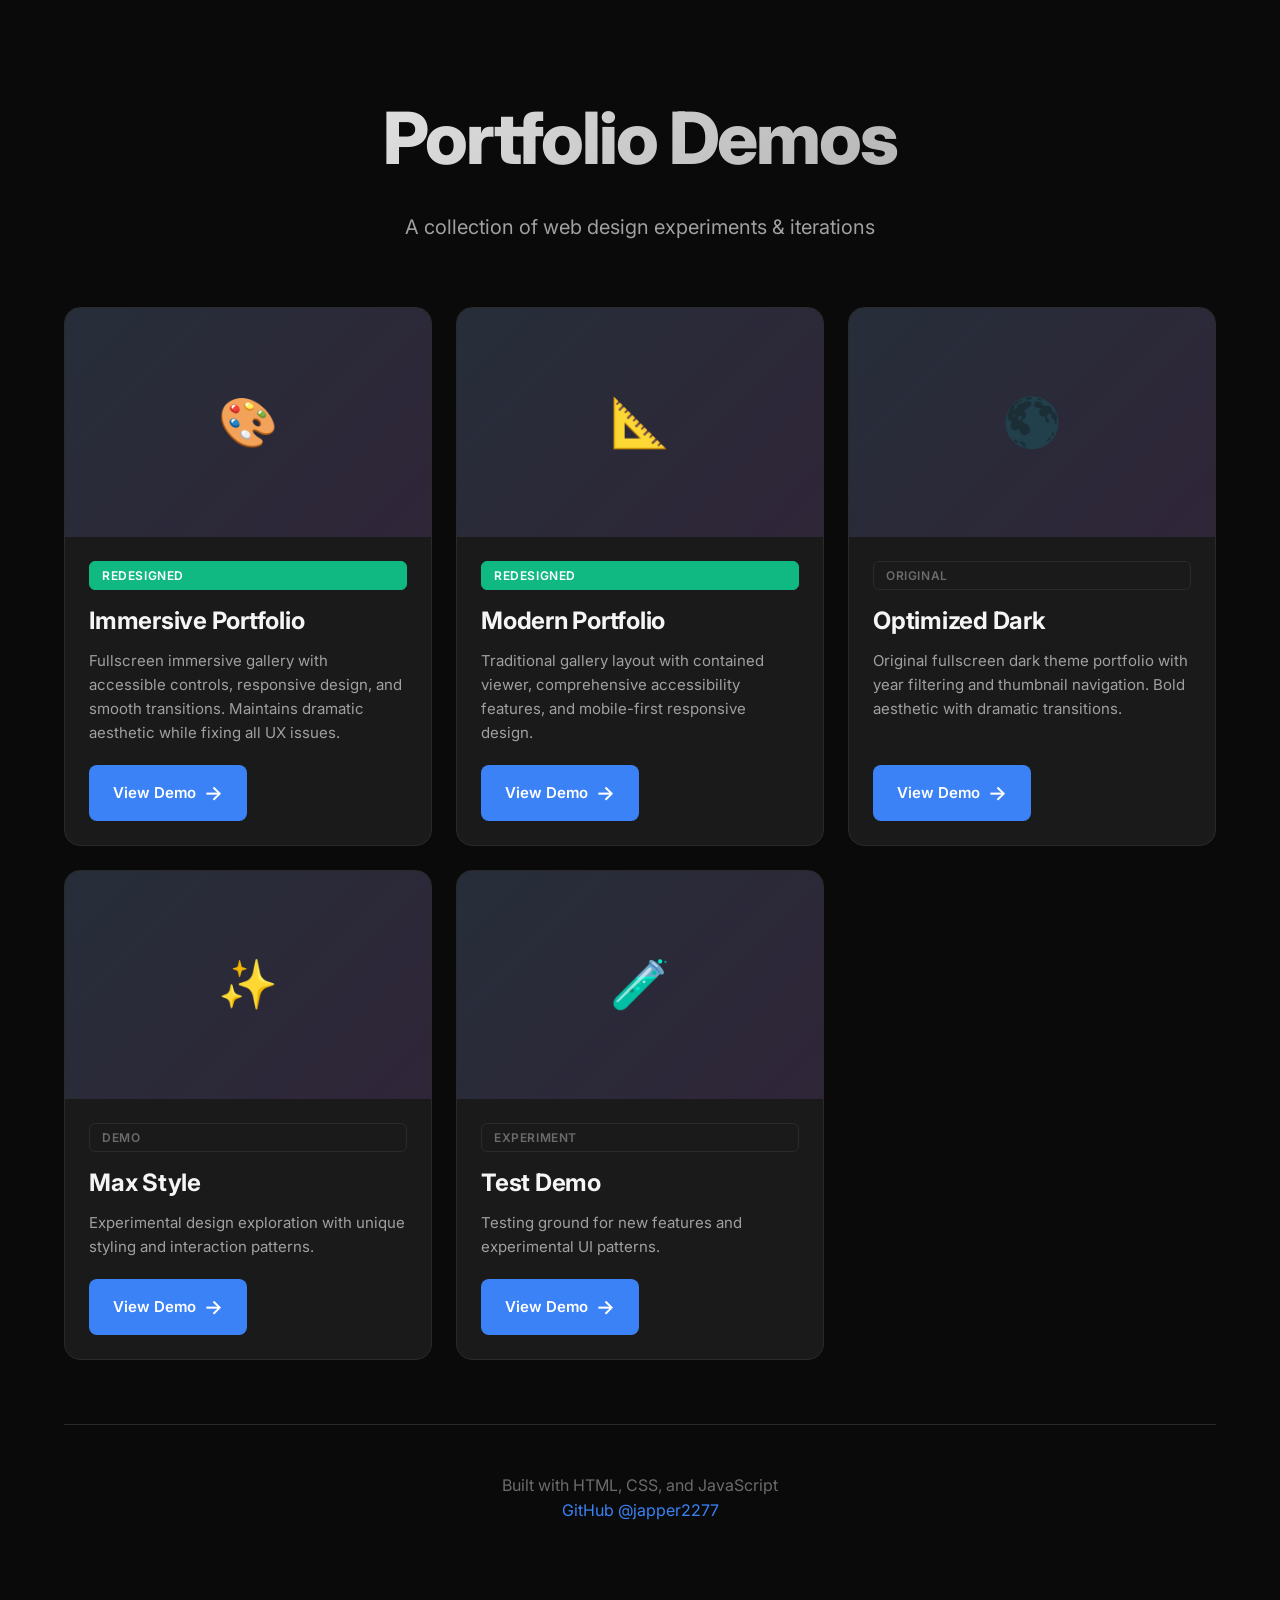
==== index.html @ 3476d3fa "Add portfolio demos Includes landing page and 5 HTML demos: - immersive-portfolio.html (redesigned f" ====
<!DOCTYPE html>
<html lang="en">
<head>
    <meta charset="UTF-8">
    <meta name="viewport" content="width=device-width, initial-scale=1.0">
    <meta name="description" content="Portfolio Demos - A collection of web design experiments">
    <title>Portfolio Demos</title>
    <link rel="icon" href="data:image/svg+xml,<svg xmlns='http://www.w3.org/2000/svg' viewBox='0 0 100 100'><text y='.9em' font-size='90'>🎨</text></svg>">

    <link rel="preconnect" href="https://fonts.googleapis.com">
    <link rel="preconnect" href="https://fonts.gstatic.com" crossorigin>
    <link href="https://fonts.googleapis.com/css2?family=Inter:wght@400;500;600;700;800&display=swap" rel="stylesheet">

    <style>
        :root {
            --bg-primary: #0a0a0a;
            --bg-secondary: #1a1a1a;
            --bg-elevated: #242424;
            --text-primary: #f5f5f5;
            --text-secondary: #a0a0a0;
            --text-tertiary: #6b6b6b;
            --accent: #3b82f6;
            --accent-hover: #2563eb;
            --border: #2a2a2a;
            --focus-ring: #60a5fa;
        }

        * {
            margin: 0;
            padding: 0;
            box-sizing: border-box;
        }

        body {
            background: var(--bg-primary);
            color: var(--text-primary);
            font-family: 'Inter', -apple-system, BlinkMacSystemFont, sans-serif;
            line-height: 1.6;
            -webkit-font-smoothing: antialiased;
            -moz-osx-font-smoothing: grayscale;
            min-height: 100vh;
        }

        .container {
            max-width: 1200px;
            margin: 0 auto;
            padding: 48px 24px;
        }

        header {
            text-align: center;
            margin-bottom: 64px;
            padding-top: 32px;
        }

        h1 {
            font-size: clamp(2.5rem, 8vw, 4.5rem);
            font-weight: 800;
            letter-spacing: -0.03em;
            margin-bottom: 16px;
            background: linear-gradient(135deg, var(--text-primary) 0%, var(--text-secondary) 100%);
            -webkit-background-clip: text;
            -webkit-text-fill-color: transparent;
            background-clip: text;
        }

        .subtitle {
            font-size: clamp(1rem, 3vw, 1.25rem);
            color: var(--text-secondary);
            font-weight: 400;
        }

        .demos-grid {
            display: grid;
            grid-template-columns: repeat(auto-fill, minmax(320px, 1fr));
            gap: 24px;
            margin-bottom: 64px;
        }

        .demo-card {
            background: var(--bg-secondary);
            border: 1px solid var(--border);
            border-radius: 16px;
            overflow: hidden;
            transition: all 0.3s cubic-bezier(0.4, 0, 0.2, 1);
            display: flex;
            flex-direction: column;
        }

        .demo-card:hover {
            transform: translateY(-4px);
            border-color: var(--accent);
            box-shadow: 0 12px 32px rgba(0, 0, 0, 0.4);
        }

        .demo-card:focus-within {
            outline: 2px solid var(--focus-ring);
            outline-offset: 2px;
        }

        .demo-preview {
            width: 100%;
            aspect-ratio: 16 / 10;
            background: var(--bg-elevated);
            position: relative;
            overflow: hidden;
        }

        .demo-preview::before {
            content: '';
            position: absolute;
            inset: 0;
            background: linear-gradient(135deg, rgba(59, 130, 246, 0.1) 0%, rgba(147, 51, 234, 0.1) 100%);
        }

        .demo-preview-text {
            position: absolute;
            inset: 0;
            display: flex;
            align-items: center;
            justify-content: center;
            font-size: 3rem;
        }

        .demo-content {
            padding: 24px;
            flex: 1;
            display: flex;
            flex-direction: column;
        }

        .demo-title {
            font-size: 1.5rem;
            font-weight: 700;
            margin-bottom: 8px;
            letter-spacing: -0.01em;
        }

        .demo-description {
            color: var(--text-secondary);
            font-size: 0.9375rem;
            margin-bottom: 20px;
            flex: 1;
        }

        .demo-link {
            display: inline-flex;
            align-items: center;
            gap: 8px;
            background: var(--accent);
            color: white;
            text-decoration: none;
            padding: 12px 24px;
            border-radius: 8px;
            font-weight: 600;
            font-size: 0.9375rem;
            transition: all 0.2s;
            align-self: flex-start;
        }

        .demo-link:hover {
            background: var(--accent-hover);
            transform: translateX(4px);
        }

        .demo-link:focus-visible {
            outline: 2px solid var(--focus-ring);
            outline-offset: 2px;
        }

        .demo-link::after {
            content: '→';
            font-size: 1.25rem;
            transition: transform 0.2s;
        }

        .demo-link:hover::after {
            transform: translateX(4px);
        }

        .badge {
            display: inline-block;
            padding: 4px 12px;
            background: var(--bg-elevated);
            border: 1px solid var(--border);
            border-radius: 6px;
            font-size: 0.75rem;
            font-weight: 600;
            text-transform: uppercase;
            letter-spacing: 0.05em;
            margin-bottom: 12px;
            color: var(--text-secondary);
        }

        .badge.new {
            background: var(--accent);
            border-color: var(--accent);
            color: white;
        }

        .badge.improved {
            background: #10b981;
            border-color: #10b981;
            color: white;
        }

        .badge.original {
            background: transparent;
            border-color: var(--border);
            color: var(--text-tertiary);
        }

        footer {
            text-align: center;
            padding: 48px 24px;
            color: var(--text-tertiary);
            border-top: 1px solid var(--border);
            margin-top: 64px;
        }

        footer a {
            color: var(--accent);
            text-decoration: none;
            transition: color 0.2s;
        }

        footer a:hover {
            color: var(--accent-hover);
        }

        footer a:focus-visible {
            outline: 2px solid var(--focus-ring);
            outline-offset: 2px;
            border-radius: 4px;
        }

        @media (max-width: 768px) {
            .demos-grid {
                grid-template-columns: 1fr;
            }

            header {
                margin-bottom: 48px;
            }
        }

        @media (prefers-reduced-motion: reduce) {
            * {
                animation-duration: 0.01ms !important;
                animation-iteration-count: 1 !important;
                transition-duration: 0.01ms !important;
            }
        }
    </style>
</head>
<body>
    <div class="container">
        <header>
            <h1>Portfolio Demos</h1>
            <p class="subtitle">A collection of web design experiments & iterations</p>
        </header>

        <div class="demos-grid">
            <article class="demo-card">
                <div class="demo-preview">
                    <div class="demo-preview-text">🎨</div>
                </div>
                <div class="demo-content">
                    <span class="badge improved">Redesigned</span>
                    <h2 class="demo-title">Immersive Portfolio</h2>
                    <p class="demo-description">
                        Fullscreen immersive gallery with accessible controls, responsive design, and smooth transitions. Maintains dramatic aesthetic while fixing all UX issues.
                    </p>
                    <a href="immersive-portfolio.html" class="demo-link">View Demo</a>
                </div>
            </article>

            <article class="demo-card">
                <div class="demo-preview">
                    <div class="demo-preview-text">📐</div>
                </div>
                <div class="demo-content">
                    <span class="badge improved">Redesigned</span>
                    <h2 class="demo-title">Modern Portfolio</h2>
                    <p class="demo-description">
                        Traditional gallery layout with contained viewer, comprehensive accessibility features, and mobile-first responsive design.
                    </p>
                    <a href="portfolio-redesign.html" class="demo-link">View Demo</a>
                </div>
            </article>

            <article class="demo-card">
                <div class="demo-preview">
                    <div class="demo-preview-text">🌑</div>
                </div>
                <div class="demo-content">
                    <span class="badge original">Original</span>
                    <h2 class="demo-title">Optimized Dark</h2>
                    <p class="demo-description">
                        Original fullscreen dark theme portfolio with year filtering and thumbnail navigation. Bold aesthetic with dramatic transitions.
                    </p>
                    <a href="optimized-dark.html" class="demo-link">View Demo</a>
                </div>
            </article>

            <article class="demo-card">
                <div class="demo-preview">
                    <div class="demo-preview-text">✨</div>
                </div>
                <div class="demo-content">
                    <span class="badge original">Demo</span>
                    <h2 class="demo-title">Max Style</h2>
                    <p class="demo-description">
                        Experimental design exploration with unique styling and interaction patterns.
                    </p>
                    <a href="max-style.html" class="demo-link">View Demo</a>
                </div>
            </article>

            <article class="demo-card">
                <div class="demo-preview">
                    <div class="demo-preview-text">🧪</div>
                </div>
                <div class="demo-content">
                    <span class="badge original">Experiment</span>
                    <h2 class="demo-title">Test Demo</h2>
                    <p class="demo-description">
                        Testing ground for new features and experimental UI patterns.
                    </p>
                    <a href="test.html" class="demo-link">View Demo</a>
                </div>
            </article>
        </div>

        <footer>
            <p>Built with HTML, CSS, and JavaScript</p>
            <p><a href="https://github.com/japper2277" target="_blank" rel="noopener noreferrer">GitHub @japper2277</a></p>
        </footer>
    </div>
</body>
</html>
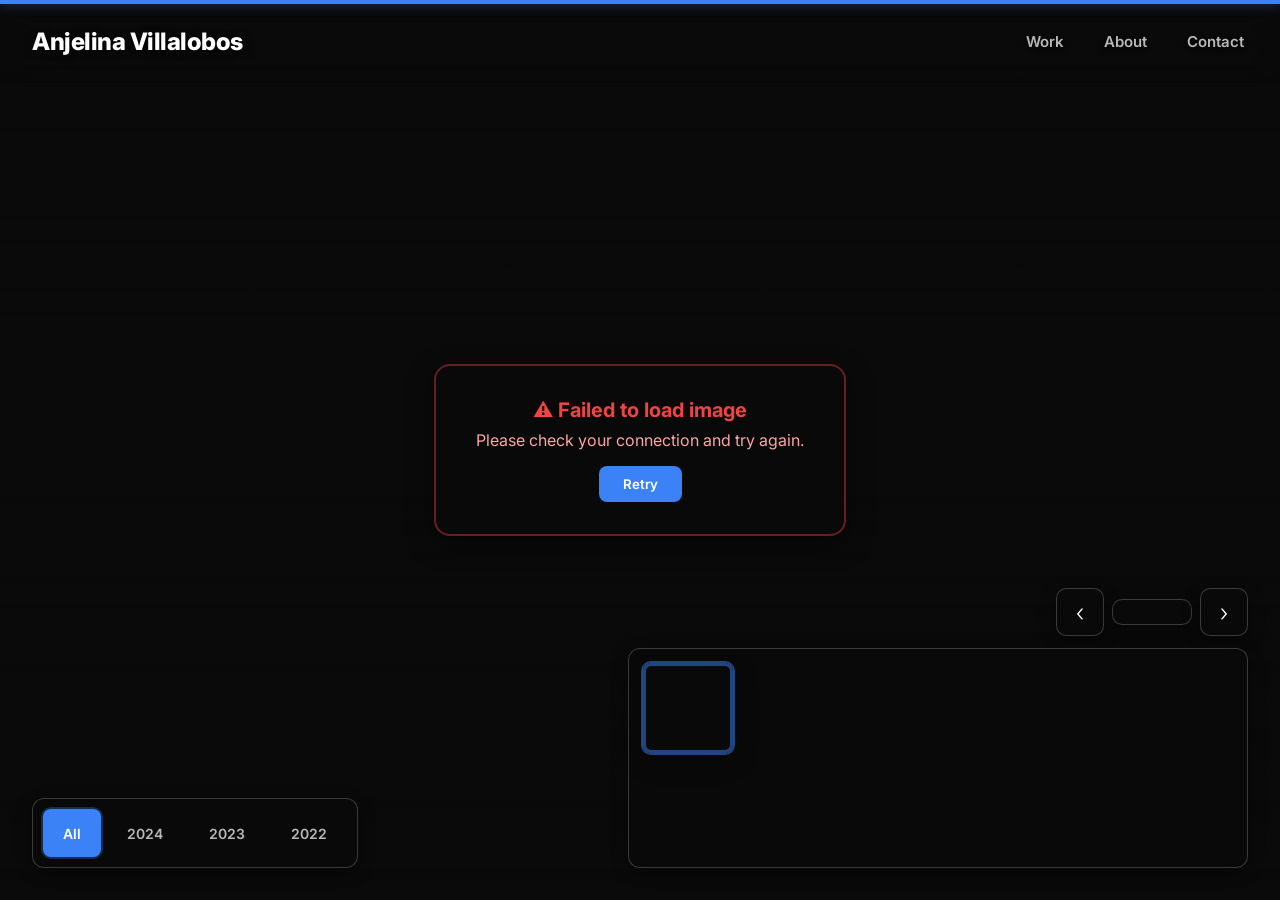
==== commit 6b44eed2: "Add comprehensive portfolio implementation guides (Phases 1-5) Created detailed step-by-step guides " ====
--- a/index.html
+++ b/index.html
@@ -2,9 +2,10 @@
 <html lang="en">
 <head>
     <meta charset="UTF-8">
-    <meta name="viewport" content="width=device-width, initial-scale=1.0">
-    <meta name="description" content="Portfolio Demos - A collection of web design experiments">
-    <title>Portfolio Demos</title>
+    <meta name="viewport" content="width=device-width, initial-scale=1.0, viewport-fit=cover">
+    <meta name="description" content="Anjelina Villalobos - Digital Artist Portfolio">
+    <meta name="theme-color" content="#0a0a0a">
+    <title>Anjelina Villalobos | Portfolio</title>
     <link rel="icon" href="data:image/svg+xml,<svg xmlns='http://www.w3.org/2000/svg' viewBox='0 0 100 100'><text y='.9em' font-size='90'>🎨</text></svg>">
 
     <link rel="preconnect" href="https://fonts.googleapis.com">
@@ -13,16 +14,21 @@
 
     <style>
         :root {
-            --bg-primary: #0a0a0a;
-            --bg-secondary: #1a1a1a;
-            --bg-elevated: #242424;
-            --text-primary: #f5f5f5;
-            --text-secondary: #a0a0a0;
-            --text-tertiary: #6b6b6b;
+            --text-primary: #ffffff;
+            --text-secondary: #b8b8b8;
+            --text-dim: #808080;
             --accent: #3b82f6;
-            --accent-hover: #2563eb;
-            --border: #2a2a2a;
+            --accent-hover: #60a5fa;
             --focus-ring: #60a5fa;
+            --success: #10b981;
+            --error: #ef4444;
+            --overlay-dark: rgba(10, 10, 10, 0.85);
+            --overlay-medium: rgba(10, 10, 10, 0.6);
+            --border: rgba(255, 255, 255, 0.2);
+            --border-active: rgba(255, 255, 255, 0.5);
+            --shadow-elevation-1: 0 2px 8px rgba(0, 0, 0, 0.3);
+            --shadow-elevation-2: 0 4px 16px rgba(0, 0, 0, 0.4);
+            --shadow-elevation-3: 0 8px 24px rgba(0, 0, 0, 0.5);
         }
 
         * {
@@ -31,221 +37,1049 @@
             box-sizing: border-box;
         }
 
-        body {
-            background: var(--bg-primary);
+        body, html {
+            width: 100%;
+            height: 100%;
+            overflow: hidden;
+            background-color: #0a0a0a;
             color: var(--text-primary);
             font-family: 'Inter', -apple-system, BlinkMacSystemFont, sans-serif;
-            line-height: 1.6;
             -webkit-font-smoothing: antialiased;
             -moz-osx-font-smoothing: grayscale;
-            min-height: 100vh;
-        }
-
-        .container {
-            max-width: 1200px;
-            margin: 0 auto;
-            padding: 48px 24px;
-        }
-
-        header {
+            /* Support for notched devices */
+            padding: env(safe-area-inset-top) env(safe-area-inset-right) env(safe-area-inset-bottom) env(safe-area-inset-left);
+        }
+
+        /* Skip link for accessibility */
+        .skip-link {
+            position: absolute;
+            top: -100px;
+            left: 16px;
+            background: var(--accent);
+            color: white;
+            padding: 12px 24px;
+            text-decoration: none;
+            border-radius: 8px;
+            z-index: 10000;
+            font-weight: 600;
+            box-shadow: var(--shadow-elevation-2);
+        }
+
+        .skip-link:focus {
+            top: 16px;
+            outline: 3px solid var(--focus-ring);
+            outline-offset: 3px;
+        }
+
+        /* Fullscreen container */
+        .fullscreen-container {
+            position: relative;
+            width: 100%;
+            height: 100%;
+            touch-action: pan-y;
+        }
+
+        /* Background image - improved contrast + progressive blur */
+        .background-image {
+            position: absolute;
+            top: 0;
+            left: 0;
+            width: 100%;
+            height: 100%;
+            background-size: cover;
+            background-position: center;
+            z-index: 1;
+            opacity: 0;
+            transform: scale(1);
+            transition: opacity 0.4s cubic-bezier(0.4, 0, 0.2, 1),
+                        transform 0.5s cubic-bezier(0.4, 0, 0.2, 1),
+                        filter 0.5s cubic-bezier(0.4, 0, 0.2, 1);
+            /* Improved readability filter */
+            filter: brightness(0.75) contrast(1.05) blur(0px);
+        }
+
+        .background-image.loading-blur {
+            filter: brightness(0.75) contrast(1.05) blur(20px);
+            transform: scale(1.1);
+        }
+
+        .background-image.loaded {
+            opacity: 1;
+        }
+
+        .background-image.fade-out {
+            opacity: 0;
+            transform: scale(1.02);
+        }
+
+        /* Gradient overlays - improved for mobile */
+        .gradient-overlay {
+            position: fixed;
+            pointer-events: none;
+            z-index: 2;
+        }
+
+        .gradient-overlay.top {
+            top: 0;
+            left: 0;
+            right: 0;
+            height: 35%;
+            background: linear-gradient(to bottom, rgba(10, 10, 10, 0.9) 0%, rgba(10, 10, 10, 0.4) 70%, transparent 100%);
+        }
+
+        .gradient-overlay.bottom {
+            bottom: 0;
+            left: 0;
+            right: 0;
+            height: 45%;
+            background: linear-gradient(to top, rgba(10, 10, 10, 0.95) 0%, rgba(10, 10, 10, 0.6) 60%, transparent 100%);
+        }
+
+        /* Header */
+        .main-header {
+            position: absolute;
+            top: 0;
+            left: 0;
+            right: 0;
+            display: flex;
+            justify-content: space-between;
+            align-items: center;
+            padding: clamp(16px, 3vw, 24px) clamp(20px, 4vw, 32px);
+            z-index: 100;
+            background: linear-gradient(to bottom, rgba(10, 10, 10, 0.7), transparent);
+            backdrop-filter: blur(10px);
+        }
+
+        .artist-name {
+            font-size: clamp(1.125rem, 3vw, 1.5rem);
+            font-weight: 800;
+            letter-spacing: -0.02em;
+            text-shadow: 0 2px 8px rgba(0, 0, 0, 0.8);
+        }
+
+        .artist-name:focus-visible {
+            outline: 3px solid var(--focus-ring);
+            outline-offset: 4px;
+            border-radius: 4px;
+        }
+
+        .main-header nav {
+            display: flex;
+            gap: clamp(20px, 4vw, 32px);
+        }
+
+        .main-header nav a {
+            color: var(--text-secondary);
+            text-decoration: none;
+            font-size: clamp(0.875rem, 2vw, 0.9375rem);
+            font-weight: 600;
+            transition: color 0.2s ease;
+            position: relative;
+            padding: 8px 4px;
+            text-shadow: 0 2px 4px rgba(0, 0, 0, 0.6);
+        }
+
+        .main-header nav a:hover {
+            color: var(--text-primary);
+        }
+
+        .main-header nav a:focus-visible {
+            outline: 3px solid var(--focus-ring);
+            outline-offset: 4px;
+            border-radius: 4px;
+            color: var(--text-primary);
+        }
+
+        /* Progress bar - more visible */
+        .progress-bar {
+            position: absolute;
+            top: 0;
+            left: 0;
+            width: 100%;
+            height: 4px;
+            background: rgba(255, 255, 255, 0.15);
+            z-index: 101;
+        }
+
+        .progress-fill {
+            height: 100%;
+            background: var(--accent);
+            transition: width 0.3s cubic-bezier(0.4, 0, 0.2, 1);
+            box-shadow: 0 0 12px rgba(59, 130, 246, 0.6);
+        }
+
+        /* Image title overlay - improved positioning */
+        .image-title {
+            position: absolute;
+            bottom: clamp(120px, 20vh, 180px);
+            left: clamp(20px, 4vw, 32px);
+            right: clamp(20px, 4vw, 32px);
+            z-index: 50;
+            max-width: min(800px, 80vw);
+        }
+
+        .image-title h1 {
+            font-size: clamp(2rem, 7vw, 4.5rem);
+            font-weight: 800;
+            line-height: 1.1;
+            letter-spacing: -0.02em;
+            margin-bottom: 12px;
+            text-shadow: 0 4px 16px rgba(0, 0, 0, 0.9);
+            opacity: 0;
+            transform: translateY(20px);
+            transition: opacity 0.4s ease 0.15s, transform 0.4s ease 0.15s;
+        }
+
+        .image-title h1.visible {
+            opacity: 1;
+            transform: translateY(0);
+        }
+
+        .image-meta {
+            display: flex;
+            gap: 16px;
+            flex-wrap: wrap;
+            font-size: clamp(0.875rem, 2vw, 1rem);
+            color: var(--text-secondary);
+            font-weight: 500;
+            text-shadow: 0 2px 8px rgba(0, 0, 0, 0.8);
+            opacity: 0;
+            transform: translateY(10px);
+            transition: opacity 0.3s ease 0.3s, transform 0.3s ease 0.3s;
+        }
+
+        .image-meta.visible {
+            opacity: 1;
+            transform: translateY(0);
+        }
+
+        /* Bottom UI container */
+        .bottom-ui {
+            position: absolute;
+            bottom: clamp(20px, 4vw, 32px);
+            left: clamp(20px, 4vw, 32px);
+            right: clamp(20px, 4vw, 32px);
+            z-index: 50;
+            display: flex;
+            justify-content: space-between;
+            align-items: flex-end;
+            gap: 16px;
+        }
+
+        /* Year filter - improved touch targets */
+        .year-filter {
+            display: flex;
+            gap: 6px;
+            background: var(--overlay-dark);
+            backdrop-filter: blur(16px);
+            padding: 10px;
+            border-radius: 12px;
+            border: 1px solid var(--border);
+            box-shadow: var(--shadow-elevation-2);
+        }
+
+        .year-filter button {
+            background: transparent;
+            border: none;
+            color: var(--text-secondary);
+            padding: 12px 20px;
+            font-size: clamp(0.8125rem, 2vw, 0.875rem);
+            font-weight: 600;
+            cursor: pointer;
+            transition: all 0.2s ease;
+            font-family: inherit;
+            border-radius: 8px;
+            min-width: 48px;
+            min-height: 48px;
+            display: flex;
+            align-items: center;
+            justify-content: center;
+        }
+
+        .year-filter button:hover {
+            color: var(--text-primary);
+            background: rgba(255, 255, 255, 0.08);
+            transform: translateY(-2px);
+        }
+
+        .year-filter button:active {
+            transform: translateY(0) scale(0.97);
+        }
+
+        .year-filter button:focus-visible {
+            outline: 3px solid var(--focus-ring);
+            outline-offset: 2px;
+        }
+
+        .year-filter button.active {
+            color: var(--text-primary);
+            background: var(--accent);
+            box-shadow: 0 0 0 2px rgba(59, 130, 246, 0.3);
+        }
+
+        /* Thumbnail grid - improved sizing */
+        .thumbnail-container {
+            display: flex;
+            flex-direction: column;
+            gap: 12px;
+            align-items: flex-end;
+        }
+
+        .thumbnail-controls {
+            display: flex;
+            gap: 8px;
+            align-items: center;
+        }
+
+        .counter {
+            color: var(--text-primary);
+            font-size: clamp(0.8125rem, 2vw, 0.875rem);
+            font-weight: 600;
+            background: var(--overlay-dark);
+            backdrop-filter: blur(16px);
+            padding: 12px 18px;
+            border-radius: 10px;
+            border: 1px solid var(--border);
+            box-shadow: var(--shadow-elevation-2);
+            min-width: 80px;
             text-align: center;
-            margin-bottom: 64px;
-            padding-top: 32px;
-        }
-
-        h1 {
-            font-size: clamp(2.5rem, 8vw, 4.5rem);
-            font-weight: 800;
-            letter-spacing: -0.03em;
-            margin-bottom: 16px;
-            background: linear-gradient(135deg, var(--text-primary) 0%, var(--text-secondary) 100%);
-            -webkit-background-clip: text;
-            -webkit-text-fill-color: transparent;
-            background-clip: text;
-        }
-
-        .subtitle {
-            font-size: clamp(1rem, 3vw, 1.25rem);
+        }
+
+        .nav-btn {
+            background: var(--overlay-dark);
+            backdrop-filter: blur(16px);
+            border: 1px solid var(--border);
+            color: var(--text-primary);
+            width: 48px;
+            height: 48px;
+            border-radius: 10px;
+            font-size: 1.5rem;
+            cursor: pointer;
+            transition: all 0.2s ease;
+            font-family: inherit;
+            display: flex;
+            align-items: center;
+            justify-content: center;
+            font-weight: 300;
+            box-shadow: var(--shadow-elevation-2);
+        }
+
+        .nav-btn:hover:not(:disabled) {
+            background: rgba(255, 255, 255, 0.12);
+            border-color: var(--border-active);
+            transform: scale(1.05);
+            box-shadow: var(--shadow-elevation-3);
+        }
+
+        .nav-btn:active:not(:disabled) {
+            transform: scale(0.95);
+        }
+
+        .nav-btn:focus-visible {
+            outline: 3px solid var(--focus-ring);
+            outline-offset: 3px;
+        }
+
+        .nav-btn:disabled {
+            opacity: 0.4;
+            cursor: not-allowed;
+            box-shadow: var(--shadow-elevation-1);
+        }
+
+        .thumbnail-grid {
+            display: grid;
+            grid-template-columns: repeat(6, 90px);
+            gap: 10px;
+            background: var(--overlay-dark);
+            backdrop-filter: blur(16px);
+            padding: 14px;
+            border-radius: 12px;
+            border: 1px solid var(--border);
+            box-shadow: var(--shadow-elevation-2);
+        }
+
+        .thumbnail {
+            width: 90px;
+            height: 90px;
+            background-size: cover;
+            background-position: center;
+            cursor: pointer;
+            opacity: 0.5;
+            transition: all 0.25s cubic-bezier(0.4, 0, 0.2, 1);
+            position: relative;
+            overflow: hidden;
+            border-radius: 8px;
+            border: 3px solid transparent;
+        }
+
+        .thumbnail:hover {
+            opacity: 0.9;
+            transform: translateY(-4px) scale(1.05);
+            border-color: var(--border-active);
+            box-shadow: var(--shadow-elevation-3);
+        }
+
+        .thumbnail:active {
+            transform: translateY(-2px) scale(1.02);
+        }
+
+        .thumbnail:focus-visible {
+            outline: 3px solid var(--focus-ring);
+            outline-offset: 3px;
+            opacity: 0.9;
+        }
+
+        .thumbnail.active {
+            opacity: 1;
+            border-color: var(--accent);
+            box-shadow: 0 0 0 2px var(--accent), var(--shadow-elevation-3);
+        }
+
+        /* Thumbnail reveal animation */
+        .thumbnail.reveal {
+            animation: thumbReveal 0.3s cubic-bezier(0.4, 0, 0.2, 1) forwards;
+        }
+
+        @keyframes thumbReveal {
+            from {
+                opacity: 0;
+                transform: scale(0.9);
+            }
+            to {
+                opacity: 0.5;
+                transform: scale(1);
+            }
+        }
+
+        /* Loading overlay - Skeleton Screen */
+        .loading-overlay {
+            position: absolute;
+            inset: 0;
+            background: #0a0a0a;
+            display: flex;
+            flex-direction: column;
+            align-items: stretch;
+            justify-content: flex-end;
+            padding: clamp(20px, 4vw, 32px);
+            z-index: 200;
+            opacity: 1;
+            transition: opacity 0.4s ease;
+        }
+
+        .loading-overlay.hidden {
+            opacity: 0;
+            pointer-events: none;
+        }
+
+        /* Skeleton Loader Components */
+        .skeleton-container {
+            display: flex;
+            flex-direction: column;
+            gap: 24px;
+            margin-bottom: clamp(120px, 20vh, 180px);
+        }
+
+        .skeleton {
+            background: linear-gradient(90deg, rgba(255,255,255,0.03) 25%, rgba(255,255,255,0.08) 50%, rgba(255,255,255,0.03) 75%);
+            background-size: 200% 100%;
+            animation: shimmer 1.5s infinite;
+            border-radius: 8px;
+        }
+
+        @keyframes shimmer {
+            0% { background-position: 200% 0; }
+            100% { background-position: -200% 0; }
+        }
+
+        .skeleton-title {
+            height: clamp(48px, 7vw, 72px);
+            width: min(600px, 70vw);
+            margin-bottom: 12px;
+        }
+
+        .skeleton-meta {
+            height: 20px;
+            width: min(300px, 50vw);
+        }
+
+        .skeleton-controls {
+            display: flex;
+            justify-content: space-between;
+            align-items: flex-end;
+            gap: 16px;
+            margin-top: 24px;
+        }
+
+        .skeleton-filters {
+            display: flex;
+            gap: 6px;
+        }
+
+        .skeleton-filter-btn {
+            width: 72px;
+            height: 48px;
+        }
+
+        .skeleton-thumbnails {
+            display: grid;
+            grid-template-columns: repeat(6, 90px);
+            gap: 10px;
+            background: var(--overlay-dark);
+            backdrop-filter: blur(16px);
+            padding: 14px;
+            border-radius: 12px;
+            border: 1px solid var(--border);
+        }
+
+        .skeleton-thumb {
+            width: 90px;
+            height: 90px;
+        }
+
+        .spinner {
+            width: 56px;
+            height: 56px;
+            border: 4px solid rgba(255, 255, 255, 0.1);
+            border-top-color: var(--accent);
+            border-radius: 50%;
+            animation: spin 0.7s linear infinite;
+            display: none; /* Hidden in favor of skeleton */
+        }
+
+        @keyframes spin {
+            to { transform: rotate(360deg); }
+        }
+
+        .loading-text {
             color: var(--text-secondary);
-            font-weight: 400;
-        }
-
-        .demos-grid {
-            display: grid;
-            grid-template-columns: repeat(auto-fill, minmax(320px, 1fr));
-            gap: 24px;
-            margin-bottom: 64px;
-        }
-
-        .demo-card {
-            background: var(--bg-secondary);
+            font-size: 0.9375rem;
+            font-weight: 500;
+            display: none; /* Hidden in favor of skeleton */
+        }
+
+        /* Error message */
+        .error-message {
+            position: absolute;
+            top: 50%;
+            left: 50%;
+            transform: translate(-50%, -50%);
+            background: var(--overlay-dark);
+            backdrop-filter: blur(16px);
+            padding: 32px 40px;
+            border-radius: 16px;
+            border: 2px solid rgba(239, 68, 68, 0.4);
+            color: #fca5a5;
+            display: none;
+            z-index: 200;
+            text-align: center;
+            box-shadow: var(--shadow-elevation-3);
+            max-width: 90vw;
+        }
+
+        .error-message.show {
+            display: block;
+            animation: fadeIn 0.3s ease;
+        }
+
+        @keyframes fadeIn {
+            from { opacity: 0; transform: translate(-50%, -45%); }
+            to { opacity: 1; transform: translate(-50%, -50%); }
+        }
+
+        .error-message h3 {
+            margin-bottom: 8px;
+            color: var(--error);
+            font-size: 1.25rem;
+        }
+
+        .error-retry {
+            margin-top: 16px;
+            background: var(--accent);
+            color: white;
+            border: none;
+            padding: 10px 24px;
+            border-radius: 8px;
+            font-weight: 600;
+            cursor: pointer;
+            font-family: inherit;
+            transition: background 0.2s;
+        }
+
+        .error-retry:hover {
+            background: var(--accent-hover);
+        }
+
+        /* Keyboard hint */
+        .keyboard-hint {
+            position: absolute;
+            bottom: 50%;
+            left: 50%;
+            transform: translate(-50%, 50px);
+            background: var(--overlay-dark);
+            backdrop-filter: blur(16px);
+            padding: 14px 24px;
+            border-radius: 10px;
+            border: 1px solid var(--border);
+            font-size: 0.875rem;
+            color: var(--text-secondary);
+            pointer-events: none;
+            opacity: 0;
+            transition: opacity 0.3s ease;
+            z-index: 60;
+            box-shadow: var(--shadow-elevation-2);
+        }
+
+        .keyboard-hint.show {
+            opacity: 1;
+        }
+
+        /* Enhanced Toast notification */
+        .toast {
+            position: fixed;
+            bottom: 100px;
+            left: 50%;
+            transform: translateX(-50%) translateY(100px);
+            background: var(--overlay-dark);
+            backdrop-filter: blur(16px);
+            padding: 16px 24px;
+            border-radius: 12px;
+            border: 1px solid var(--border);
+            box-shadow: var(--shadow-elevation-3);
+            z-index: 300;
+            opacity: 0;
+            transition: all 0.3s cubic-bezier(0.4, 0, 0.2, 1);
+            display: flex;
+            align-items: center;
+            gap: 12px;
+            font-weight: 500;
+            font-size: 0.9375rem;
+        }
+
+        .toast.show {
+            opacity: 1;
+            transform: translateX(-50%) translateY(0);
+            animation: bounce 0.5s cubic-bezier(0.68, -0.55, 0.265, 1.55);
+        }
+
+        @keyframes bounce {
+            0% { transform: translateX(-50%) translateY(100px) scale(0.9); }
+            50% { transform: translateX(-50%) translateY(-10px) scale(1.02); }
+            100% { transform: translateX(-50%) translateY(0) scale(1); }
+        }
+
+        .toast.success {
+            border-color: var(--success);
+            color: var(--success);
+            background: rgba(16, 185, 129, 0.1);
+        }
+        .toast.error {
+            border-color: var(--error);
+            color: var(--error);
+            background: rgba(239, 68, 68, 0.1);
+        }
+        .toast.info {
+            border-color: var(--accent);
+            color: var(--accent);
+            background: rgba(59, 130, 246, 0.1);
+        }
+
+        .toast-icon {
+            font-size: 1.25rem;
+            display: flex;
+            align-items: center;
+            justify-content: center;
+        }
+
+        /* Empty State */
+        .empty-state {
+            position: absolute;
+            top: 50%;
+            left: 50%;
+            transform: translate(-50%, -50%);
+            text-align: center;
+            z-index: 150;
+            display: none;
+            max-width: 400px;
+            padding: 40px;
+        }
+
+        .empty-state.show {
+            display: block;
+            animation: fadeIn 0.3s ease;
+        }
+
+        .empty-state-icon {
+            font-size: 4rem;
+            margin-bottom: 20px;
+            opacity: 0.4;
+        }
+
+        .empty-state h3 {
+            font-size: 1.5rem;
+            font-weight: 700;
+            margin-bottom: 12px;
+            color: var(--text-primary);
+        }
+
+        .empty-state p {
+            color: var(--text-secondary);
+            margin-bottom: 24px;
+            line-height: 1.6;
+        }
+
+        .empty-state-btn {
+            background: var(--accent);
+            color: white;
+            border: none;
+            padding: 12px 28px;
+            border-radius: 10px;
+            font-weight: 600;
+            cursor: pointer;
+            font-family: inherit;
+            font-size: 0.9375rem;
+            transition: all 0.2s;
+        }
+
+        .empty-state-btn:hover {
+            background: var(--accent-hover);
+            transform: translateY(-2px);
+            box-shadow: var(--shadow-elevation-2);
+        }
+
+        .empty-state-btn:active {
+            transform: translateY(0) scale(0.98);
+        }
+
+        /* Keyboard Shortcuts Overlay */
+        .shortcuts-overlay {
+            position: fixed;
+            inset: 0;
+            background: rgba(10, 10, 10, 0.95);
+            backdrop-filter: blur(16px);
+            z-index: 400;
+            display: none;
+            align-items: center;
+            justify-content: center;
+            padding: 20px;
+        }
+
+        .shortcuts-overlay.show {
+            display: flex;
+            animation: fadeIn 0.2s ease;
+        }
+
+        .shortcuts-panel {
+            background: var(--overlay-dark);
             border: 1px solid var(--border);
             border-radius: 16px;
-            overflow: hidden;
-            transition: all 0.3s cubic-bezier(0.4, 0, 0.2, 1);
-            display: flex;
-            flex-direction: column;
-        }
-
-        .demo-card:hover {
-            transform: translateY(-4px);
-            border-color: var(--accent);
-            box-shadow: 0 12px 32px rgba(0, 0, 0, 0.4);
-        }
-
-        .demo-card:focus-within {
-            outline: 2px solid var(--focus-ring);
-            outline-offset: 2px;
-        }
-
-        .demo-preview {
+            padding: 32px;
+            max-width: 500px;
             width: 100%;
-            aspect-ratio: 16 / 10;
-            background: var(--bg-elevated);
-            position: relative;
-            overflow: hidden;
-        }
-
-        .demo-preview::before {
-            content: '';
-            position: absolute;
-            inset: 0;
-            background: linear-gradient(135deg, rgba(59, 130, 246, 0.1) 0%, rgba(147, 51, 234, 0.1) 100%);
-        }
-
-        .demo-preview-text {
-            position: absolute;
-            inset: 0;
+            box-shadow: var(--shadow-elevation-3);
+        }
+
+        .shortcuts-header {
+            display: flex;
+            justify-content: space-between;
+            align-items: center;
+            margin-bottom: 24px;
+        }
+
+        .shortcuts-header h3 {
+            font-size: 1.5rem;
+            font-weight: 700;
+        }
+
+        .shortcuts-close {
+            background: rgba(255, 255, 255, 0.1);
+            border: none;
+            color: var(--text-primary);
+            width: 32px;
+            height: 32px;
+            border-radius: 6px;
+            font-size: 1.25rem;
+            cursor: pointer;
+            transition: all 0.2s;
             display: flex;
             align-items: center;
             justify-content: center;
-            font-size: 3rem;
-        }
-
-        .demo-content {
-            padding: 24px;
-            flex: 1;
+        }
+
+        .shortcuts-close:hover {
+            background: rgba(255, 255, 255, 0.2);
+        }
+
+        .shortcuts-list {
             display: flex;
             flex-direction: column;
-        }
-
-        .demo-title {
-            font-size: 1.5rem;
-            font-weight: 700;
-            margin-bottom: 8px;
-            letter-spacing: -0.01em;
-        }
-
-        .demo-description {
+            gap: 16px;
+        }
+
+        .shortcut-item {
+            display: flex;
+            justify-content: space-between;
+            align-items: center;
+            padding: 12px 0;
+            border-bottom: 1px solid rgba(255, 255, 255, 0.1);
+        }
+
+        .shortcut-item:last-child {
+            border-bottom: none;
+        }
+
+        .shortcut-action {
             color: var(--text-secondary);
             font-size: 0.9375rem;
-            margin-bottom: 20px;
-            flex: 1;
-        }
-
-        .demo-link {
-            display: inline-flex;
+        }
+
+        .shortcut-keys {
+            display: flex;
+            gap: 8px;
+        }
+
+        .shortcut-key {
+            background: rgba(255, 255, 255, 0.1);
+            padding: 6px 12px;
+            border-radius: 6px;
+            font-family: 'Monaco', 'Courier New', monospace;
+            font-size: 0.8125rem;
+            font-weight: 600;
+            color: var(--text-primary);
+            border: 1px solid rgba(255, 255, 255, 0.2);
+            min-width: 32px;
+            text-align: center;
+        }
+
+        /* Contextual Tip */
+        .contextual-tip {
+            position: fixed;
+            top: 80px;
+            right: 20px;
+            background: var(--overlay-dark);
+            backdrop-filter: blur(16px);
+            padding: 14px 20px;
+            border-radius: 10px;
+            border: 1px solid var(--border);
+            box-shadow: var(--shadow-elevation-2);
+            z-index: 250;
+            display: none;
             align-items: center;
-            gap: 8px;
-            background: var(--accent);
-            color: white;
-            text-decoration: none;
-            padding: 12px 24px;
-            border-radius: 8px;
-            font-weight: 600;
-            font-size: 0.9375rem;
-            transition: all 0.2s;
-            align-self: flex-start;
-        }
-
-        .demo-link:hover {
-            background: var(--accent-hover);
-            transform: translateX(4px);
-        }
-
-        .demo-link:focus-visible {
-            outline: 2px solid var(--focus-ring);
-            outline-offset: 2px;
-        }
-
-        .demo-link::after {
-            content: '→';
+            gap: 12px;
+            max-width: 320px;
+            font-size: 0.875rem;
+            color: var(--text-secondary);
+        }
+
+        .contextual-tip.show {
+            display: flex;
+            animation: slideInRight 0.3s cubic-bezier(0.4, 0, 0.2, 1);
+        }
+
+        @keyframes slideInRight {
+            from {
+                transform: translateX(100px);
+                opacity: 0;
+            }
+            to {
+                transform: translateX(0);
+                opacity: 1;
+            }
+        }
+
+        .contextual-tip-icon {
             font-size: 1.25rem;
-            transition: transform 0.2s;
-        }
-
-        .demo-link:hover::after {
-            transform: translateX(4px);
-        }
-
-        .badge {
-            display: inline-block;
-            padding: 4px 12px;
-            background: var(--bg-elevated);
-            border: 1px solid var(--border);
-            border-radius: 6px;
-            font-size: 0.75rem;
-            font-weight: 600;
-            text-transform: uppercase;
-            letter-spacing: 0.05em;
-            margin-bottom: 12px;
-            color: var(--text-secondary);
-        }
-
-        .badge.new {
-            background: var(--accent);
-            border-color: var(--accent);
-            color: white;
-        }
-
-        .badge.improved {
-            background: #10b981;
-            border-color: #10b981;
-            color: white;
-        }
-
-        .badge.original {
-            background: transparent;
-            border-color: var(--border);
-            color: var(--text-tertiary);
-        }
-
-        footer {
-            text-align: center;
-            padding: 48px 24px;
-            color: var(--text-tertiary);
-            border-top: 1px solid var(--border);
-            margin-top: 64px;
-        }
-
-        footer a {
             color: var(--accent);
-            text-decoration: none;
+        }
+
+        .contextual-tip-close {
+            background: none;
+            border: none;
+            color: var(--text-dim);
+            cursor: pointer;
+            padding: 4px;
+            font-size: 1rem;
             transition: color 0.2s;
-        }
-
-        footer a:hover {
-            color: var(--accent-hover);
-        }
-
-        footer a:focus-visible {
-            outline: 2px solid var(--focus-ring);
-            outline-offset: 2px;
-            border-radius: 4px;
+            margin-left: auto;
+        }
+
+        .contextual-tip-close:hover {
+            color: var(--text-primary);
+        }
+
+        /* Screen reader only */
+        .sr-only {
+            position: absolute;
+            width: 1px;
+            height: 1px;
+            padding: 0;
+            margin: -1px;
+            overflow: hidden;
+            clip: rect(0, 0, 0, 0);
+            white-space: nowrap;
+            border-width: 0;
+        }
+
+        /* Mobile responsive */
+        @media (max-width: 1024px) {
+            .thumbnail-grid {
+                grid-template-columns: repeat(5, 80px);
+            }
+
+            .thumbnail {
+                width: 80px;
+                height: 80px;
+            }
+
+            .image-title {
+                bottom: clamp(140px, 22vh, 200px);
+            }
         }
 
         @media (max-width: 768px) {
-            .demos-grid {
-                grid-template-columns: 1fr;
-            }
-
-            header {
-                margin-bottom: 48px;
-            }
-        }
-
+            body, html {
+                overflow-y: auto;
+                height: auto;
+                min-height: 100vh;
+            }
+
+            .fullscreen-container {
+                height: auto;
+                min-height: 100vh;
+            }
+
+            .background-image {
+                position: fixed;
+            }
+
+            .gradient-overlay {
+                position: fixed;
+            }
+
+            .main-header {
+                position: sticky;
+                flex-direction: row;
+                align-items: center;
+                gap: 12px;
+                padding: 14px 20px;
+            }
+
+            .main-header nav {
+                gap: 16px;
+            }
+
+            .bottom-ui {
+                position: relative;
+                flex-direction: column;
+                align-items: stretch;
+                margin-top: 60vh;
+                margin-bottom: 20px;
+            }
+
+            .image-title {
+                position: relative;
+                bottom: auto;
+                margin-top: 30vh;
+                margin-bottom: 24px;
+                left: 20px;
+                right: 20px;
+            }
+
+            .year-filter {
+                justify-content: center;
+                flex-wrap: wrap;
+                order: 2;
+            }
+
+            .thumbnail-container {
+                align-items: stretch;
+                order: 1;
+            }
+
+            .thumbnail-grid {
+                grid-template-columns: repeat(auto-fill, minmax(70px, 1fr));
+                max-height: 240px;
+                overflow-y: auto;
+                overflow-x: hidden;
+            }
+
+            .thumbnail {
+                width: 100%;
+                height: 70px;
+            }
+
+            .thumbnail-controls {
+                justify-content: space-between;
+            }
+
+            .keyboard-hint {
+                display: none;
+            }
+        }
+
+        @media (max-width: 480px) {
+            .main-header {
+                padding: 12px 16px;
+            }
+
+            .main-header nav {
+                flex-wrap: wrap;
+                gap: 12px;
+            }
+
+            .bottom-ui {
+                left: 16px;
+                right: 16px;
+            }
+
+            .image-title {
+                left: 16px;
+                right: 16px;
+            }
+
+            .year-filter button {
+                padding: 10px 16px;
+                font-size: 0.8125rem;
+            }
+
+            .thumbnail-grid {
+                gap: 8px;
+                padding: 10px;
+                grid-template-columns: repeat(auto-fill, minmax(65px, 1fr));
+            }
+        }
+
+        /* Landscape mobile */
+        @media (max-width: 896px) and (orientation: landscape) {
+            .image-title {
+                margin-top: 10vh;
+            }
+
+            .bottom-ui {
+                margin-top: 35vh;
+            }
+        }
+
+        /* High contrast mode */
+        @media (prefers-contrast: high) {
+            :root {
+                --text-primary: #ffffff;
+                --border: rgba(255, 255, 255, 0.6);
+            }
+
+            .gradient-overlay {
+                opacity: 0.95;
+            }
+
+            .focus-visible {
+                outline-width: 4px;
+            }
+        }
+
+        /* Reduced motion */
         @media (prefers-reduced-motion: reduce) {
-            * {
+            *,
+            *::before,
+            *::after {
                 animation-duration: 0.01ms !important;
                 animation-iteration-count: 1 !important;
                 transition-duration: 0.01ms !important;
@@ -254,88 +1088,611 @@
     </style>
 </head>
 <body>
-    <div class="container">
-        <header>
-            <h1>Portfolio Demos</h1>
-            <p class="subtitle">A collection of web design experiments & iterations</p>
+    <a href="#main-image" class="skip-link">Skip to gallery</a>
+
+    <div class="fullscreen-container" id="container">
+        <div class="loading-overlay" id="loadingOverlay">
+            <div class="skeleton-container">
+                <div>
+                    <div class="skeleton skeleton-title"></div>
+                    <div class="skeleton skeleton-meta"></div>
+                </div>
+                <div class="skeleton-controls">
+                    <div class="skeleton-filters">
+                        <div class="skeleton skeleton-filter-btn"></div>
+                        <div class="skeleton skeleton-filter-btn"></div>
+                        <div class="skeleton skeleton-filter-btn"></div>
+                        <div class="skeleton skeleton-filter-btn"></div>
+                    </div>
+                    <div class="skeleton-thumbnails">
+                        <div class="skeleton skeleton-thumb"></div>
+                        <div class="skeleton skeleton-thumb"></div>
+                        <div class="skeleton skeleton-thumb"></div>
+                        <div class="skeleton skeleton-thumb"></div>
+                        <div class="skeleton skeleton-thumb"></div>
+                        <div class="skeleton skeleton-thumb"></div>
+                    </div>
+                </div>
+            </div>
+            <div class="spinner" role="status" aria-label="Loading gallery"></div>
+            <p class="loading-text">Loading gallery...</p>
+        </div>
+
+        <div class="background-image" id="backgroundImage" role="img" aria-label=""></div>
+
+        <div class="gradient-overlay top"></div>
+        <div class="gradient-overlay bottom"></div>
+
+        <div class="progress-bar" role="progressbar" aria-label="Gallery progress" aria-valuemin="0" aria-valuemax="100" aria-valuenow="0">
+            <div class="progress-fill" id="progress"></div>
+        </div>
+
+        <header class="main-header" role="banner">
+            <h1 class="artist-name" tabindex="0">Anjelina Villalobos</h1>
+            <nav role="navigation" aria-label="Main navigation">
+                <a href="#gallery">Work</a>
+                <a href="#about">About</a>
+                <a href="#contact">Contact</a>
+            </nav>
         </header>
 
-        <div class="demos-grid">
-            <article class="demo-card">
-                <div class="demo-preview">
-                    <div class="demo-preview-text">🎨</div>
+        <div class="error-message" id="errorMessage" role="alert" aria-live="assertive">
+            <h3>⚠️ Failed to load image</h3>
+            <p>Please check your connection and try again.</p>
+            <button class="error-retry" id="errorRetry">Retry</button>
+        </div>
+
+        <main id="main-image">
+            <div class="image-title">
+                <h2 id="imgTitle"></h2>
+                <div class="image-meta" id="imgMeta"></div>
+            </div>
+
+            <div class="bottom-ui">
+                <div class="year-filter" role="group" aria-label="Filter by year">
+                    <button class="year-btn active" data-year="all" aria-pressed="true">All</button>
+                    <button class="year-btn" data-year="2024" aria-pressed="false">2024</button>
+                    <button class="year-btn" data-year="2023" aria-pressed="false">2023</button>
+                    <button class="year-btn" data-year="2022" aria-pressed="false">2022</button>
                 </div>
-                <div class="demo-content">
-                    <span class="badge improved">Redesigned</span>
-                    <h2 class="demo-title">Immersive Portfolio</h2>
-                    <p class="demo-description">
-                        Fullscreen immersive gallery with accessible controls, responsive design, and smooth transitions. Maintains dramatic aesthetic while fixing all UX issues.
-                    </p>
-                    <a href="immersive-portfolio.html" class="demo-link">View Demo</a>
+
+                <div class="thumbnail-container">
+                    <div class="thumbnail-controls">
+                        <button class="nav-btn" id="prevBtn" aria-label="Previous image (Left arrow or swipe right)" title="Previous">‹</button>
+                        <span class="counter" id="counter" aria-live="polite" aria-atomic="true"></span>
+                        <button class="nav-btn" id="nextBtn" aria-label="Next image (Right arrow or swipe left)" title="Next">›</button>
+                    </div>
+                    <div class="thumbnail-grid" id="thumbnails" role="list" aria-label="Gallery thumbnails"></div>
                 </div>
-            </article>
-
-            <article class="demo-card">
-                <div class="demo-preview">
-                    <div class="demo-preview-text">📐</div>
+            </div>
+        </main>
+
+        <div class="keyboard-hint" id="keyboardHint" role="status" aria-live="polite">
+            ← → Navigate | Space = Next
+        </div>
+
+        <div class="empty-state" id="emptyState">
+            <div class="empty-state-icon">🎨</div>
+            <h3>No images found</h3>
+            <p>There are no images matching the selected year filter.</p>
+            <button class="empty-state-btn" id="emptyStateBtn">View All Images</button>
+        </div>
+
+        <div class="toast" id="toast" role="status" aria-live="polite"></div>
+
+        <div class="contextual-tip" id="contextualTip">
+            <span class="contextual-tip-icon">💡</span>
+            <span id="contextualTipText">Tip: Press ? for keyboard shortcuts</span>
+            <button class="contextual-tip-close" id="contextualTipClose">×</button>
+        </div>
+    </div>
+
+    <div class="shortcuts-overlay" id="shortcutsOverlay">
+        <div class="shortcuts-panel">
+            <div class="shortcuts-header">
+                <h3>Keyboard Shortcuts</h3>
+                <button class="shortcuts-close" id="shortcutsClose">×</button>
+            </div>
+            <div class="shortcuts-list">
+                <div class="shortcut-item">
+                    <span class="shortcut-action">Next image</span>
+                    <div class="shortcut-keys">
+                        <span class="shortcut-key">→</span>
+                        <span class="shortcut-key">Space</span>
+                    </div>
                 </div>
-                <div class="demo-content">
-                    <span class="badge improved">Redesigned</span>
-                    <h2 class="demo-title">Modern Portfolio</h2>
-                    <p class="demo-description">
-                        Traditional gallery layout with contained viewer, comprehensive accessibility features, and mobile-first responsive design.
-                    </p>
-                    <a href="portfolio-redesign.html" class="demo-link">View Demo</a>
+                <div class="shortcut-item">
+                    <span class="shortcut-action">Previous image</span>
+                    <div class="shortcut-keys">
+                        <span class="shortcut-key">←</span>
+                    </div>
                 </div>
-            </article>
-
-            <article class="demo-card">
-                <div class="demo-preview">
-                    <div class="demo-preview-text">🌑</div>
+                <div class="shortcut-item">
+                    <span class="shortcut-action">Show/hide shortcuts</span>
+                    <div class="shortcut-keys">
+                        <span class="shortcut-key">?</span>
+                    </div>
                 </div>
-                <div class="demo-content">
-                    <span class="badge original">Original</span>
-                    <h2 class="demo-title">Optimized Dark</h2>
-                    <p class="demo-description">
-                        Original fullscreen dark theme portfolio with year filtering and thumbnail navigation. Bold aesthetic with dramatic transitions.
-                    </p>
-                    <a href="optimized-dark.html" class="demo-link">View Demo</a>
+                <div class="shortcut-item">
+                    <span class="shortcut-action">Close overlays</span>
+                    <div class="shortcut-keys">
+                        <span class="shortcut-key">Esc</span>
+                    </div>
                 </div>
-            </article>
-
-            <article class="demo-card">
-                <div class="demo-preview">
-                    <div class="demo-preview-text">✨</div>
-                </div>
-                <div class="demo-content">
-                    <span class="badge original">Demo</span>
-                    <h2 class="demo-title">Max Style</h2>
-                    <p class="demo-description">
-                        Experimental design exploration with unique styling and interaction patterns.
-                    </p>
-                    <a href="max-style.html" class="demo-link">View Demo</a>
-                </div>
-            </article>
-
-            <article class="demo-card">
-                <div class="demo-preview">
-                    <div class="demo-preview-text">🧪</div>
-                </div>
-                <div class="demo-content">
-                    <span class="badge original">Experiment</span>
-                    <h2 class="demo-title">Test Demo</h2>
-                    <p class="demo-description">
-                        Testing ground for new features and experimental UI patterns.
-                    </p>
-                    <a href="test.html" class="demo-link">View Demo</a>
-                </div>
-            </article>
+            </div>
         </div>
-
-        <footer>
-            <p>Built with HTML, CSS, and JavaScript</p>
-            <p><a href="https://github.com/japper2277" target="_blank" rel="noopener noreferrer">GitHub @japper2277</a></p>
-        </footer>
     </div>
+
+    <div class="sr-only" role="status" aria-live="polite" aria-atomic="true" id="announcer"></div>
+
+    <script>
+        // Gallery data with WebP support
+        const gallery = [
+            { year: 2024, image: 'https://images.unsplash.com/photo-1579783902614-a3fb3927b6a5?q=80&w=1920&fm=webp', title: 'down (iteration 3)', medium: 'Acrylic on Loose Canvas, 11.5 x 16 inches', thumb: 'https://images.unsplash.com/photo-1579783902614-a3fb3927b6a5?q=80&w=300&fm=webp' },
+            { year: 2024, image: 'https://images.unsplash.com/photo-1547891654-e66ed7ebb968?q=80&w=1920&fm=webp', title: 'Urban Dreams', medium: 'Oil on Canvas, 30 x 40 inches', thumb: 'https://images.unsplash.com/photo-1547891654-e66ed7ebb968?q=80&w=300&fm=webp' },
+            { year: 2024, image: 'https://images.unsplash.com/photo-1557672172-298e090bd0f1?q=80&w=1920&fm=webp', title: 'Abstract Motion', medium: 'Mixed Media on Panel, 24 x 36 inches', thumb: 'https://images.unsplash.com/photo-1557672172-298e090bd0f1?q=80&w=300&fm=webp' },
+            { year: 2023, image: 'https://images.unsplash.com/photo-1541961017774-22349e4a1262?q=80&w=1920&fm=webp', title: 'Neon Nights', medium: 'Acrylic on Canvas, 48 x 60 inches', thumb: 'https://images.unsplash.com/photo-1541961017774-22349e4a1262?q=80&w=300&fm=webp' },
+            { year: 2023, image: 'https://images.unsplash.com/photo-1550684848-fac1c5b4e853?q=80&w=1920&fm=webp', title: 'Chromatic Study', medium: 'Watercolor on Paper, 18 x 24 inches', thumb: 'https://images.unsplash.com/photo-1550684848-fac1c5b4e853?q=80&w=300&fm=webp' },
+            { year: 2023, image: 'https://images.unsplash.com/photo-1558591710-4b4a1ae0f04d?q=80&w=1920&fm=webp', title: 'Celestial Forms', medium: 'Oil on Linen, 36 x 48 inches', thumb: 'https://images.unsplash.com/photo-1558591710-4b4a1ae0f04d?q=80&w=300&fm=webp' },
+            { year: 2023, image: 'https://images.unsplash.com/photo-1536440136628-849c177e76a1?q=80&w=1920&fm=webp', title: 'Digital Landscape', medium: 'Acrylic on Wood Panel, 20 x 30 inches', thumb: 'https://images.unsplash.com/photo-1536440136628-849c177e76a1?q=80&w=300&fm=webp' },
+            { year: 2022, image: 'https://images.unsplash.com/photo-1506477331477-33d5d8b3dc85?q=80&w=1920&fm=webp', title: 'Infinite Horizon', medium: 'Oil on Canvas, 40 x 60 inches', thumb: 'https://images.unsplash.com/photo-1506477331477-33d5d8b3dc85?q=80&w=300&fm=webp' },
+            { year: 2022, image: 'https://images.unsplash.com/photo-1553356084-58ef4a67b2a7?q=80&w=1920&fm=webp', title: 'Gradient Space', medium: 'Mixed Media on Canvas, 32 x 44 inches', thumb: 'https://images.unsplash.com/photo-1553356084-58ef4a67b2a7?q=80&w=300&fm=webp' },
+            { year: 2022, image: 'https://images.unsplash.com/photo-1557682250-33bd709cbe85?q=80&w=1920&fm=webp', title: 'Prismatic Vision', medium: 'Acrylic and Ink on Paper, 22 x 28 inches', thumb: 'https://images.unsplash.com/photo-1557682250-33bd709cbe85?q=80&w=300&fm=webp' },
+            { year: 2022, image: 'https://images.unsplash.com/photo-1567095761054-7a02e69e5c43?q=80&w=1920&fm=webp', title: 'Color Field', medium: 'Oil on Canvas, 36 x 36 inches', thumb: 'https://images.unsplash.com/photo-1567095761054-7a02e69e5c43?q=80&w=300&fm=webp' },
+            { year: 2022, image: 'https://images.unsplash.com/photo-1557682224-5b8590cd9ec5?q=80&w=1920&fm=webp', title: 'Radiant Bloom', medium: 'Acrylic on Stretched Canvas, 24 x 32 inches', thumb: 'https://images.unsplash.com/photo-1557682224-5b8590cd9ec5?q=80&w=300&fm=webp' }
+        ];
+
+        // State management
+        let filteredGallery = [...gallery];
+        let currentIndex = 0;
+        let isTransitioning = false;
+        let touchStartX = 0;
+        let touchEndX = 0;
+
+        // DOM elements
+        const backgroundImage = document.getElementById('backgroundImage');
+        const imgTitle = document.getElementById('imgTitle');
+        const imgMeta = document.getElementById('imgMeta');
+        const progress = document.getElementById('progress');
+        const counter = document.getElementById('counter');
+        const prevBtn = document.getElementById('prevBtn');
+        const nextBtn = document.getElementById('nextBtn');
+        const thumbnailGrid = document.getElementById('thumbnails');
+        const keyboardHint = document.getElementById('keyboardHint');
+        const loadingOverlay = document.getElementById('loadingOverlay');
+        const errorMessage = document.getElementById('errorMessage');
+        const errorRetry = document.getElementById('errorRetry');
+        const announcer = document.getElementById('announcer');
+        const toast = document.getElementById('toast');
+        const container = document.getElementById('container');
+        const emptyState = document.getElementById('emptyState');
+        const emptyStateBtn = document.getElementById('emptyStateBtn');
+        const shortcutsOverlay = document.getElementById('shortcutsOverlay');
+        const shortcutsClose = document.getElementById('shortcutsClose');
+        const contextualTip = document.getElementById('contextualTip');
+        const contextualTipClose = document.getElementById('contextualTipClose');
+
+        // UX Polish State
+        let imageViewCount = 0;
+        let hasSeenShortcutTip = localStorage.getItem('hasSeenShortcutTip') === 'true';
+
+        // Utility functions
+        function announce(message) {
+            announcer.textContent = message;
+            setTimeout(() => announcer.textContent = '', 1000);
+        }
+
+        function showToast(message, type = 'success') {
+            const icons = {
+                success: '✓',
+                error: '✕',
+                info: 'ℹ'
+            };
+
+            toast.innerHTML = `
+                <span class="toast-icon">${icons[type] || icons.info}</span>
+                <span>${message}</span>
+            `;
+            toast.className = `toast ${type}`;
+            toast.classList.add('show');
+            setTimeout(() => toast.classList.remove('show'), 3000);
+        }
+
+        function showContextualTip(message) {
+            if (hasSeenShortcutTip) return;
+
+            const contextualTipText = document.getElementById('contextualTipText');
+            contextualTipText.textContent = message;
+            contextualTip.classList.add('show');
+            setTimeout(() => {
+                contextualTip.classList.remove('show');
+                hasSeenShortcutTip = true;
+                localStorage.setItem('hasSeenShortcutTip', 'true');
+            }, 8000);
+        }
+
+        function toggleShortcuts() {
+            shortcutsOverlay.classList.toggle('show');
+        }
+
+        function updateURL() {
+            const item = filteredGallery[currentIndex];
+            const params = new URLSearchParams(window.location.search);
+            params.set('image', currentIndex);
+            if (filteredGallery !== gallery) {
+                const activeYear = document.querySelector('.year-btn.active')?.dataset.year;
+                if (activeYear && activeYear !== 'all') params.set('year', activeYear);
+            } else {
+                params.delete('year');
+            }
+            const newURL = `${window.location.pathname}?${params.toString()}`;
+            history.pushState({ index: currentIndex }, '', newURL);
+        }
+
+        // Preload images with priority
+        function preloadImages() {
+            // Preload first 3 images with high priority
+            const priorityImages = filteredGallery.slice(0, 3);
+            priorityImages.forEach((item, index) => {
+                const img = new Image();
+                if (index === 0) img.fetchPriority = 'high';
+                img.src = item.image;
+            });
+
+            // Lazy load thumbnails
+            const thumbObserver = new IntersectionObserver((entries) => {
+                entries.forEach(entry => {
+                    if (entry.isIntersecting) {
+                        const thumb = entry.target;
+                        const bgImage = thumb.dataset.thumb;
+                        if (bgImage) {
+                            thumb.style.backgroundImage = `url('${bgImage}')`;
+                            thumbObserver.unobserve(thumb);
+                        }
+                    }
+                });
+            }, { rootMargin: '50px' });
+
+            // Preload remaining images in background
+            setTimeout(() => {
+                filteredGallery.slice(3).forEach(item => {
+                    const img = new Image();
+                    img.src = item.image;
+                });
+            }, 2000);
+        }
+
+        function updateImage(index, animate = true) {
+            if (isTransitioning || index < 0 || index >= filteredGallery.length) return;
+
+            isTransitioning = true;
+            currentIndex = index;
+            const item = filteredGallery[currentIndex];
+
+            // Track image views for contextual tip
+            imageViewCount++;
+            if (imageViewCount === 5) {
+                showContextualTip('Tip: Press ? for keyboard shortcuts');
+            }
+
+            // Hide title and error
+            imgTitle.classList.remove('visible');
+            imgMeta.classList.remove('visible');
+            errorMessage.classList.remove('show');
+
+            if (animate) {
+                backgroundImage.classList.add('fade-out');
+                backgroundImage.classList.add('loading-blur'); // Progressive blur
+            }
+
+            // Load image with timeout
+            const tempImg = new Image();
+            const loadTimeout = setTimeout(() => {
+                errorMessage.classList.add('show');
+                backgroundImage.classList.remove('loading-blur');
+                isTransitioning = false;
+            }, 10000);
+
+            tempImg.onload = () => {
+                clearTimeout(loadTimeout);
+                setTimeout(() => {
+                    backgroundImage.style.backgroundImage = `url('${item.image}')`;
+                    backgroundImage.setAttribute('aria-label', `${item.title} - ${item.medium}, ${item.year}`);
+
+                    if (animate) {
+                        backgroundImage.classList.remove('fade-out');
+                        backgroundImage.classList.remove('loading-blur'); // Remove blur
+                    }
+                    backgroundImage.classList.add('loaded');
+
+                    // Update text
+                    imgTitle.textContent = item.title;
+                    imgMeta.innerHTML = `<span>${item.year}</span> · <span>${item.medium}</span>`;
+
+                    // Show title
+                    setTimeout(() => {
+                        imgTitle.classList.add('visible');
+                        imgMeta.classList.add('visible');
+                    }, 100);
+
+                    // Update progress
+                    const progressPercent = ((currentIndex + 1) / filteredGallery.length) * 100;
+                    progress.style.width = progressPercent + '%';
+                    progress.parentElement.setAttribute('aria-valuenow', Math.round(progressPercent));
+
+                    // Update counter
+                    counter.textContent = `${currentIndex + 1} / ${filteredGallery.length}`;
+
+                    // Update buttons
+                    prevBtn.disabled = currentIndex === 0;
+                    nextBtn.disabled = currentIndex === filteredGallery.length - 1;
+
+                    // Update thumbnails
+                    updateThumbnails();
+
+                    // Update URL
+                    updateURL();
+
+                    // Announce to screen readers
+                    announce(`Viewing ${item.title}, image ${currentIndex + 1} of ${filteredGallery.length}`);
+
+                    isTransitioning = false;
+                }, animate ? 400 : 0);
+            };
+
+            tempImg.onerror = () => {
+                clearTimeout(loadTimeout);
+                errorMessage.classList.add('show');
+                backgroundImage.classList.remove('loading-blur');
+                isTransitioning = false;
+            };
+
+            tempImg.src = item.image;
+        }
+
+        function renderThumbnails() {
+            thumbnailGrid.innerHTML = '';
+
+            filteredGallery.forEach((item, index) => {
+                const thumb = document.createElement('div');
+                thumb.className = 'thumbnail reveal'; // Add reveal animation
+                thumb.dataset.thumb = item.thumb;
+                thumb.setAttribute('role', 'listitem');
+                thumb.setAttribute('tabindex', '0');
+                thumb.setAttribute('aria-label', `View ${item.title}`);
+
+                if (index === 0) thumb.classList.add('active');
+
+                thumb.addEventListener('click', () => updateImage(index));
+                thumb.addEventListener('keydown', (e) => {
+                    if (e.key === 'Enter' || e.key === ' ') {
+                        e.preventDefault();
+                        updateImage(index);
+                    }
+                });
+
+                // Stagger animation
+                thumb.style.animationDelay = `${index * 0.03}s`;
+
+                thumbnailGrid.appendChild(thumb);
+
+                // Use Intersection Observer for lazy loading
+                const observer = new IntersectionObserver((entries) => {
+                    entries.forEach(entry => {
+                        if (entry.isIntersecting) {
+                            thumb.style.backgroundImage = `url('${item.thumb}')`;
+                            observer.unobserve(thumb);
+                        }
+                    });
+                }, { rootMargin: '50px' });
+                observer.observe(thumb);
+            });
+        }
+
+        function updateThumbnails() {
+            const thumbs = thumbnailGrid.querySelectorAll('.thumbnail');
+            thumbs.forEach((thumb, index) => {
+                thumb.classList.toggle('active', index === currentIndex);
+            });
+
+            // Scroll active thumbnail into view
+            const activeThumb = thumbs[currentIndex];
+            if (activeThumb) {
+                activeThumb.scrollIntoView({ behavior: 'smooth', block: 'nearest', inline: 'center' });
+            }
+        }
+
+        function navigate(direction) {
+            const newIndex = currentIndex + direction;
+            if (newIndex >= 0 && newIndex < filteredGallery.length) {
+                updateImage(newIndex);
+            }
+        }
+
+        function filterByYear(year) {
+            filteredGallery = year === 'all'
+                ? [...gallery]
+                : gallery.filter(item => item.year === parseInt(year));
+
+            // Handle empty state
+            if (filteredGallery.length === 0) {
+                emptyState.classList.add('show');
+                imgTitle.classList.remove('visible');
+                imgMeta.classList.remove('visible');
+                backgroundImage.style.opacity = '0';
+                thumbnailGrid.innerHTML = '';
+                counter.textContent = '0 / 0';
+                prevBtn.disabled = true;
+                nextBtn.disabled = true;
+                announce(`No images found for ${year}`);
+                showToast(`No images found for ${year}`, 'info');
+                return;
+            }
+
+            // Hide empty state if it was showing
+            emptyState.classList.remove('show');
+
+            currentIndex = 0;
+            updateImage(0);
+            renderThumbnails();
+
+            const message = year === 'all'
+                ? `Showing all ${filteredGallery.length} images`
+                : `Showing ${filteredGallery.length} images from ${year}`;
+            announce(message);
+            showToast(message, 'success');
+        }
+
+        // Touch/swipe support
+        function handleTouchStart(e) {
+            touchStartX = e.changedTouches[0].screenX;
+        }
+
+        function handleTouchEnd(e) {
+            touchEndX = e.changedTouches[0].screenX;
+            handleSwipe();
+        }
+
+        function handleSwipe() {
+            const swipeThreshold = 50;
+            const diff = touchStartX - touchEndX;
+
+            if (Math.abs(diff) > swipeThreshold) {
+                if (diff > 0) {
+                    // Swipe left - next
+                    navigate(1);
+                } else {
+                    // Swipe right - previous
+                    navigate(-1);
+                }
+            }
+        }
+
+        // Event listeners
+        prevBtn.addEventListener('click', () => navigate(-1));
+        nextBtn.addEventListener('click', () => navigate(1));
+
+        errorRetry.addEventListener('click', () => {
+            errorMessage.classList.remove('show');
+            updateImage(currentIndex);
+        });
+
+        document.querySelectorAll('.year-btn').forEach(btn => {
+            btn.addEventListener('click', () => {
+                document.querySelectorAll('.year-btn').forEach(b => {
+                    b.classList.remove('active');
+                    b.setAttribute('aria-pressed', 'false');
+                });
+                btn.classList.add('active');
+                btn.setAttribute('aria-pressed', 'true');
+                filterByYear(btn.dataset.year);
+            });
+        });
+
+        // Empty state button
+        emptyStateBtn.addEventListener('click', () => {
+            const allBtn = document.querySelector('.year-btn[data-year="all"]');
+            if (allBtn) {
+                document.querySelectorAll('.year-btn').forEach(b => {
+                    b.classList.remove('active');
+                    b.setAttribute('aria-pressed', 'false');
+                });
+                allBtn.classList.add('active');
+                allBtn.setAttribute('aria-pressed', 'true');
+                filterByYear('all');
+            }
+        });
+
+        // Shortcuts overlay controls
+        shortcutsClose.addEventListener('click', () => {
+            shortcutsOverlay.classList.remove('show');
+        });
+
+        shortcutsOverlay.addEventListener('click', (e) => {
+            if (e.target === shortcutsOverlay) {
+                shortcutsOverlay.classList.remove('show');
+            }
+        });
+
+        // Contextual tip close
+        contextualTipClose.addEventListener('click', () => {
+            contextualTip.classList.remove('show');
+            hasSeenShortcutTip = true;
+            localStorage.setItem('hasSeenShortcutTip', 'true');
+        });
+
+        // Keyboard navigation
+        let keyboardUsed = false;
+        document.addEventListener('keydown', (e) => {
+            if (e.key === 'ArrowLeft') {
+                e.preventDefault();
+                navigate(-1);
+                showKeyboardHint();
+            } else if (e.key === 'ArrowRight' || e.key === ' ') {
+                e.preventDefault();
+                navigate(1);
+                showKeyboardHint();
+            } else if (e.key === '?' || (e.shiftKey && e.key === '/')) {
+                e.preventDefault();
+                toggleShortcuts();
+            } else if (e.key === 'Escape') {
+                e.preventDefault();
+                shortcutsOverlay.classList.remove('show');
+                contextualTip.classList.remove('show');
+            }
+        });
+
+        function showKeyboardHint() {
+            if (!keyboardUsed && window.innerWidth > 768) {
+                keyboardUsed = true;
+                keyboardHint.classList.add('show');
+                setTimeout(() => keyboardHint.classList.remove('show'), 2500);
+            }
+        }
+
+        // Touch events
+        container.addEventListener('touchstart', handleTouchStart, { passive: true });
+        container.addEventListener('touchend', handleTouchEnd, { passive: true });
+
+        // Handle back/forward navigation
+        window.addEventListener('popstate', (e) => {
+            if (e.state && e.state.index !== undefined) {
+                updateImage(e.state.index, false);
+            }
+        });
+
+        // Initialize from URL
+        function initFromURL() {
+            const params = new URLSearchParams(window.location.search);
+            const yearParam = params.get('year');
+            const imageParam = parseInt(params.get('image')) || 0;
+
+            if (yearParam && yearParam !== 'all') {
+                const yearBtn = document.querySelector(`.year-btn[data-year="${yearParam}"]`);
+                if (yearBtn) {
+                    document.querySelectorAll('.year-btn').forEach(b => {
+                        b.classList.remove('active');
+                        b.setAttribute('aria-pressed', 'false');
+                    });
+                    yearBtn.classList.add('active');
+                    yearBtn.setAttribute('aria-pressed', 'true');
+                    filteredGallery = gallery.filter(item => item.year === parseInt(yearParam));
+                }
+            }
+
+            currentIndex = Math.min(imageParam, filteredGallery.length - 1);
+        }
+
+        // Initialize
+        function init() {
+            initFromURL();
+            preloadImages();
+            updateImage(currentIndex, false);
+            renderThumbnails();
+            setTimeout(() => loadingOverlay.classList.add('hidden'), 500);
+        }
+
+        init();
+    </script>
 </body>
 </html>
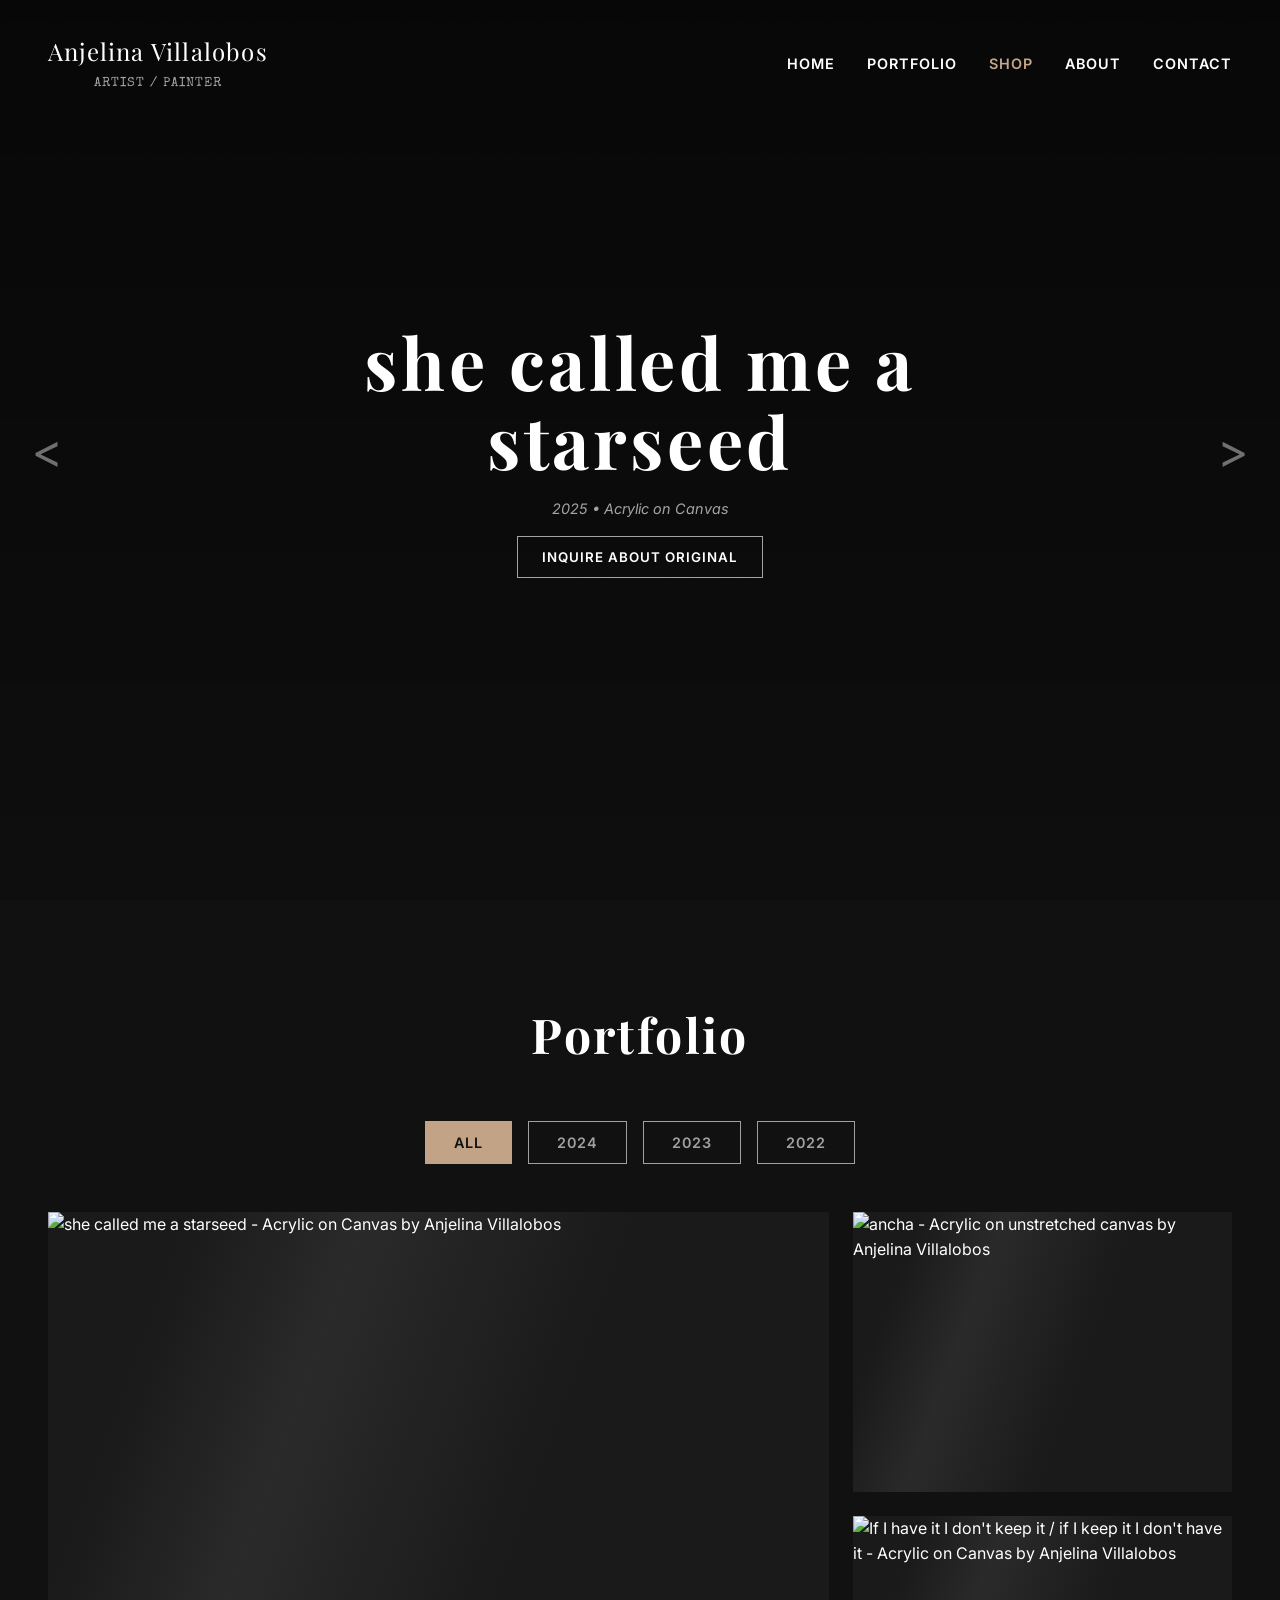
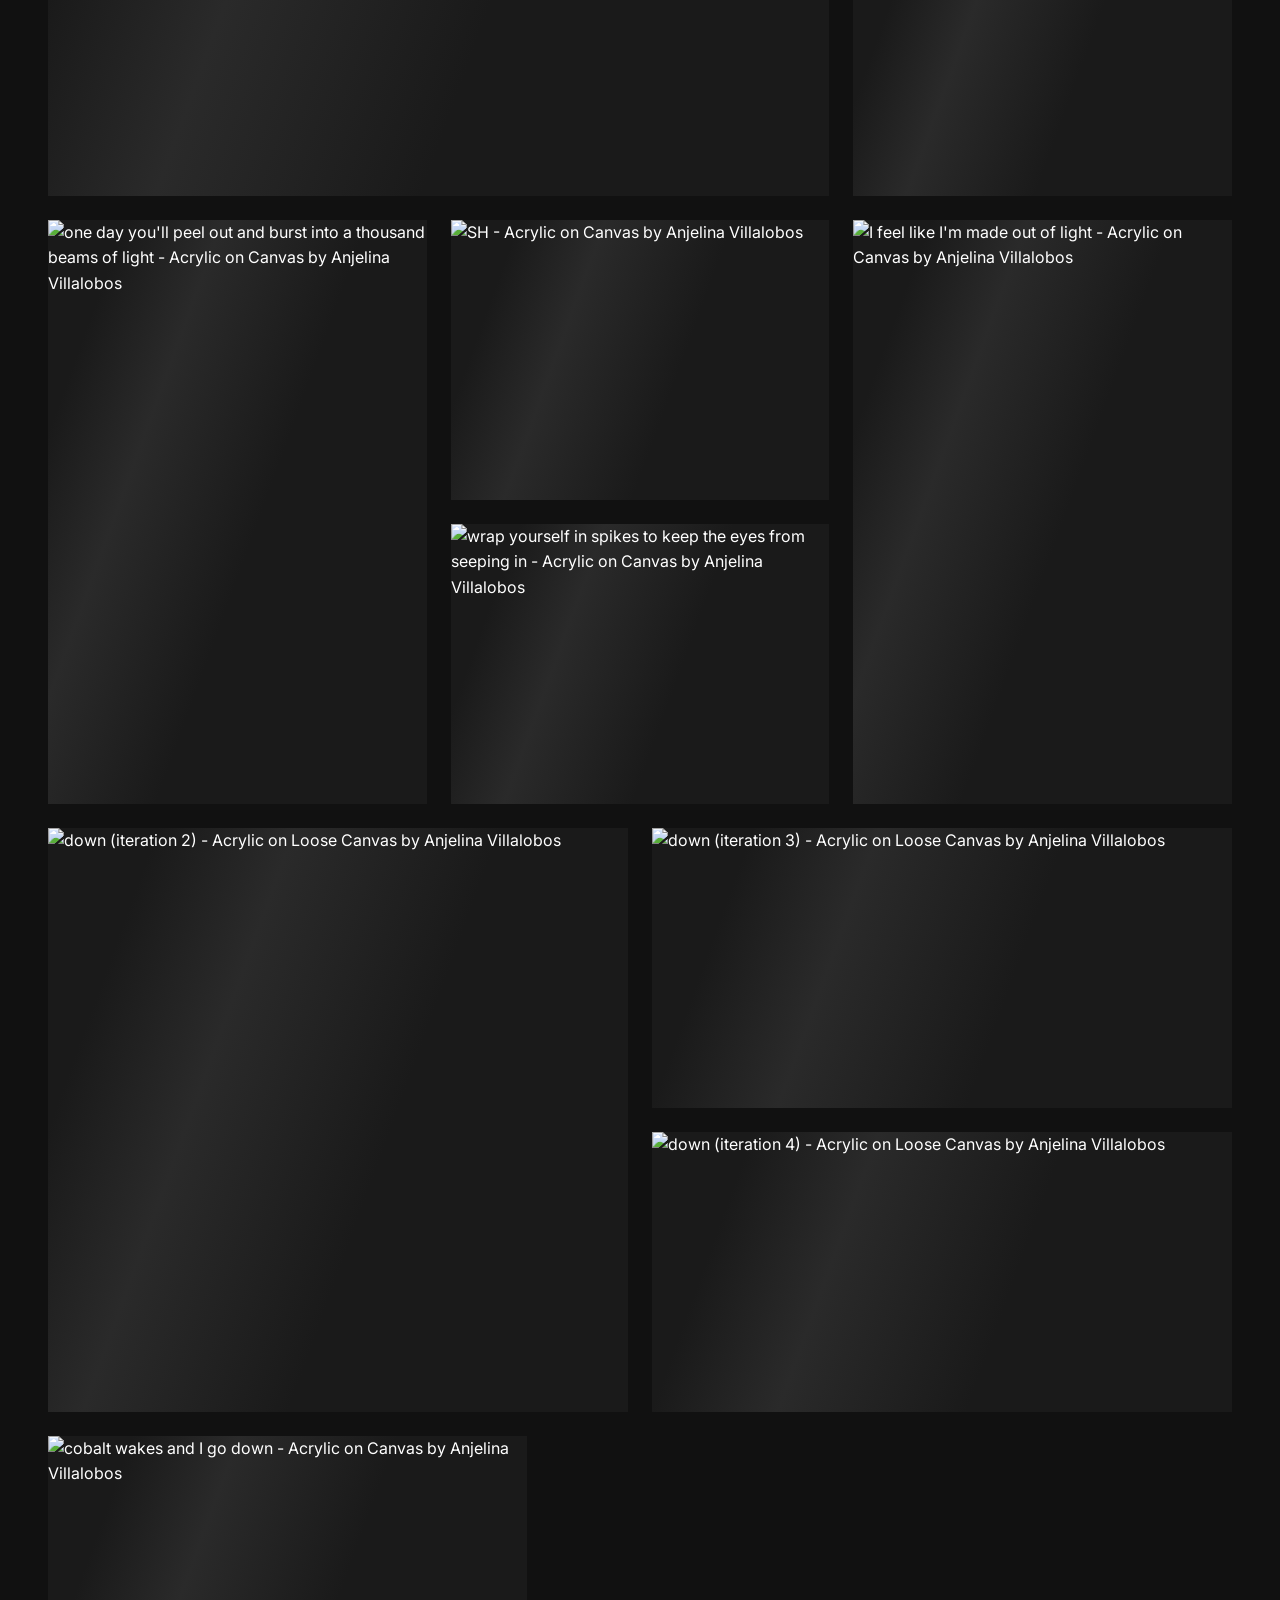
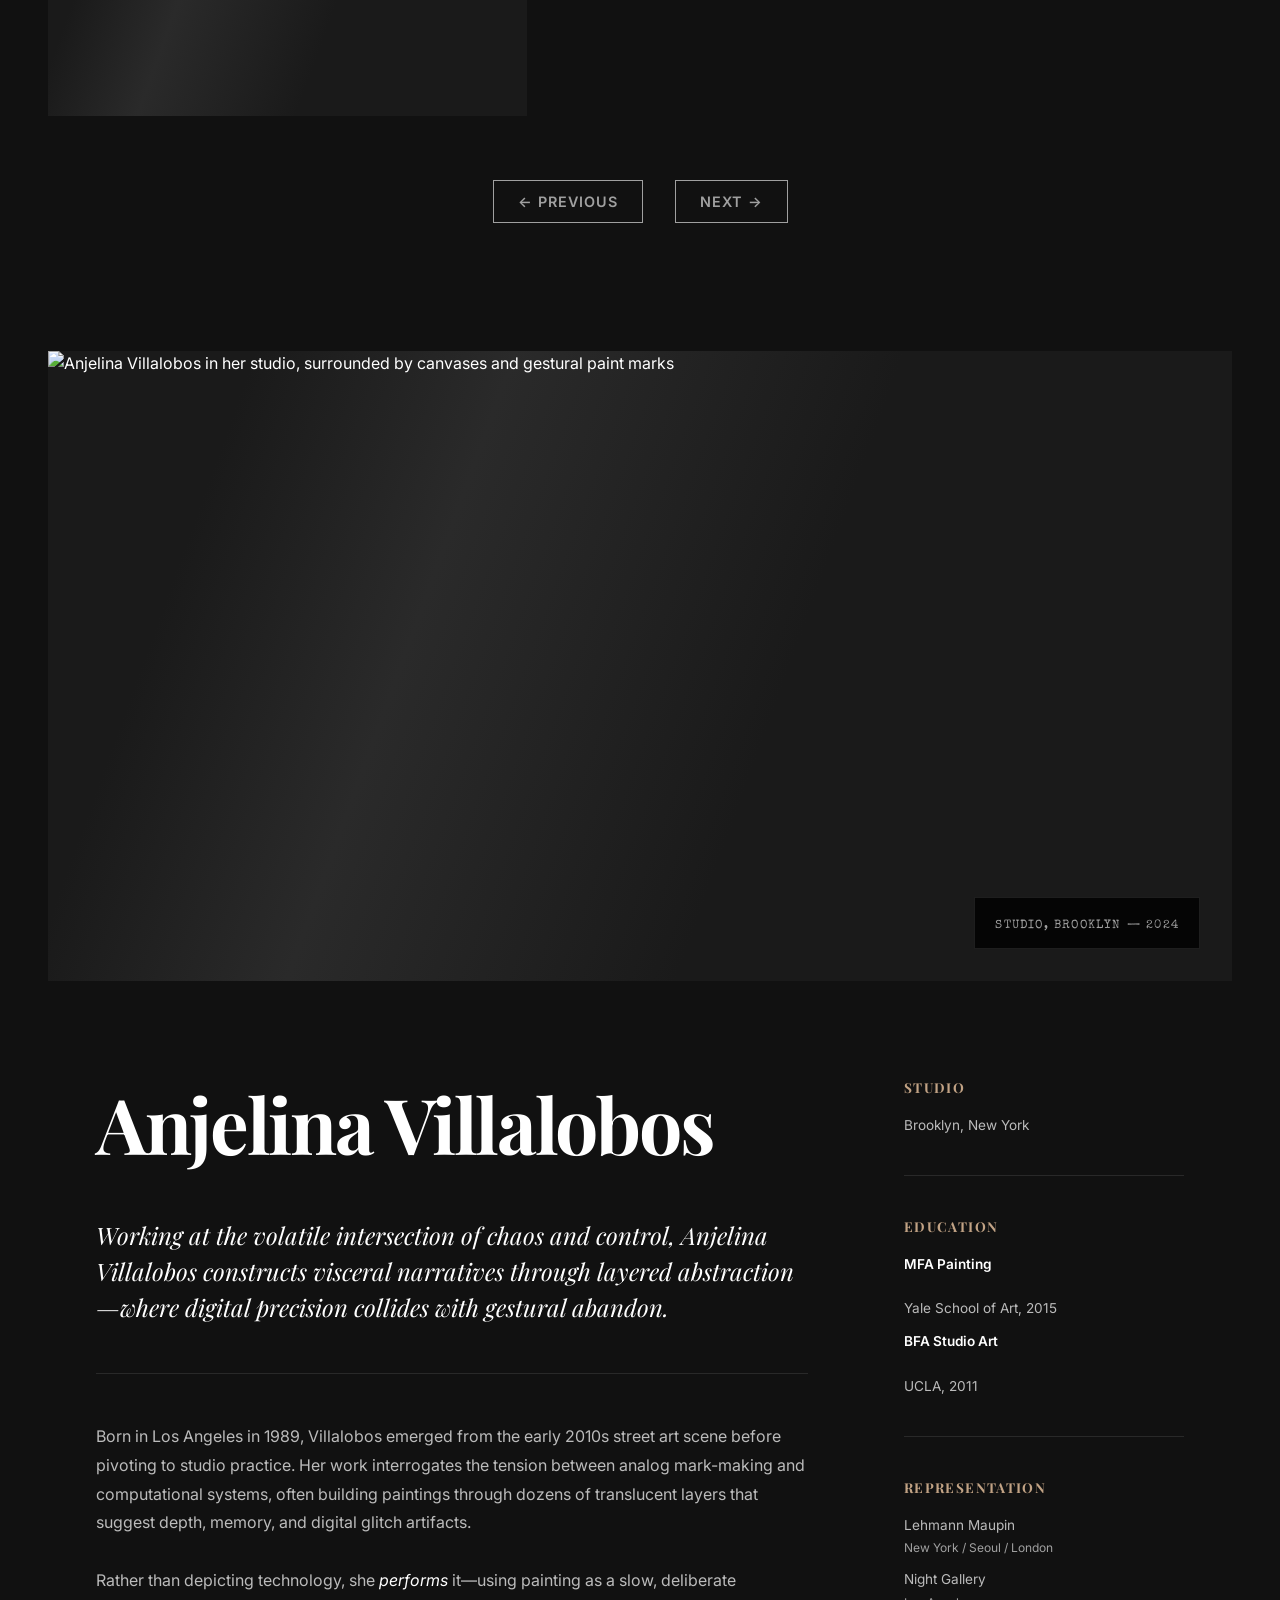
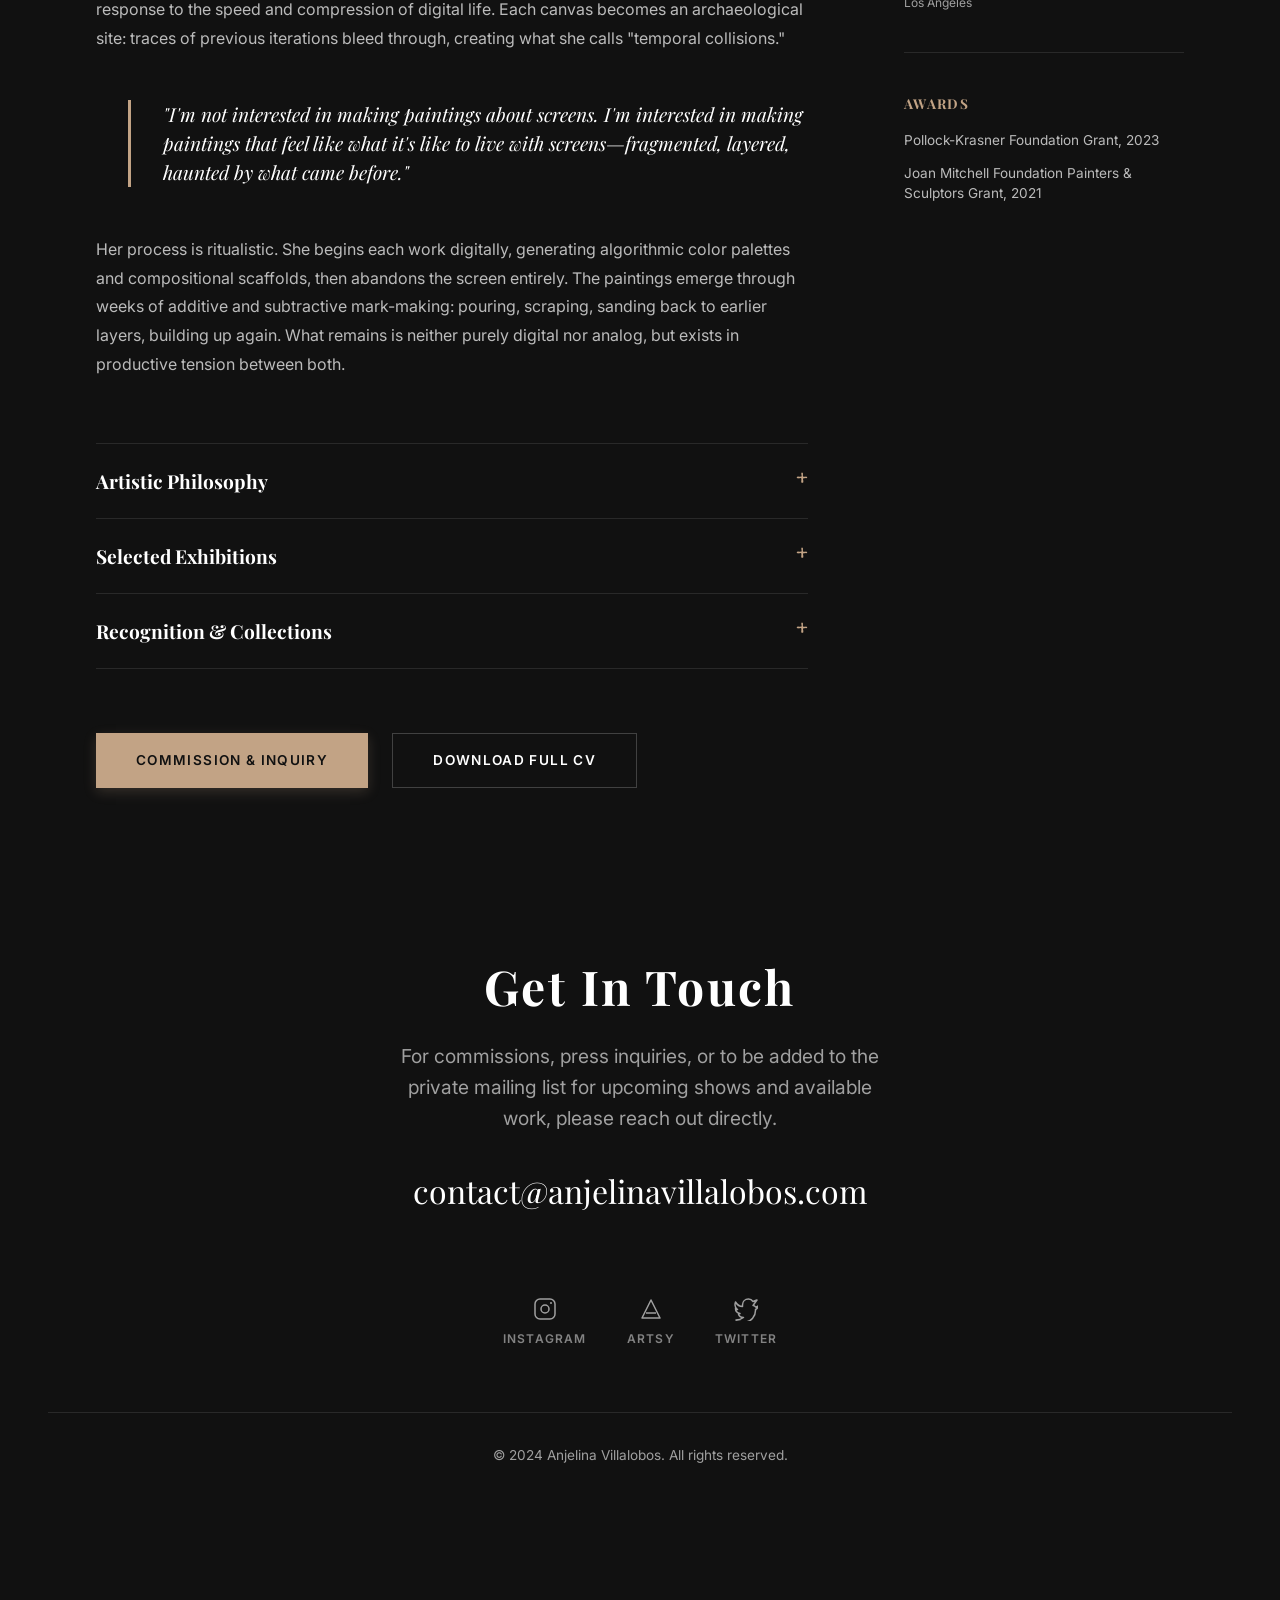
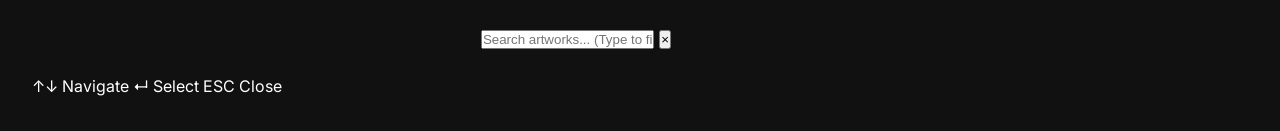
==== commit 509e7b80: "Add index.html redirect and prepare for GitHub Pages" ====
--- a/index.html
+++ b/index.html
@@ -2,1697 +2,14 @@
 <html lang="en">
 <head>
     <meta charset="UTF-8">
-    <meta name="viewport" content="width=device-width, initial-scale=1.0, viewport-fit=cover">
-    <meta name="description" content="Anjelina Villalobos - Digital Artist Portfolio">
-    <meta name="theme-color" content="#0a0a0a">
-    <title>Anjelina Villalobos | Portfolio</title>
-    <link rel="icon" href="data:image/svg+xml,<svg xmlns='http://www.w3.org/2000/svg' viewBox='0 0 100 100'><text y='.9em' font-size='90'>🎨</text></svg>">
-
-    <link rel="preconnect" href="https://fonts.googleapis.com">
-    <link rel="preconnect" href="https://fonts.gstatic.com" crossorigin>
-    <link href="https://fonts.googleapis.com/css2?family=Inter:wght@400;500;600;700;800&display=swap" rel="stylesheet">
-
-    <style>
-        :root {
-            --text-primary: #ffffff;
-            --text-secondary: #b8b8b8;
-            --text-dim: #808080;
-            --accent: #3b82f6;
-            --accent-hover: #60a5fa;
-            --focus-ring: #60a5fa;
-            --success: #10b981;
-            --error: #ef4444;
-            --overlay-dark: rgba(10, 10, 10, 0.85);
-            --overlay-medium: rgba(10, 10, 10, 0.6);
-            --border: rgba(255, 255, 255, 0.2);
-            --border-active: rgba(255, 255, 255, 0.5);
-            --shadow-elevation-1: 0 2px 8px rgba(0, 0, 0, 0.3);
-            --shadow-elevation-2: 0 4px 16px rgba(0, 0, 0, 0.4);
-            --shadow-elevation-3: 0 8px 24px rgba(0, 0, 0, 0.5);
-        }
-
-        * {
-            margin: 0;
-            padding: 0;
-            box-sizing: border-box;
-        }
-
-        body, html {
-            width: 100%;
-            height: 100%;
-            overflow: hidden;
-            background-color: #0a0a0a;
-            color: var(--text-primary);
-            font-family: 'Inter', -apple-system, BlinkMacSystemFont, sans-serif;
-            -webkit-font-smoothing: antialiased;
-            -moz-osx-font-smoothing: grayscale;
-            /* Support for notched devices */
-            padding: env(safe-area-inset-top) env(safe-area-inset-right) env(safe-area-inset-bottom) env(safe-area-inset-left);
-        }
-
-        /* Skip link for accessibility */
-        .skip-link {
-            position: absolute;
-            top: -100px;
-            left: 16px;
-            background: var(--accent);
-            color: white;
-            padding: 12px 24px;
-            text-decoration: none;
-            border-radius: 8px;
-            z-index: 10000;
-            font-weight: 600;
-            box-shadow: var(--shadow-elevation-2);
-        }
-
-        .skip-link:focus {
-            top: 16px;
-            outline: 3px solid var(--focus-ring);
-            outline-offset: 3px;
-        }
-
-        /* Fullscreen container */
-        .fullscreen-container {
-            position: relative;
-            width: 100%;
-            height: 100%;
-            touch-action: pan-y;
-        }
-
-        /* Background image - improved contrast + progressive blur */
-        .background-image {
-            position: absolute;
-            top: 0;
-            left: 0;
-            width: 100%;
-            height: 100%;
-            background-size: cover;
-            background-position: center;
-            z-index: 1;
-            opacity: 0;
-            transform: scale(1);
-            transition: opacity 0.4s cubic-bezier(0.4, 0, 0.2, 1),
-                        transform 0.5s cubic-bezier(0.4, 0, 0.2, 1),
-                        filter 0.5s cubic-bezier(0.4, 0, 0.2, 1);
-            /* Improved readability filter */
-            filter: brightness(0.75) contrast(1.05) blur(0px);
-        }
-
-        .background-image.loading-blur {
-            filter: brightness(0.75) contrast(1.05) blur(20px);
-            transform: scale(1.1);
-        }
-
-        .background-image.loaded {
-            opacity: 1;
-        }
-
-        .background-image.fade-out {
-            opacity: 0;
-            transform: scale(1.02);
-        }
-
-        /* Gradient overlays - improved for mobile */
-        .gradient-overlay {
-            position: fixed;
-            pointer-events: none;
-            z-index: 2;
-        }
-
-        .gradient-overlay.top {
-            top: 0;
-            left: 0;
-            right: 0;
-            height: 35%;
-            background: linear-gradient(to bottom, rgba(10, 10, 10, 0.9) 0%, rgba(10, 10, 10, 0.4) 70%, transparent 100%);
-        }
-
-        .gradient-overlay.bottom {
-            bottom: 0;
-            left: 0;
-            right: 0;
-            height: 45%;
-            background: linear-gradient(to top, rgba(10, 10, 10, 0.95) 0%, rgba(10, 10, 10, 0.6) 60%, transparent 100%);
-        }
-
-        /* Header */
-        .main-header {
-            position: absolute;
-            top: 0;
-            left: 0;
-            right: 0;
-            display: flex;
-            justify-content: space-between;
-            align-items: center;
-            padding: clamp(16px, 3vw, 24px) clamp(20px, 4vw, 32px);
-            z-index: 100;
-            background: linear-gradient(to bottom, rgba(10, 10, 10, 0.7), transparent);
-            backdrop-filter: blur(10px);
-        }
-
-        .artist-name {
-            font-size: clamp(1.125rem, 3vw, 1.5rem);
-            font-weight: 800;
-            letter-spacing: -0.02em;
-            text-shadow: 0 2px 8px rgba(0, 0, 0, 0.8);
-        }
-
-        .artist-name:focus-visible {
-            outline: 3px solid var(--focus-ring);
-            outline-offset: 4px;
-            border-radius: 4px;
-        }
-
-        .main-header nav {
-            display: flex;
-            gap: clamp(20px, 4vw, 32px);
-        }
-
-        .main-header nav a {
-            color: var(--text-secondary);
-            text-decoration: none;
-            font-size: clamp(0.875rem, 2vw, 0.9375rem);
-            font-weight: 600;
-            transition: color 0.2s ease;
-            position: relative;
-            padding: 8px 4px;
-            text-shadow: 0 2px 4px rgba(0, 0, 0, 0.6);
-        }
-
-        .main-header nav a:hover {
-            color: var(--text-primary);
-        }
-
-        .main-header nav a:focus-visible {
-            outline: 3px solid var(--focus-ring);
-            outline-offset: 4px;
-            border-radius: 4px;
-            color: var(--text-primary);
-        }
-
-        /* Progress bar - more visible */
-        .progress-bar {
-            position: absolute;
-            top: 0;
-            left: 0;
-            width: 100%;
-            height: 4px;
-            background: rgba(255, 255, 255, 0.15);
-            z-index: 101;
-        }
-
-        .progress-fill {
-            height: 100%;
-            background: var(--accent);
-            transition: width 0.3s cubic-bezier(0.4, 0, 0.2, 1);
-            box-shadow: 0 0 12px rgba(59, 130, 246, 0.6);
-        }
-
-        /* Image title overlay - improved positioning */
-        .image-title {
-            position: absolute;
-            bottom: clamp(120px, 20vh, 180px);
-            left: clamp(20px, 4vw, 32px);
-            right: clamp(20px, 4vw, 32px);
-            z-index: 50;
-            max-width: min(800px, 80vw);
-        }
-
-        .image-title h1 {
-            font-size: clamp(2rem, 7vw, 4.5rem);
-            font-weight: 800;
-            line-height: 1.1;
-            letter-spacing: -0.02em;
-            margin-bottom: 12px;
-            text-shadow: 0 4px 16px rgba(0, 0, 0, 0.9);
-            opacity: 0;
-            transform: translateY(20px);
-            transition: opacity 0.4s ease 0.15s, transform 0.4s ease 0.15s;
-        }
-
-        .image-title h1.visible {
-            opacity: 1;
-            transform: translateY(0);
-        }
-
-        .image-meta {
-            display: flex;
-            gap: 16px;
-            flex-wrap: wrap;
-            font-size: clamp(0.875rem, 2vw, 1rem);
-            color: var(--text-secondary);
-            font-weight: 500;
-            text-shadow: 0 2px 8px rgba(0, 0, 0, 0.8);
-            opacity: 0;
-            transform: translateY(10px);
-            transition: opacity 0.3s ease 0.3s, transform 0.3s ease 0.3s;
-        }
-
-        .image-meta.visible {
-            opacity: 1;
-            transform: translateY(0);
-        }
-
-        /* Bottom UI container */
-        .bottom-ui {
-            position: absolute;
-            bottom: clamp(20px, 4vw, 32px);
-            left: clamp(20px, 4vw, 32px);
-            right: clamp(20px, 4vw, 32px);
-            z-index: 50;
-            display: flex;
-            justify-content: space-between;
-            align-items: flex-end;
-            gap: 16px;
-        }
-
-        /* Year filter - improved touch targets */
-        .year-filter {
-            display: flex;
-            gap: 6px;
-            background: var(--overlay-dark);
-            backdrop-filter: blur(16px);
-            padding: 10px;
-            border-radius: 12px;
-            border: 1px solid var(--border);
-            box-shadow: var(--shadow-elevation-2);
-        }
-
-        .year-filter button {
-            background: transparent;
-            border: none;
-            color: var(--text-secondary);
-            padding: 12px 20px;
-            font-size: clamp(0.8125rem, 2vw, 0.875rem);
-            font-weight: 600;
-            cursor: pointer;
-            transition: all 0.2s ease;
-            font-family: inherit;
-            border-radius: 8px;
-            min-width: 48px;
-            min-height: 48px;
-            display: flex;
-            align-items: center;
-            justify-content: center;
-        }
-
-        .year-filter button:hover {
-            color: var(--text-primary);
-            background: rgba(255, 255, 255, 0.08);
-            transform: translateY(-2px);
-        }
-
-        .year-filter button:active {
-            transform: translateY(0) scale(0.97);
-        }
-
-        .year-filter button:focus-visible {
-            outline: 3px solid var(--focus-ring);
-            outline-offset: 2px;
-        }
-
-        .year-filter button.active {
-            color: var(--text-primary);
-            background: var(--accent);
-            box-shadow: 0 0 0 2px rgba(59, 130, 246, 0.3);
-        }
-
-        /* Thumbnail grid - improved sizing */
-        .thumbnail-container {
-            display: flex;
-            flex-direction: column;
-            gap: 12px;
-            align-items: flex-end;
-        }
-
-        .thumbnail-controls {
-            display: flex;
-            gap: 8px;
-            align-items: center;
-        }
-
-        .counter {
-            color: var(--text-primary);
-            font-size: clamp(0.8125rem, 2vw, 0.875rem);
-            font-weight: 600;
-            background: var(--overlay-dark);
-            backdrop-filter: blur(16px);
-            padding: 12px 18px;
-            border-radius: 10px;
-            border: 1px solid var(--border);
-            box-shadow: var(--shadow-elevation-2);
-            min-width: 80px;
-            text-align: center;
-        }
-
-        .nav-btn {
-            background: var(--overlay-dark);
-            backdrop-filter: blur(16px);
-            border: 1px solid var(--border);
-            color: var(--text-primary);
-            width: 48px;
-            height: 48px;
-            border-radius: 10px;
-            font-size: 1.5rem;
-            cursor: pointer;
-            transition: all 0.2s ease;
-            font-family: inherit;
-            display: flex;
-            align-items: center;
-            justify-content: center;
-            font-weight: 300;
-            box-shadow: var(--shadow-elevation-2);
-        }
-
-        .nav-btn:hover:not(:disabled) {
-            background: rgba(255, 255, 255, 0.12);
-            border-color: var(--border-active);
-            transform: scale(1.05);
-            box-shadow: var(--shadow-elevation-3);
-        }
-
-        .nav-btn:active:not(:disabled) {
-            transform: scale(0.95);
-        }
-
-        .nav-btn:focus-visible {
-            outline: 3px solid var(--focus-ring);
-            outline-offset: 3px;
-        }
-
-        .nav-btn:disabled {
-            opacity: 0.4;
-            cursor: not-allowed;
-            box-shadow: var(--shadow-elevation-1);
-        }
-
-        .thumbnail-grid {
-            display: grid;
-            grid-template-columns: repeat(6, 90px);
-            gap: 10px;
-            background: var(--overlay-dark);
-            backdrop-filter: blur(16px);
-            padding: 14px;
-            border-radius: 12px;
-            border: 1px solid var(--border);
-            box-shadow: var(--shadow-elevation-2);
-        }
-
-        .thumbnail {
-            width: 90px;
-            height: 90px;
-            background-size: cover;
-            background-position: center;
-            cursor: pointer;
-            opacity: 0.5;
-            transition: all 0.25s cubic-bezier(0.4, 0, 0.2, 1);
-            position: relative;
-            overflow: hidden;
-            border-radius: 8px;
-            border: 3px solid transparent;
-        }
-
-        .thumbnail:hover {
-            opacity: 0.9;
-            transform: translateY(-4px) scale(1.05);
-            border-color: var(--border-active);
-            box-shadow: var(--shadow-elevation-3);
-        }
-
-        .thumbnail:active {
-            transform: translateY(-2px) scale(1.02);
-        }
-
-        .thumbnail:focus-visible {
-            outline: 3px solid var(--focus-ring);
-            outline-offset: 3px;
-            opacity: 0.9;
-        }
-
-        .thumbnail.active {
-            opacity: 1;
-            border-color: var(--accent);
-            box-shadow: 0 0 0 2px var(--accent), var(--shadow-elevation-3);
-        }
-
-        /* Thumbnail reveal animation */
-        .thumbnail.reveal {
-            animation: thumbReveal 0.3s cubic-bezier(0.4, 0, 0.2, 1) forwards;
-        }
-
-        @keyframes thumbReveal {
-            from {
-                opacity: 0;
-                transform: scale(0.9);
-            }
-            to {
-                opacity: 0.5;
-                transform: scale(1);
-            }
-        }
-
-        /* Loading overlay - Skeleton Screen */
-        .loading-overlay {
-            position: absolute;
-            inset: 0;
-            background: #0a0a0a;
-            display: flex;
-            flex-direction: column;
-            align-items: stretch;
-            justify-content: flex-end;
-            padding: clamp(20px, 4vw, 32px);
-            z-index: 200;
-            opacity: 1;
-            transition: opacity 0.4s ease;
-        }
-
-        .loading-overlay.hidden {
-            opacity: 0;
-            pointer-events: none;
-        }
-
-        /* Skeleton Loader Components */
-        .skeleton-container {
-            display: flex;
-            flex-direction: column;
-            gap: 24px;
-            margin-bottom: clamp(120px, 20vh, 180px);
-        }
-
-        .skeleton {
-            background: linear-gradient(90deg, rgba(255,255,255,0.03) 25%, rgba(255,255,255,0.08) 50%, rgba(255,255,255,0.03) 75%);
-            background-size: 200% 100%;
-            animation: shimmer 1.5s infinite;
-            border-radius: 8px;
-        }
-
-        @keyframes shimmer {
-            0% { background-position: 200% 0; }
-            100% { background-position: -200% 0; }
-        }
-
-        .skeleton-title {
-            height: clamp(48px, 7vw, 72px);
-            width: min(600px, 70vw);
-            margin-bottom: 12px;
-        }
-
-        .skeleton-meta {
-            height: 20px;
-            width: min(300px, 50vw);
-        }
-
-        .skeleton-controls {
-            display: flex;
-            justify-content: space-between;
-            align-items: flex-end;
-            gap: 16px;
-            margin-top: 24px;
-        }
-
-        .skeleton-filters {
-            display: flex;
-            gap: 6px;
-        }
-
-        .skeleton-filter-btn {
-            width: 72px;
-            height: 48px;
-        }
-
-        .skeleton-thumbnails {
-            display: grid;
-            grid-template-columns: repeat(6, 90px);
-            gap: 10px;
-            background: var(--overlay-dark);
-            backdrop-filter: blur(16px);
-            padding: 14px;
-            border-radius: 12px;
-            border: 1px solid var(--border);
-        }
-
-        .skeleton-thumb {
-            width: 90px;
-            height: 90px;
-        }
-
-        .spinner {
-            width: 56px;
-            height: 56px;
-            border: 4px solid rgba(255, 255, 255, 0.1);
-            border-top-color: var(--accent);
-            border-radius: 50%;
-            animation: spin 0.7s linear infinite;
-            display: none; /* Hidden in favor of skeleton */
-        }
-
-        @keyframes spin {
-            to { transform: rotate(360deg); }
-        }
-
-        .loading-text {
-            color: var(--text-secondary);
-            font-size: 0.9375rem;
-            font-weight: 500;
-            display: none; /* Hidden in favor of skeleton */
-        }
-
-        /* Error message */
-        .error-message {
-            position: absolute;
-            top: 50%;
-            left: 50%;
-            transform: translate(-50%, -50%);
-            background: var(--overlay-dark);
-            backdrop-filter: blur(16px);
-            padding: 32px 40px;
-            border-radius: 16px;
-            border: 2px solid rgba(239, 68, 68, 0.4);
-            color: #fca5a5;
-            display: none;
-            z-index: 200;
-            text-align: center;
-            box-shadow: var(--shadow-elevation-3);
-            max-width: 90vw;
-        }
-
-        .error-message.show {
-            display: block;
-            animation: fadeIn 0.3s ease;
-        }
-
-        @keyframes fadeIn {
-            from { opacity: 0; transform: translate(-50%, -45%); }
-            to { opacity: 1; transform: translate(-50%, -50%); }
-        }
-
-        .error-message h3 {
-            margin-bottom: 8px;
-            color: var(--error);
-            font-size: 1.25rem;
-        }
-
-        .error-retry {
-            margin-top: 16px;
-            background: var(--accent);
-            color: white;
-            border: none;
-            padding: 10px 24px;
-            border-radius: 8px;
-            font-weight: 600;
-            cursor: pointer;
-            font-family: inherit;
-            transition: background 0.2s;
-        }
-
-        .error-retry:hover {
-            background: var(--accent-hover);
-        }
-
-        /* Keyboard hint */
-        .keyboard-hint {
-            position: absolute;
-            bottom: 50%;
-            left: 50%;
-            transform: translate(-50%, 50px);
-            background: var(--overlay-dark);
-            backdrop-filter: blur(16px);
-            padding: 14px 24px;
-            border-radius: 10px;
-            border: 1px solid var(--border);
-            font-size: 0.875rem;
-            color: var(--text-secondary);
-            pointer-events: none;
-            opacity: 0;
-            transition: opacity 0.3s ease;
-            z-index: 60;
-            box-shadow: var(--shadow-elevation-2);
-        }
-
-        .keyboard-hint.show {
-            opacity: 1;
-        }
-
-        /* Enhanced Toast notification */
-        .toast {
-            position: fixed;
-            bottom: 100px;
-            left: 50%;
-            transform: translateX(-50%) translateY(100px);
-            background: var(--overlay-dark);
-            backdrop-filter: blur(16px);
-            padding: 16px 24px;
-            border-radius: 12px;
-            border: 1px solid var(--border);
-            box-shadow: var(--shadow-elevation-3);
-            z-index: 300;
-            opacity: 0;
-            transition: all 0.3s cubic-bezier(0.4, 0, 0.2, 1);
-            display: flex;
-            align-items: center;
-            gap: 12px;
-            font-weight: 500;
-            font-size: 0.9375rem;
-        }
-
-        .toast.show {
-            opacity: 1;
-            transform: translateX(-50%) translateY(0);
-            animation: bounce 0.5s cubic-bezier(0.68, -0.55, 0.265, 1.55);
-        }
-
-        @keyframes bounce {
-            0% { transform: translateX(-50%) translateY(100px) scale(0.9); }
-            50% { transform: translateX(-50%) translateY(-10px) scale(1.02); }
-            100% { transform: translateX(-50%) translateY(0) scale(1); }
-        }
-
-        .toast.success {
-            border-color: var(--success);
-            color: var(--success);
-            background: rgba(16, 185, 129, 0.1);
-        }
-        .toast.error {
-            border-color: var(--error);
-            color: var(--error);
-            background: rgba(239, 68, 68, 0.1);
-        }
-        .toast.info {
-            border-color: var(--accent);
-            color: var(--accent);
-            background: rgba(59, 130, 246, 0.1);
-        }
-
-        .toast-icon {
-            font-size: 1.25rem;
-            display: flex;
-            align-items: center;
-            justify-content: center;
-        }
-
-        /* Empty State */
-        .empty-state {
-            position: absolute;
-            top: 50%;
-            left: 50%;
-            transform: translate(-50%, -50%);
-            text-align: center;
-            z-index: 150;
-            display: none;
-            max-width: 400px;
-            padding: 40px;
-        }
-
-        .empty-state.show {
-            display: block;
-            animation: fadeIn 0.3s ease;
-        }
-
-        .empty-state-icon {
-            font-size: 4rem;
-            margin-bottom: 20px;
-            opacity: 0.4;
-        }
-
-        .empty-state h3 {
-            font-size: 1.5rem;
-            font-weight: 700;
-            margin-bottom: 12px;
-            color: var(--text-primary);
-        }
-
-        .empty-state p {
-            color: var(--text-secondary);
-            margin-bottom: 24px;
-            line-height: 1.6;
-        }
-
-        .empty-state-btn {
-            background: var(--accent);
-            color: white;
-            border: none;
-            padding: 12px 28px;
-            border-radius: 10px;
-            font-weight: 600;
-            cursor: pointer;
-            font-family: inherit;
-            font-size: 0.9375rem;
-            transition: all 0.2s;
-        }
-
-        .empty-state-btn:hover {
-            background: var(--accent-hover);
-            transform: translateY(-2px);
-            box-shadow: var(--shadow-elevation-2);
-        }
-
-        .empty-state-btn:active {
-            transform: translateY(0) scale(0.98);
-        }
-
-        /* Keyboard Shortcuts Overlay */
-        .shortcuts-overlay {
-            position: fixed;
-            inset: 0;
-            background: rgba(10, 10, 10, 0.95);
-            backdrop-filter: blur(16px);
-            z-index: 400;
-            display: none;
-            align-items: center;
-            justify-content: center;
-            padding: 20px;
-        }
-
-        .shortcuts-overlay.show {
-            display: flex;
-            animation: fadeIn 0.2s ease;
-        }
-
-        .shortcuts-panel {
-            background: var(--overlay-dark);
-            border: 1px solid var(--border);
-            border-radius: 16px;
-            padding: 32px;
-            max-width: 500px;
-            width: 100%;
-            box-shadow: var(--shadow-elevation-3);
-        }
-
-        .shortcuts-header {
-            display: flex;
-            justify-content: space-between;
-            align-items: center;
-            margin-bottom: 24px;
-        }
-
-        .shortcuts-header h3 {
-            font-size: 1.5rem;
-            font-weight: 700;
-        }
-
-        .shortcuts-close {
-            background: rgba(255, 255, 255, 0.1);
-            border: none;
-            color: var(--text-primary);
-            width: 32px;
-            height: 32px;
-            border-radius: 6px;
-            font-size: 1.25rem;
-            cursor: pointer;
-            transition: all 0.2s;
-            display: flex;
-            align-items: center;
-            justify-content: center;
-        }
-
-        .shortcuts-close:hover {
-            background: rgba(255, 255, 255, 0.2);
-        }
-
-        .shortcuts-list {
-            display: flex;
-            flex-direction: column;
-            gap: 16px;
-        }
-
-        .shortcut-item {
-            display: flex;
-            justify-content: space-between;
-            align-items: center;
-            padding: 12px 0;
-            border-bottom: 1px solid rgba(255, 255, 255, 0.1);
-        }
-
-        .shortcut-item:last-child {
-            border-bottom: none;
-        }
-
-        .shortcut-action {
-            color: var(--text-secondary);
-            font-size: 0.9375rem;
-        }
-
-        .shortcut-keys {
-            display: flex;
-            gap: 8px;
-        }
-
-        .shortcut-key {
-            background: rgba(255, 255, 255, 0.1);
-            padding: 6px 12px;
-            border-radius: 6px;
-            font-family: 'Monaco', 'Courier New', monospace;
-            font-size: 0.8125rem;
-            font-weight: 600;
-            color: var(--text-primary);
-            border: 1px solid rgba(255, 255, 255, 0.2);
-            min-width: 32px;
-            text-align: center;
-        }
-
-        /* Contextual Tip */
-        .contextual-tip {
-            position: fixed;
-            top: 80px;
-            right: 20px;
-            background: var(--overlay-dark);
-            backdrop-filter: blur(16px);
-            padding: 14px 20px;
-            border-radius: 10px;
-            border: 1px solid var(--border);
-            box-shadow: var(--shadow-elevation-2);
-            z-index: 250;
-            display: none;
-            align-items: center;
-            gap: 12px;
-            max-width: 320px;
-            font-size: 0.875rem;
-            color: var(--text-secondary);
-        }
-
-        .contextual-tip.show {
-            display: flex;
-            animation: slideInRight 0.3s cubic-bezier(0.4, 0, 0.2, 1);
-        }
-
-        @keyframes slideInRight {
-            from {
-                transform: translateX(100px);
-                opacity: 0;
-            }
-            to {
-                transform: translateX(0);
-                opacity: 1;
-            }
-        }
-
-        .contextual-tip-icon {
-            font-size: 1.25rem;
-            color: var(--accent);
-        }
-
-        .contextual-tip-close {
-            background: none;
-            border: none;
-            color: var(--text-dim);
-            cursor: pointer;
-            padding: 4px;
-            font-size: 1rem;
-            transition: color 0.2s;
-            margin-left: auto;
-        }
-
-        .contextual-tip-close:hover {
-            color: var(--text-primary);
-        }
-
-        /* Screen reader only */
-        .sr-only {
-            position: absolute;
-            width: 1px;
-            height: 1px;
-            padding: 0;
-            margin: -1px;
-            overflow: hidden;
-            clip: rect(0, 0, 0, 0);
-            white-space: nowrap;
-            border-width: 0;
-        }
-
-        /* Mobile responsive */
-        @media (max-width: 1024px) {
-            .thumbnail-grid {
-                grid-template-columns: repeat(5, 80px);
-            }
-
-            .thumbnail {
-                width: 80px;
-                height: 80px;
-            }
-
-            .image-title {
-                bottom: clamp(140px, 22vh, 200px);
-            }
-        }
-
-        @media (max-width: 768px) {
-            body, html {
-                overflow-y: auto;
-                height: auto;
-                min-height: 100vh;
-            }
-
-            .fullscreen-container {
-                height: auto;
-                min-height: 100vh;
-            }
-
-            .background-image {
-                position: fixed;
-            }
-
-            .gradient-overlay {
-                position: fixed;
-            }
-
-            .main-header {
-                position: sticky;
-                flex-direction: row;
-                align-items: center;
-                gap: 12px;
-                padding: 14px 20px;
-            }
-
-            .main-header nav {
-                gap: 16px;
-            }
-
-            .bottom-ui {
-                position: relative;
-                flex-direction: column;
-                align-items: stretch;
-                margin-top: 60vh;
-                margin-bottom: 20px;
-            }
-
-            .image-title {
-                position: relative;
-                bottom: auto;
-                margin-top: 30vh;
-                margin-bottom: 24px;
-                left: 20px;
-                right: 20px;
-            }
-
-            .year-filter {
-                justify-content: center;
-                flex-wrap: wrap;
-                order: 2;
-            }
-
-            .thumbnail-container {
-                align-items: stretch;
-                order: 1;
-            }
-
-            .thumbnail-grid {
-                grid-template-columns: repeat(auto-fill, minmax(70px, 1fr));
-                max-height: 240px;
-                overflow-y: auto;
-                overflow-x: hidden;
-            }
-
-            .thumbnail {
-                width: 100%;
-                height: 70px;
-            }
-
-            .thumbnail-controls {
-                justify-content: space-between;
-            }
-
-            .keyboard-hint {
-                display: none;
-            }
-        }
-
-        @media (max-width: 480px) {
-            .main-header {
-                padding: 12px 16px;
-            }
-
-            .main-header nav {
-                flex-wrap: wrap;
-                gap: 12px;
-            }
-
-            .bottom-ui {
-                left: 16px;
-                right: 16px;
-            }
-
-            .image-title {
-                left: 16px;
-                right: 16px;
-            }
-
-            .year-filter button {
-                padding: 10px 16px;
-                font-size: 0.8125rem;
-            }
-
-            .thumbnail-grid {
-                gap: 8px;
-                padding: 10px;
-                grid-template-columns: repeat(auto-fill, minmax(65px, 1fr));
-            }
-        }
-
-        /* Landscape mobile */
-        @media (max-width: 896px) and (orientation: landscape) {
-            .image-title {
-                margin-top: 10vh;
-            }
-
-            .bottom-ui {
-                margin-top: 35vh;
-            }
-        }
-
-        /* High contrast mode */
-        @media (prefers-contrast: high) {
-            :root {
-                --text-primary: #ffffff;
-                --border: rgba(255, 255, 255, 0.6);
-            }
-
-            .gradient-overlay {
-                opacity: 0.95;
-            }
-
-            .focus-visible {
-                outline-width: 4px;
-            }
-        }
-
-        /* Reduced motion */
-        @media (prefers-reduced-motion: reduce) {
-            *,
-            *::before,
-            *::after {
-                animation-duration: 0.01ms !important;
-                animation-iteration-count: 1 !important;
-                transition-duration: 0.01ms !important;
-            }
-        }
-    </style>
+    <meta http-equiv="refresh" content="0; url=ultimate-portfolio.html">
+    <meta name="viewport" content="width=device-width, initial-scale=1.0">
+    <title>Redirecting...</title>
+    <script>
+        window.location.href = "ultimate-portfolio.html";
+    </script>
 </head>
 <body>
-    <a href="#main-image" class="skip-link">Skip to gallery</a>
-
-    <div class="fullscreen-container" id="container">
-        <div class="loading-overlay" id="loadingOverlay">
-            <div class="skeleton-container">
-                <div>
-                    <div class="skeleton skeleton-title"></div>
-                    <div class="skeleton skeleton-meta"></div>
-                </div>
-                <div class="skeleton-controls">
-                    <div class="skeleton-filters">
-                        <div class="skeleton skeleton-filter-btn"></div>
-                        <div class="skeleton skeleton-filter-btn"></div>
-                        <div class="skeleton skeleton-filter-btn"></div>
-                        <div class="skeleton skeleton-filter-btn"></div>
-                    </div>
-                    <div class="skeleton-thumbnails">
-                        <div class="skeleton skeleton-thumb"></div>
-                        <div class="skeleton skeleton-thumb"></div>
-                        <div class="skeleton skeleton-thumb"></div>
-                        <div class="skeleton skeleton-thumb"></div>
-                        <div class="skeleton skeleton-thumb"></div>
-                        <div class="skeleton skeleton-thumb"></div>
-                    </div>
-                </div>
-            </div>
-            <div class="spinner" role="status" aria-label="Loading gallery"></div>
-            <p class="loading-text">Loading gallery...</p>
-        </div>
-
-        <div class="background-image" id="backgroundImage" role="img" aria-label=""></div>
-
-        <div class="gradient-overlay top"></div>
-        <div class="gradient-overlay bottom"></div>
-
-        <div class="progress-bar" role="progressbar" aria-label="Gallery progress" aria-valuemin="0" aria-valuemax="100" aria-valuenow="0">
-            <div class="progress-fill" id="progress"></div>
-        </div>
-
-        <header class="main-header" role="banner">
-            <h1 class="artist-name" tabindex="0">Anjelina Villalobos</h1>
-            <nav role="navigation" aria-label="Main navigation">
-                <a href="#gallery">Work</a>
-                <a href="#about">About</a>
-                <a href="#contact">Contact</a>
-            </nav>
-        </header>
-
-        <div class="error-message" id="errorMessage" role="alert" aria-live="assertive">
-            <h3>⚠️ Failed to load image</h3>
-            <p>Please check your connection and try again.</p>
-            <button class="error-retry" id="errorRetry">Retry</button>
-        </div>
-
-        <main id="main-image">
-            <div class="image-title">
-                <h2 id="imgTitle"></h2>
-                <div class="image-meta" id="imgMeta"></div>
-            </div>
-
-            <div class="bottom-ui">
-                <div class="year-filter" role="group" aria-label="Filter by year">
-                    <button class="year-btn active" data-year="all" aria-pressed="true">All</button>
-                    <button class="year-btn" data-year="2024" aria-pressed="false">2024</button>
-                    <button class="year-btn" data-year="2023" aria-pressed="false">2023</button>
-                    <button class="year-btn" data-year="2022" aria-pressed="false">2022</button>
-                </div>
-
-                <div class="thumbnail-container">
-                    <div class="thumbnail-controls">
-                        <button class="nav-btn" id="prevBtn" aria-label="Previous image (Left arrow or swipe right)" title="Previous">‹</button>
-                        <span class="counter" id="counter" aria-live="polite" aria-atomic="true"></span>
-                        <button class="nav-btn" id="nextBtn" aria-label="Next image (Right arrow or swipe left)" title="Next">›</button>
-                    </div>
-                    <div class="thumbnail-grid" id="thumbnails" role="list" aria-label="Gallery thumbnails"></div>
-                </div>
-            </div>
-        </main>
-
-        <div class="keyboard-hint" id="keyboardHint" role="status" aria-live="polite">
-            ← → Navigate | Space = Next
-        </div>
-
-        <div class="empty-state" id="emptyState">
-            <div class="empty-state-icon">🎨</div>
-            <h3>No images found</h3>
-            <p>There are no images matching the selected year filter.</p>
-            <button class="empty-state-btn" id="emptyStateBtn">View All Images</button>
-        </div>
-
-        <div class="toast" id="toast" role="status" aria-live="polite"></div>
-
-        <div class="contextual-tip" id="contextualTip">
-            <span class="contextual-tip-icon">💡</span>
-            <span id="contextualTipText">Tip: Press ? for keyboard shortcuts</span>
-            <button class="contextual-tip-close" id="contextualTipClose">×</button>
-        </div>
-    </div>
-
-    <div class="shortcuts-overlay" id="shortcutsOverlay">
-        <div class="shortcuts-panel">
-            <div class="shortcuts-header">
-                <h3>Keyboard Shortcuts</h3>
-                <button class="shortcuts-close" id="shortcutsClose">×</button>
-            </div>
-            <div class="shortcuts-list">
-                <div class="shortcut-item">
-                    <span class="shortcut-action">Next image</span>
-                    <div class="shortcut-keys">
-                        <span class="shortcut-key">→</span>
-                        <span class="shortcut-key">Space</span>
-                    </div>
-                </div>
-                <div class="shortcut-item">
-                    <span class="shortcut-action">Previous image</span>
-                    <div class="shortcut-keys">
-                        <span class="shortcut-key">←</span>
-                    </div>
-                </div>
-                <div class="shortcut-item">
-                    <span class="shortcut-action">Show/hide shortcuts</span>
-                    <div class="shortcut-keys">
-                        <span class="shortcut-key">?</span>
-                    </div>
-                </div>
-                <div class="shortcut-item">
-                    <span class="shortcut-action">Close overlays</span>
-                    <div class="shortcut-keys">
-                        <span class="shortcut-key">Esc</span>
-                    </div>
-                </div>
-            </div>
-        </div>
-    </div>
-
-    <div class="sr-only" role="status" aria-live="polite" aria-atomic="true" id="announcer"></div>
-
-    <script>
-        // Gallery data with WebP support
-        const gallery = [
-            { year: 2024, image: 'https://images.unsplash.com/photo-1579783902614-a3fb3927b6a5?q=80&w=1920&fm=webp', title: 'down (iteration 3)', medium: 'Acrylic on Loose Canvas, 11.5 x 16 inches', thumb: 'https://images.unsplash.com/photo-1579783902614-a3fb3927b6a5?q=80&w=300&fm=webp' },
-            { year: 2024, image: 'https://images.unsplash.com/photo-1547891654-e66ed7ebb968?q=80&w=1920&fm=webp', title: 'Urban Dreams', medium: 'Oil on Canvas, 30 x 40 inches', thumb: 'https://images.unsplash.com/photo-1547891654-e66ed7ebb968?q=80&w=300&fm=webp' },
-            { year: 2024, image: 'https://images.unsplash.com/photo-1557672172-298e090bd0f1?q=80&w=1920&fm=webp', title: 'Abstract Motion', medium: 'Mixed Media on Panel, 24 x 36 inches', thumb: 'https://images.unsplash.com/photo-1557672172-298e090bd0f1?q=80&w=300&fm=webp' },
-            { year: 2023, image: 'https://images.unsplash.com/photo-1541961017774-22349e4a1262?q=80&w=1920&fm=webp', title: 'Neon Nights', medium: 'Acrylic on Canvas, 48 x 60 inches', thumb: 'https://images.unsplash.com/photo-1541961017774-22349e4a1262?q=80&w=300&fm=webp' },
-            { year: 2023, image: 'https://images.unsplash.com/photo-1550684848-fac1c5b4e853?q=80&w=1920&fm=webp', title: 'Chromatic Study', medium: 'Watercolor on Paper, 18 x 24 inches', thumb: 'https://images.unsplash.com/photo-1550684848-fac1c5b4e853?q=80&w=300&fm=webp' },
-            { year: 2023, image: 'https://images.unsplash.com/photo-1558591710-4b4a1ae0f04d?q=80&w=1920&fm=webp', title: 'Celestial Forms', medium: 'Oil on Linen, 36 x 48 inches', thumb: 'https://images.unsplash.com/photo-1558591710-4b4a1ae0f04d?q=80&w=300&fm=webp' },
-            { year: 2023, image: 'https://images.unsplash.com/photo-1536440136628-849c177e76a1?q=80&w=1920&fm=webp', title: 'Digital Landscape', medium: 'Acrylic on Wood Panel, 20 x 30 inches', thumb: 'https://images.unsplash.com/photo-1536440136628-849c177e76a1?q=80&w=300&fm=webp' },
-            { year: 2022, image: 'https://images.unsplash.com/photo-1506477331477-33d5d8b3dc85?q=80&w=1920&fm=webp', title: 'Infinite Horizon', medium: 'Oil on Canvas, 40 x 60 inches', thumb: 'https://images.unsplash.com/photo-1506477331477-33d5d8b3dc85?q=80&w=300&fm=webp' },
-            { year: 2022, image: 'https://images.unsplash.com/photo-1553356084-58ef4a67b2a7?q=80&w=1920&fm=webp', title: 'Gradient Space', medium: 'Mixed Media on Canvas, 32 x 44 inches', thumb: 'https://images.unsplash.com/photo-1553356084-58ef4a67b2a7?q=80&w=300&fm=webp' },
-            { year: 2022, image: 'https://images.unsplash.com/photo-1557682250-33bd709cbe85?q=80&w=1920&fm=webp', title: 'Prismatic Vision', medium: 'Acrylic and Ink on Paper, 22 x 28 inches', thumb: 'https://images.unsplash.com/photo-1557682250-33bd709cbe85?q=80&w=300&fm=webp' },
-            { year: 2022, image: 'https://images.unsplash.com/photo-1567095761054-7a02e69e5c43?q=80&w=1920&fm=webp', title: 'Color Field', medium: 'Oil on Canvas, 36 x 36 inches', thumb: 'https://images.unsplash.com/photo-1567095761054-7a02e69e5c43?q=80&w=300&fm=webp' },
-            { year: 2022, image: 'https://images.unsplash.com/photo-1557682224-5b8590cd9ec5?q=80&w=1920&fm=webp', title: 'Radiant Bloom', medium: 'Acrylic on Stretched Canvas, 24 x 32 inches', thumb: 'https://images.unsplash.com/photo-1557682224-5b8590cd9ec5?q=80&w=300&fm=webp' }
-        ];
-
-        // State management
-        let filteredGallery = [...gallery];
-        let currentIndex = 0;
-        let isTransitioning = false;
-        let touchStartX = 0;
-        let touchEndX = 0;
-
-        // DOM elements
-        const backgroundImage = document.getElementById('backgroundImage');
-        const imgTitle = document.getElementById('imgTitle');
-        const imgMeta = document.getElementById('imgMeta');
-        const progress = document.getElementById('progress');
-        const counter = document.getElementById('counter');
-        const prevBtn = document.getElementById('prevBtn');
-        const nextBtn = document.getElementById('nextBtn');
-        const thumbnailGrid = document.getElementById('thumbnails');
-        const keyboardHint = document.getElementById('keyboardHint');
-        const loadingOverlay = document.getElementById('loadingOverlay');
-        const errorMessage = document.getElementById('errorMessage');
-        const errorRetry = document.getElementById('errorRetry');
-        const announcer = document.getElementById('announcer');
-        const toast = document.getElementById('toast');
-        const container = document.getElementById('container');
-        const emptyState = document.getElementById('emptyState');
-        const emptyStateBtn = document.getElementById('emptyStateBtn');
-        const shortcutsOverlay = document.getElementById('shortcutsOverlay');
-        const shortcutsClose = document.getElementById('shortcutsClose');
-        const contextualTip = document.getElementById('contextualTip');
-        const contextualTipClose = document.getElementById('contextualTipClose');
-
-        // UX Polish State
-        let imageViewCount = 0;
-        let hasSeenShortcutTip = localStorage.getItem('hasSeenShortcutTip') === 'true';
-
-        // Utility functions
-        function announce(message) {
-            announcer.textContent = message;
-            setTimeout(() => announcer.textContent = '', 1000);
-        }
-
-        function showToast(message, type = 'success') {
-            const icons = {
-                success: '✓',
-                error: '✕',
-                info: 'ℹ'
-            };
-
-            toast.innerHTML = `
-                <span class="toast-icon">${icons[type] || icons.info}</span>
-                <span>${message}</span>
-            `;
-            toast.className = `toast ${type}`;
-            toast.classList.add('show');
-            setTimeout(() => toast.classList.remove('show'), 3000);
-        }
-
-        function showContextualTip(message) {
-            if (hasSeenShortcutTip) return;
-
-            const contextualTipText = document.getElementById('contextualTipText');
-            contextualTipText.textContent = message;
-            contextualTip.classList.add('show');
-            setTimeout(() => {
-                contextualTip.classList.remove('show');
-                hasSeenShortcutTip = true;
-                localStorage.setItem('hasSeenShortcutTip', 'true');
-            }, 8000);
-        }
-
-        function toggleShortcuts() {
-            shortcutsOverlay.classList.toggle('show');
-        }
-
-        function updateURL() {
-            const item = filteredGallery[currentIndex];
-            const params = new URLSearchParams(window.location.search);
-            params.set('image', currentIndex);
-            if (filteredGallery !== gallery) {
-                const activeYear = document.querySelector('.year-btn.active')?.dataset.year;
-                if (activeYear && activeYear !== 'all') params.set('year', activeYear);
-            } else {
-                params.delete('year');
-            }
-            const newURL = `${window.location.pathname}?${params.toString()}`;
-            history.pushState({ index: currentIndex }, '', newURL);
-        }
-
-        // Preload images with priority
-        function preloadImages() {
-            // Preload first 3 images with high priority
-            const priorityImages = filteredGallery.slice(0, 3);
-            priorityImages.forEach((item, index) => {
-                const img = new Image();
-                if (index === 0) img.fetchPriority = 'high';
-                img.src = item.image;
-            });
-
-            // Lazy load thumbnails
-            const thumbObserver = new IntersectionObserver((entries) => {
-                entries.forEach(entry => {
-                    if (entry.isIntersecting) {
-                        const thumb = entry.target;
-                        const bgImage = thumb.dataset.thumb;
-                        if (bgImage) {
-                            thumb.style.backgroundImage = `url('${bgImage}')`;
-                            thumbObserver.unobserve(thumb);
-                        }
-                    }
-                });
-            }, { rootMargin: '50px' });
-
-            // Preload remaining images in background
-            setTimeout(() => {
-                filteredGallery.slice(3).forEach(item => {
-                    const img = new Image();
-                    img.src = item.image;
-                });
-            }, 2000);
-        }
-
-        function updateImage(index, animate = true) {
-            if (isTransitioning || index < 0 || index >= filteredGallery.length) return;
-
-            isTransitioning = true;
-            currentIndex = index;
-            const item = filteredGallery[currentIndex];
-
-            // Track image views for contextual tip
-            imageViewCount++;
-            if (imageViewCount === 5) {
-                showContextualTip('Tip: Press ? for keyboard shortcuts');
-            }
-
-            // Hide title and error
-            imgTitle.classList.remove('visible');
-            imgMeta.classList.remove('visible');
-            errorMessage.classList.remove('show');
-
-            if (animate) {
-                backgroundImage.classList.add('fade-out');
-                backgroundImage.classList.add('loading-blur'); // Progressive blur
-            }
-
-            // Load image with timeout
-            const tempImg = new Image();
-            const loadTimeout = setTimeout(() => {
-                errorMessage.classList.add('show');
-                backgroundImage.classList.remove('loading-blur');
-                isTransitioning = false;
-            }, 10000);
-
-            tempImg.onload = () => {
-                clearTimeout(loadTimeout);
-                setTimeout(() => {
-                    backgroundImage.style.backgroundImage = `url('${item.image}')`;
-                    backgroundImage.setAttribute('aria-label', `${item.title} - ${item.medium}, ${item.year}`);
-
-                    if (animate) {
-                        backgroundImage.classList.remove('fade-out');
-                        backgroundImage.classList.remove('loading-blur'); // Remove blur
-                    }
-                    backgroundImage.classList.add('loaded');
-
-                    // Update text
-                    imgTitle.textContent = item.title;
-                    imgMeta.innerHTML = `<span>${item.year}</span> · <span>${item.medium}</span>`;
-
-                    // Show title
-                    setTimeout(() => {
-                        imgTitle.classList.add('visible');
-                        imgMeta.classList.add('visible');
-                    }, 100);
-
-                    // Update progress
-                    const progressPercent = ((currentIndex + 1) / filteredGallery.length) * 100;
-                    progress.style.width = progressPercent + '%';
-                    progress.parentElement.setAttribute('aria-valuenow', Math.round(progressPercent));
-
-                    // Update counter
-                    counter.textContent = `${currentIndex + 1} / ${filteredGallery.length}`;
-
-                    // Update buttons
-                    prevBtn.disabled = currentIndex === 0;
-                    nextBtn.disabled = currentIndex === filteredGallery.length - 1;
-
-                    // Update thumbnails
-                    updateThumbnails();
-
-                    // Update URL
-                    updateURL();
-
-                    // Announce to screen readers
-                    announce(`Viewing ${item.title}, image ${currentIndex + 1} of ${filteredGallery.length}`);
-
-                    isTransitioning = false;
-                }, animate ? 400 : 0);
-            };
-
-            tempImg.onerror = () => {
-                clearTimeout(loadTimeout);
-                errorMessage.classList.add('show');
-                backgroundImage.classList.remove('loading-blur');
-                isTransitioning = false;
-            };
-
-            tempImg.src = item.image;
-        }
-
-        function renderThumbnails() {
-            thumbnailGrid.innerHTML = '';
-
-            filteredGallery.forEach((item, index) => {
-                const thumb = document.createElement('div');
-                thumb.className = 'thumbnail reveal'; // Add reveal animation
-                thumb.dataset.thumb = item.thumb;
-                thumb.setAttribute('role', 'listitem');
-                thumb.setAttribute('tabindex', '0');
-                thumb.setAttribute('aria-label', `View ${item.title}`);
-
-                if (index === 0) thumb.classList.add('active');
-
-                thumb.addEventListener('click', () => updateImage(index));
-                thumb.addEventListener('keydown', (e) => {
-                    if (e.key === 'Enter' || e.key === ' ') {
-                        e.preventDefault();
-                        updateImage(index);
-                    }
-                });
-
-                // Stagger animation
-                thumb.style.animationDelay = `${index * 0.03}s`;
-
-                thumbnailGrid.appendChild(thumb);
-
-                // Use Intersection Observer for lazy loading
-                const observer = new IntersectionObserver((entries) => {
-                    entries.forEach(entry => {
-                        if (entry.isIntersecting) {
-                            thumb.style.backgroundImage = `url('${item.thumb}')`;
-                            observer.unobserve(thumb);
-                        }
-                    });
-                }, { rootMargin: '50px' });
-                observer.observe(thumb);
-            });
-        }
-
-        function updateThumbnails() {
-            const thumbs = thumbnailGrid.querySelectorAll('.thumbnail');
-            thumbs.forEach((thumb, index) => {
-                thumb.classList.toggle('active', index === currentIndex);
-            });
-
-            // Scroll active thumbnail into view
-            const activeThumb = thumbs[currentIndex];
-            if (activeThumb) {
-                activeThumb.scrollIntoView({ behavior: 'smooth', block: 'nearest', inline: 'center' });
-            }
-        }
-
-        function navigate(direction) {
-            const newIndex = currentIndex + direction;
-            if (newIndex >= 0 && newIndex < filteredGallery.length) {
-                updateImage(newIndex);
-            }
-        }
-
-        function filterByYear(year) {
-            filteredGallery = year === 'all'
-                ? [...gallery]
-                : gallery.filter(item => item.year === parseInt(year));
-
-            // Handle empty state
-            if (filteredGallery.length === 0) {
-                emptyState.classList.add('show');
-                imgTitle.classList.remove('visible');
-                imgMeta.classList.remove('visible');
-                backgroundImage.style.opacity = '0';
-                thumbnailGrid.innerHTML = '';
-                counter.textContent = '0 / 0';
-                prevBtn.disabled = true;
-                nextBtn.disabled = true;
-                announce(`No images found for ${year}`);
-                showToast(`No images found for ${year}`, 'info');
-                return;
-            }
-
-            // Hide empty state if it was showing
-            emptyState.classList.remove('show');
-
-            currentIndex = 0;
-            updateImage(0);
-            renderThumbnails();
-
-            const message = year === 'all'
-                ? `Showing all ${filteredGallery.length} images`
-                : `Showing ${filteredGallery.length} images from ${year}`;
-            announce(message);
-            showToast(message, 'success');
-        }
-
-        // Touch/swipe support
-        function handleTouchStart(e) {
-            touchStartX = e.changedTouches[0].screenX;
-        }
-
-        function handleTouchEnd(e) {
-            touchEndX = e.changedTouches[0].screenX;
-            handleSwipe();
-        }
-
-        function handleSwipe() {
-            const swipeThreshold = 50;
-            const diff = touchStartX - touchEndX;
-
-            if (Math.abs(diff) > swipeThreshold) {
-                if (diff > 0) {
-                    // Swipe left - next
-                    navigate(1);
-                } else {
-                    // Swipe right - previous
-                    navigate(-1);
-                }
-            }
-        }
-
-        // Event listeners
-        prevBtn.addEventListener('click', () => navigate(-1));
-        nextBtn.addEventListener('click', () => navigate(1));
-
-        errorRetry.addEventListener('click', () => {
-            errorMessage.classList.remove('show');
-            updateImage(currentIndex);
-        });
-
-        document.querySelectorAll('.year-btn').forEach(btn => {
-            btn.addEventListener('click', () => {
-                document.querySelectorAll('.year-btn').forEach(b => {
-                    b.classList.remove('active');
-                    b.setAttribute('aria-pressed', 'false');
-                });
-                btn.classList.add('active');
-                btn.setAttribute('aria-pressed', 'true');
-                filterByYear(btn.dataset.year);
-            });
-        });
-
-        // Empty state button
-        emptyStateBtn.addEventListener('click', () => {
-            const allBtn = document.querySelector('.year-btn[data-year="all"]');
-            if (allBtn) {
-                document.querySelectorAll('.year-btn').forEach(b => {
-                    b.classList.remove('active');
-                    b.setAttribute('aria-pressed', 'false');
-                });
-                allBtn.classList.add('active');
-                allBtn.setAttribute('aria-pressed', 'true');
-                filterByYear('all');
-            }
-        });
-
-        // Shortcuts overlay controls
-        shortcutsClose.addEventListener('click', () => {
-            shortcutsOverlay.classList.remove('show');
-        });
-
-        shortcutsOverlay.addEventListener('click', (e) => {
-            if (e.target === shortcutsOverlay) {
-                shortcutsOverlay.classList.remove('show');
-            }
-        });
-
-        // Contextual tip close
-        contextualTipClose.addEventListener('click', () => {
-            contextualTip.classList.remove('show');
-            hasSeenShortcutTip = true;
-            localStorage.setItem('hasSeenShortcutTip', 'true');
-        });
-
-        // Keyboard navigation
-        let keyboardUsed = false;
-        document.addEventListener('keydown', (e) => {
-            if (e.key === 'ArrowLeft') {
-                e.preventDefault();
-                navigate(-1);
-                showKeyboardHint();
-            } else if (e.key === 'ArrowRight' || e.key === ' ') {
-                e.preventDefault();
-                navigate(1);
-                showKeyboardHint();
-            } else if (e.key === '?' || (e.shiftKey && e.key === '/')) {
-                e.preventDefault();
-                toggleShortcuts();
-            } else if (e.key === 'Escape') {
-                e.preventDefault();
-                shortcutsOverlay.classList.remove('show');
-                contextualTip.classList.remove('show');
-            }
-        });
-
-        function showKeyboardHint() {
-            if (!keyboardUsed && window.innerWidth > 768) {
-                keyboardUsed = true;
-                keyboardHint.classList.add('show');
-                setTimeout(() => keyboardHint.classList.remove('show'), 2500);
-            }
-        }
-
-        // Touch events
-        container.addEventListener('touchstart', handleTouchStart, { passive: true });
-        container.addEventListener('touchend', handleTouchEnd, { passive: true });
-
-        // Handle back/forward navigation
-        window.addEventListener('popstate', (e) => {
-            if (e.state && e.state.index !== undefined) {
-                updateImage(e.state.index, false);
-            }
-        });
-
-        // Initialize from URL
-        function initFromURL() {
-            const params = new URLSearchParams(window.location.search);
-            const yearParam = params.get('year');
-            const imageParam = parseInt(params.get('image')) || 0;
-
-            if (yearParam && yearParam !== 'all') {
-                const yearBtn = document.querySelector(`.year-btn[data-year="${yearParam}"]`);
-                if (yearBtn) {
-                    document.querySelectorAll('.year-btn').forEach(b => {
-                        b.classList.remove('active');
-                        b.setAttribute('aria-pressed', 'false');
-                    });
-                    yearBtn.classList.add('active');
-                    yearBtn.setAttribute('aria-pressed', 'true');
-                    filteredGallery = gallery.filter(item => item.year === parseInt(yearParam));
-                }
-            }
-
-            currentIndex = Math.min(imageParam, filteredGallery.length - 1);
-        }
-
-        // Initialize
-        function init() {
-            initFromURL();
-            preloadImages();
-            updateImage(currentIndex, false);
-            renderThumbnails();
-            setTimeout(() => loadingOverlay.classList.add('hidden'), 500);
-        }
-
-        init();
-    </script>
+    <p>If you are not redirected automatically, <a href="ultimate-portfolio.html">click here</a>.</p>
 </body>
 </html>
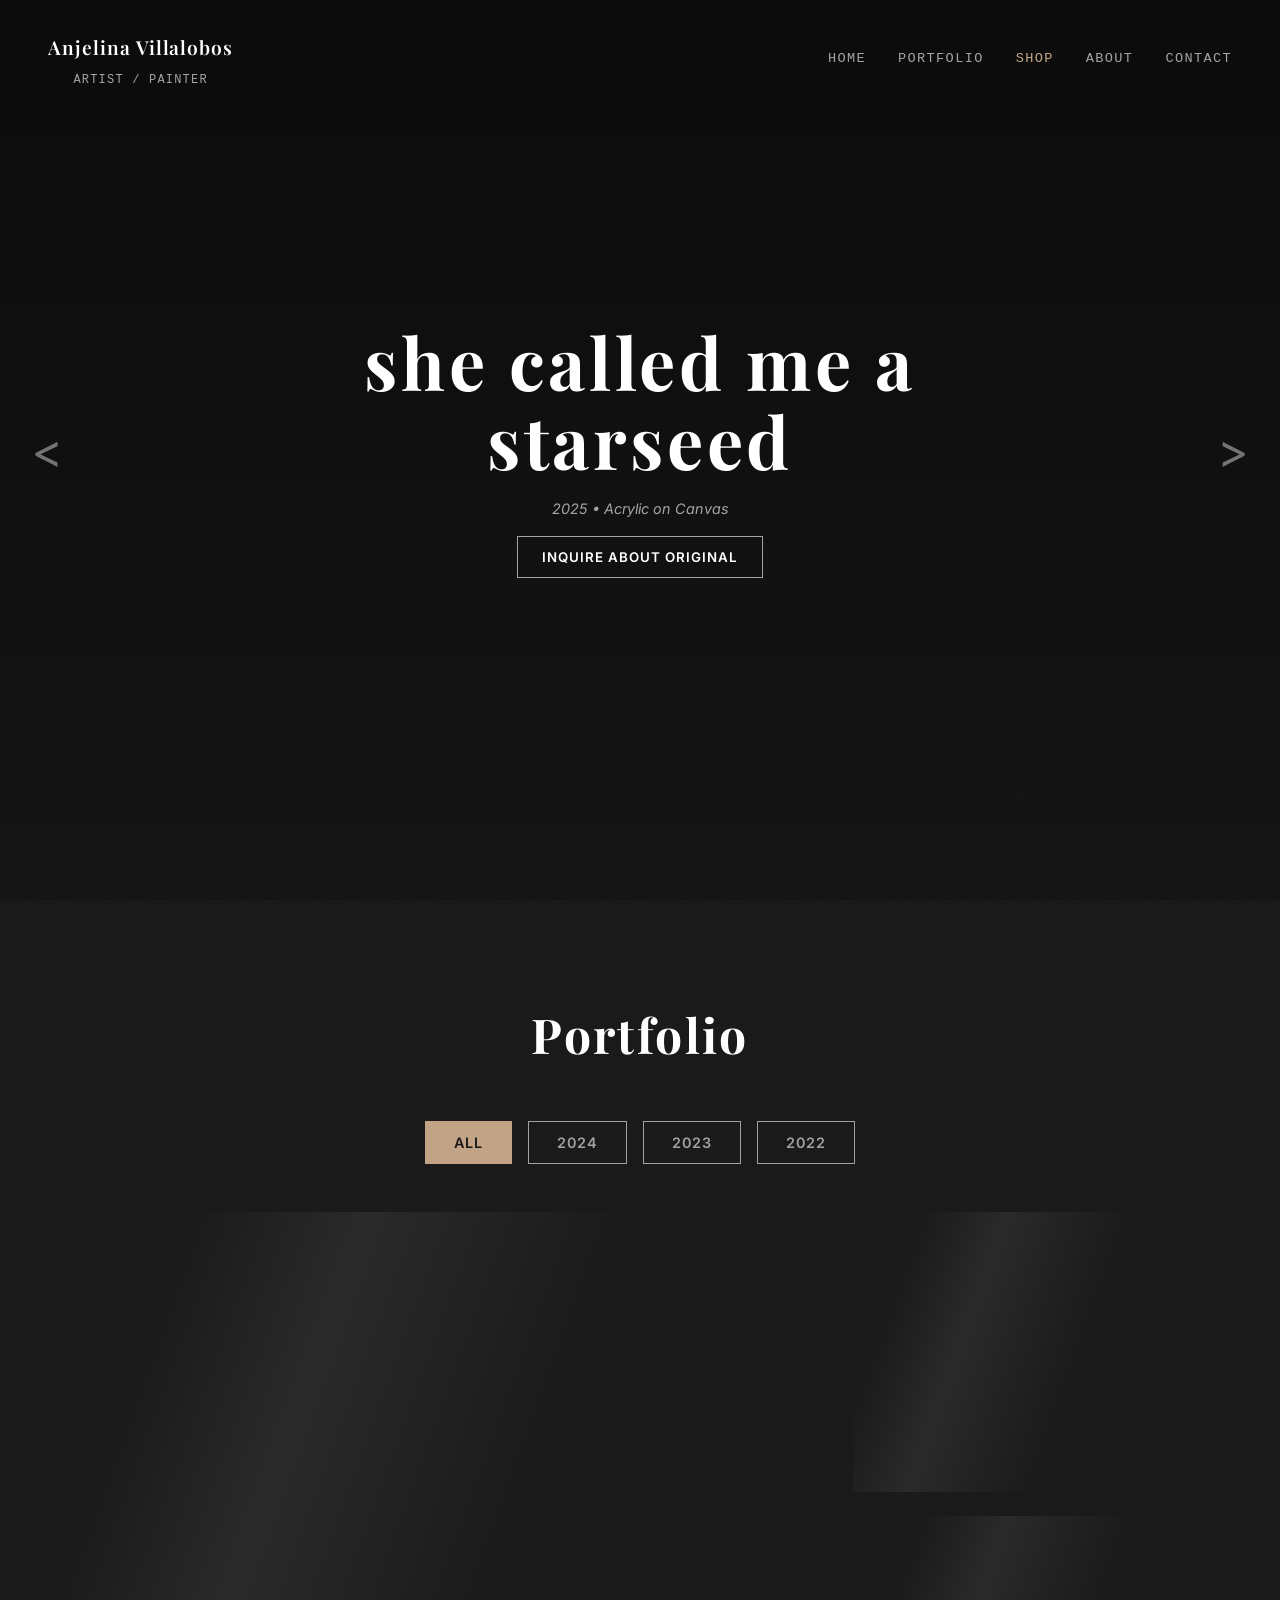
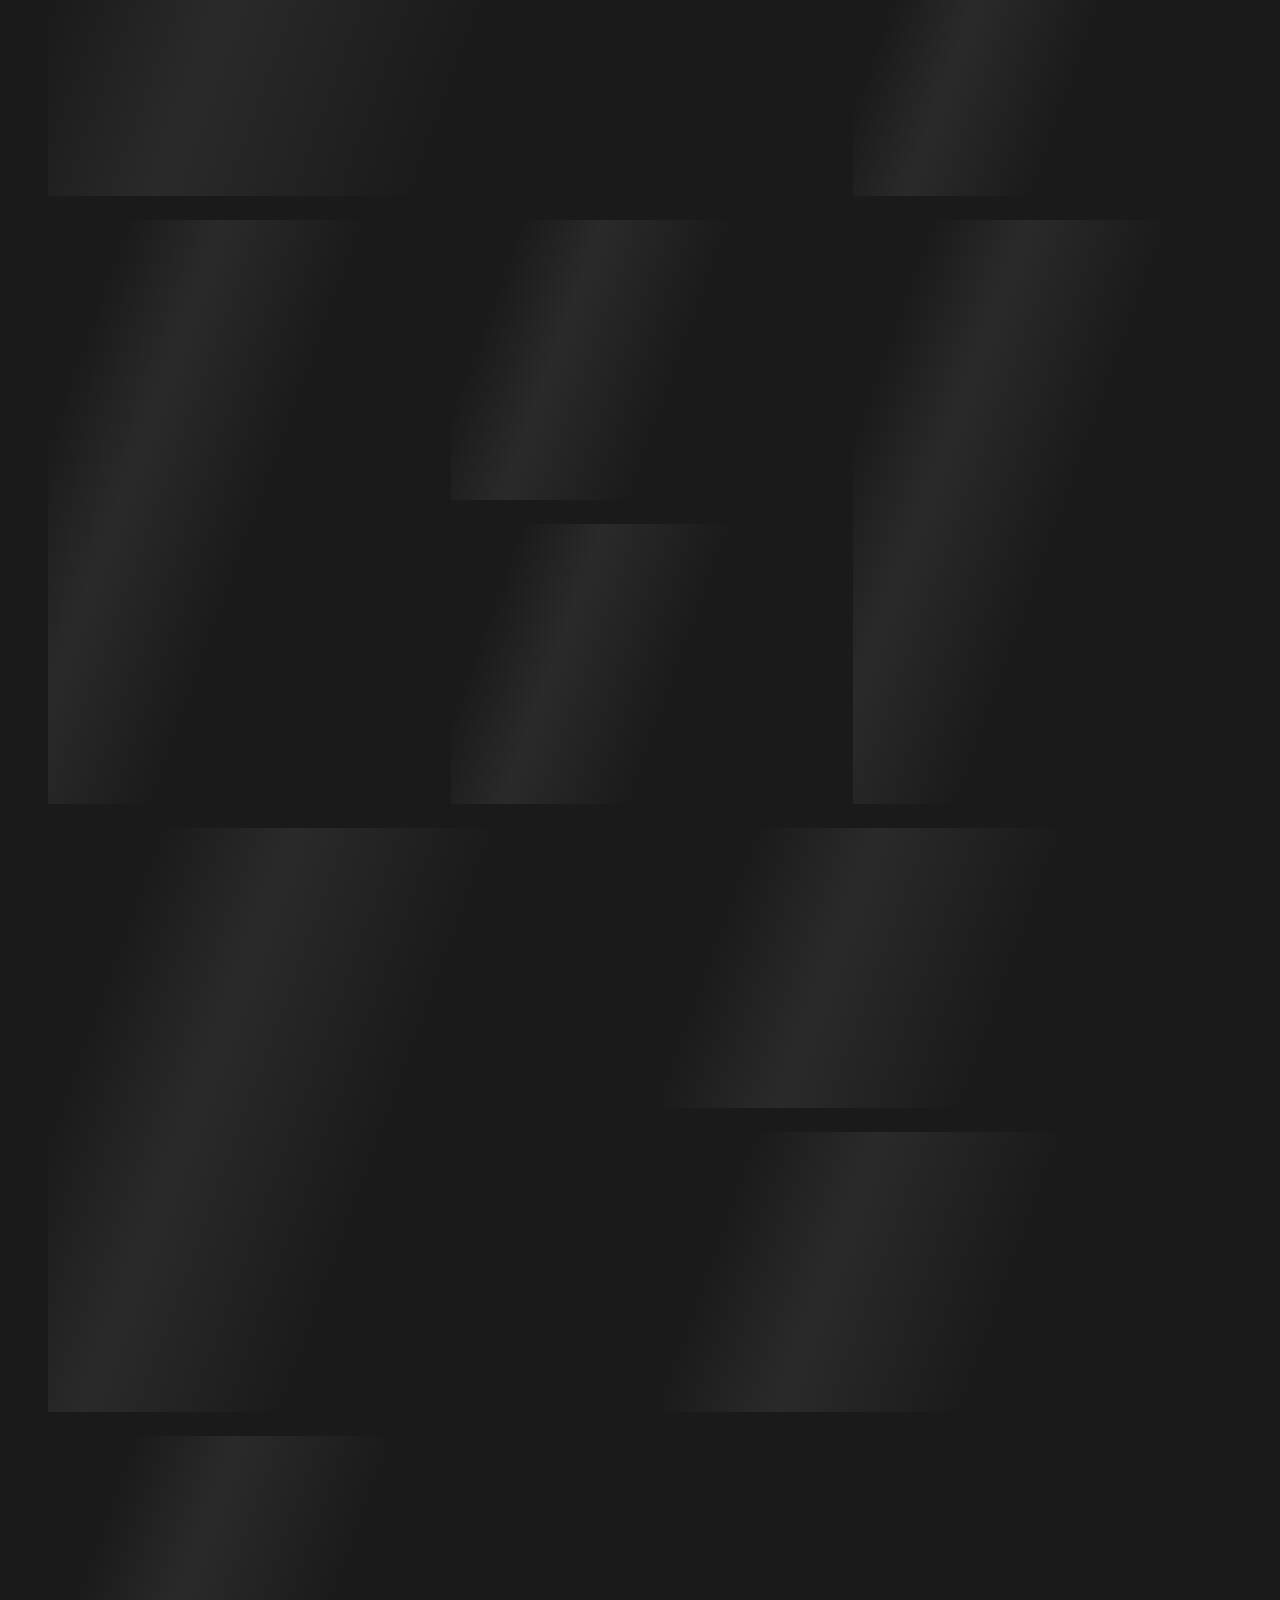
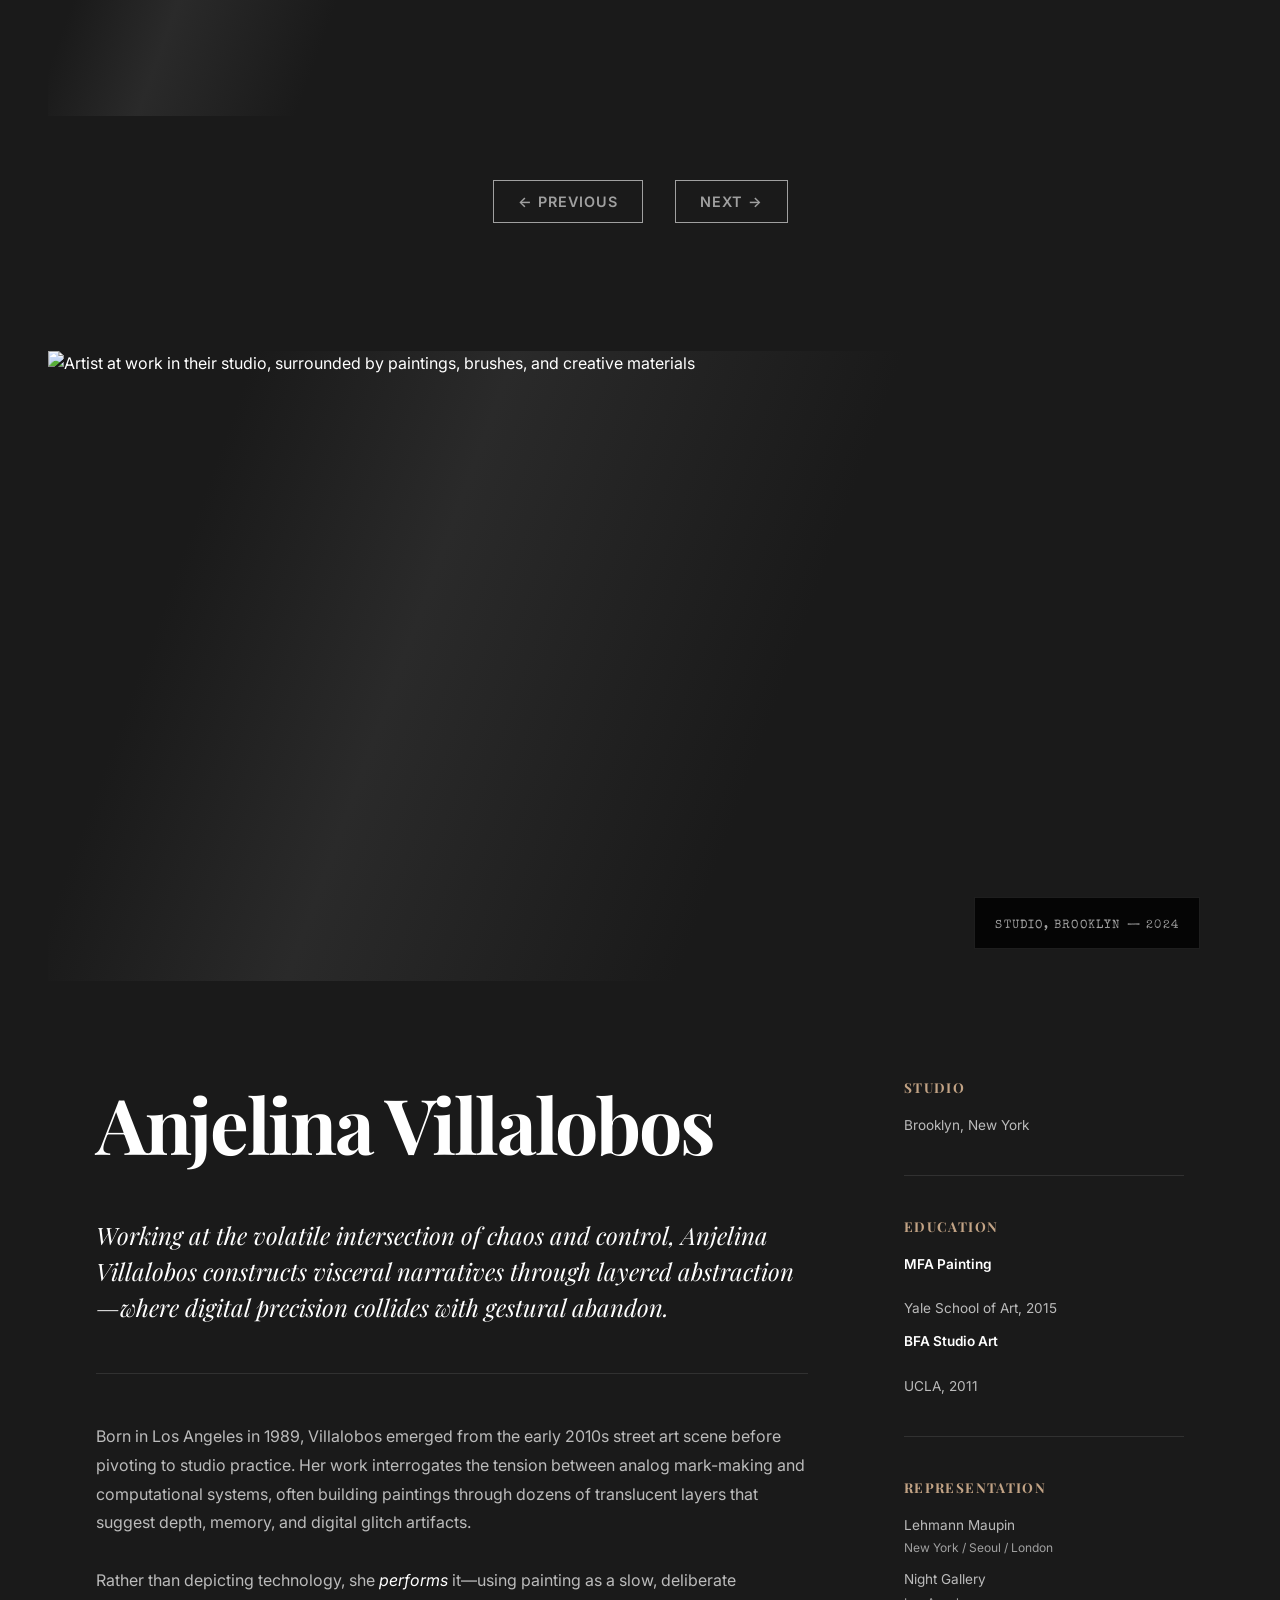
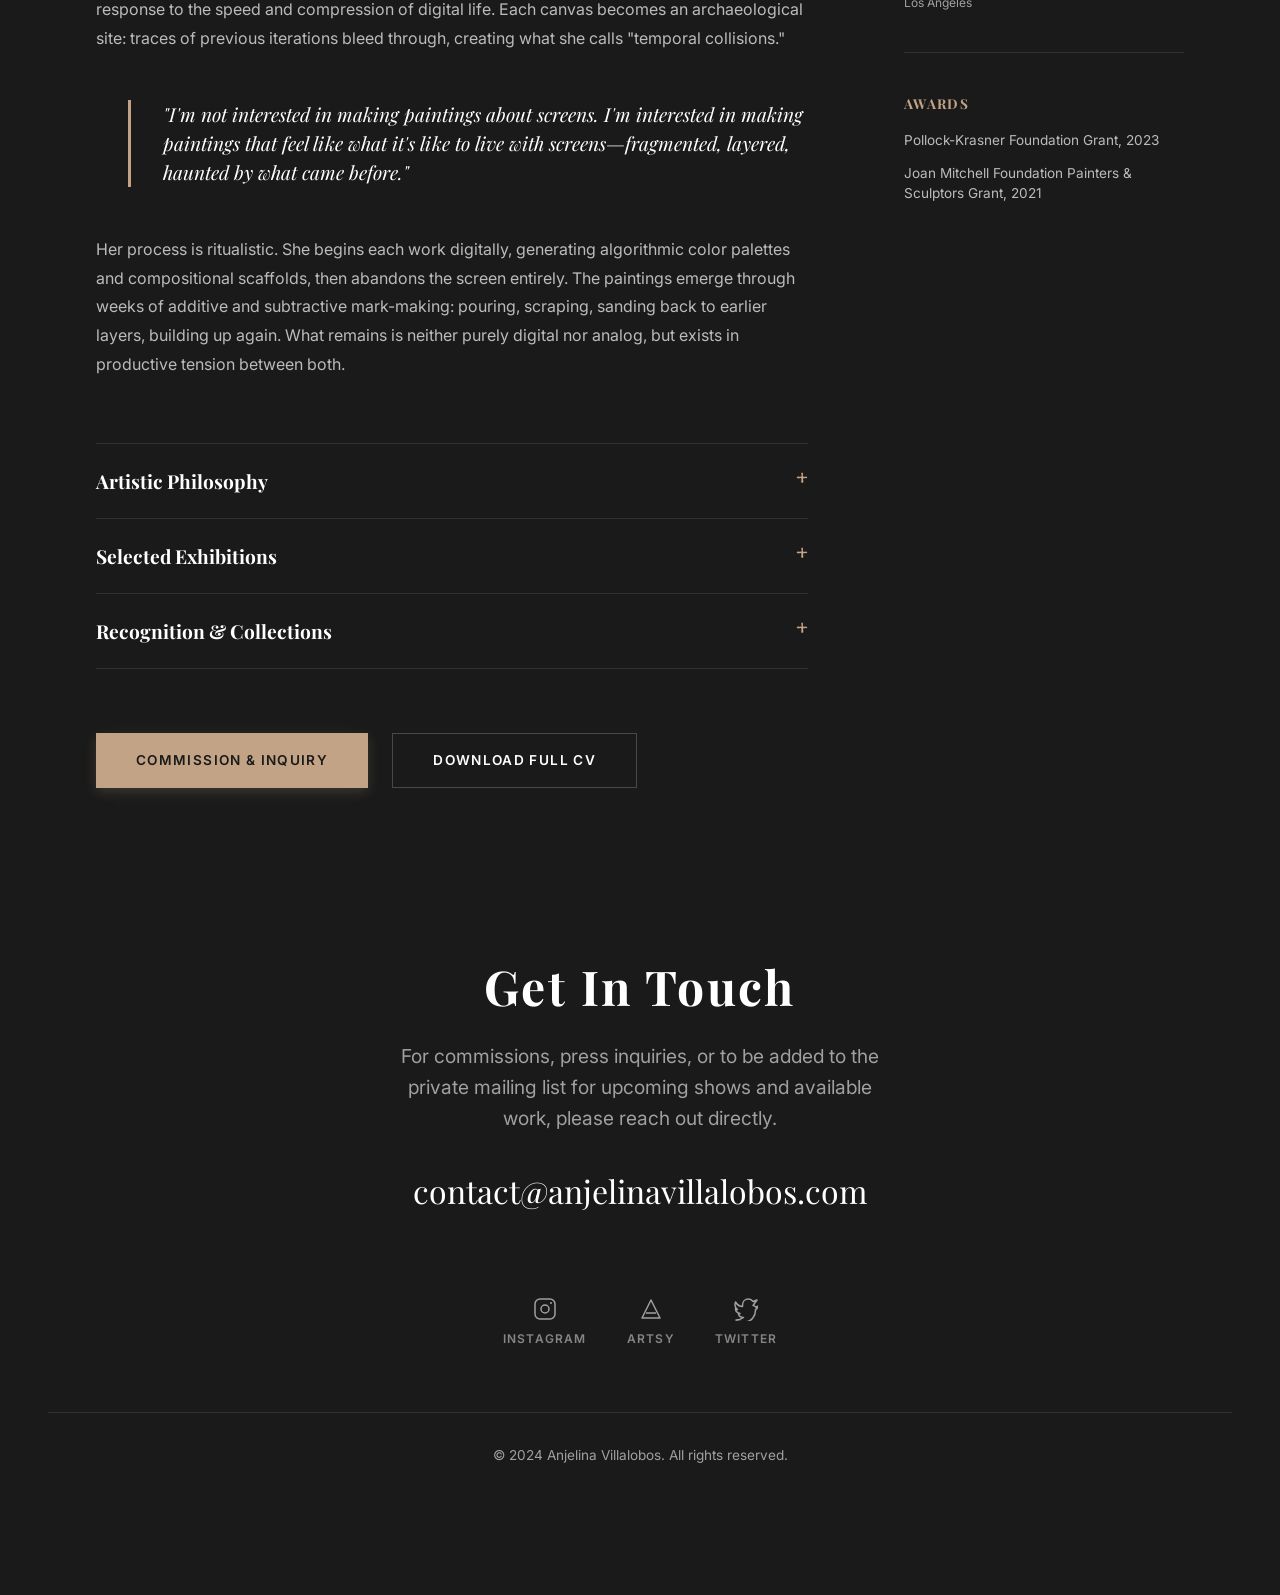
==== commit 23b0dd17: "Replace index.html with ultimate portfolio 🤖 Generated with [Claude Code](https://claude.com/claude-" ====
--- a/index.html
+++ b/index.html
@@ -2,14 +2,537 @@
 <html lang="en">
 <head>
     <meta charset="UTF-8">
-    <meta http-equiv="refresh" content="0; url=ultimate-portfolio.html">
-    <meta name="viewport" content="width=device-width, initial-scale=1.0">
-    <title>Redirecting...</title>
-    <script>
-        window.location.href = "ultimate-portfolio.html";
+    <meta name="viewport" content="width=device-width, initial-scale=1.0, viewport-fit=cover">
+    <meta name="referrer" content="no-referrer">
+
+    <!-- Primary Meta Tags -->
+    <title>Anjelina Villalobos | Contemporary Artist & Painter</title>
+    <meta name="title" content="Anjelina Villalobos | Contemporary Artist & Painter">
+    <meta name="description" content="Contemporary artist exploring abstract expressionism and digital media. View original paintings, prints, and commissioned work. Featured in Hi-Fructose and Juxtapoz.">
+    <meta name="keywords" content="contemporary artist, abstract art, painter, fine art, original paintings, art portfolio, Anjelina Villalobos">
+    <meta name="author" content="Anjelina Villalobos">
+    <meta name="theme-color" content="#111111">
+
+    <!-- Canonical URL -->
+    <link rel="canonical" href="https://anjelinavillalobos.com/">
+
+    <!-- Open Graph / Facebook -->
+    <meta property="og:type" content="website">
+    <meta property="og:url" content="https://anjelinavillalobos.com/">
+    <meta property="og:title" content="Anjelina Villalobos | Contemporary Artist & Painter">
+    <meta property="og:description" content="Contemporary artist exploring abstract expressionism and digital media. View original paintings, prints, and commissioned work.">
+    <meta property="og:image" content="https://anjelinavillalobos.com/assets/og-image.jpg">
+    <meta property="og:image:width" content="1200">
+    <meta property="og:image:height" content="630">
+
+    <!-- Twitter -->
+    <meta name="twitter:card" content="summary_large_image">
+    <meta name="twitter:url" content="https://anjelinavillalobos.com/">
+    <meta name="twitter:title" content="Anjelina Villalobos | Contemporary Artist & Painter">
+    <meta name="twitter:description" content="Contemporary artist exploring abstract expressionism and digital media. View original paintings, prints, and commissioned work.">
+    <meta name="twitter:image" content="https://anjelinavillalobos.com/assets/og-image.jpg">
+
+    <!-- Favicon -->
+    <link rel="icon" href="data:image/svg+xml,<svg xmlns='http://www.w3.org/2000/svg' viewBox='0 0 100 100'><text y='.9em' font-size='90'>🎨</text></svg>">
+
+    <link rel="preconnect" href="https://fonts.googleapis.com">
+    <link rel="preconnect" href="https://fonts.gstatic.com" crossorigin>
+    <link href="https://fonts.googleapis.com/css2?family=Playfair+Display:wght@400;700&family=Inter:wght@400;600&family=Special+Elite&display=swap" rel="stylesheet">
+    <link rel="stylesheet" href="styles/ultimate-portfolio.css">
+
+    <!-- Schema.org Structured Data -->
+    <script type="application/ld+json">
+    {
+        "@context": "https://schema.org",
+        "@type": "Person",
+        "@id": "https://anjelinavillalobos.com/#person",
+        "name": "Anjelina Villalobos",
+        "jobTitle": "Contemporary Artist",
+        "description": "Contemporary artist whose work explores the intersection of abstract expressionism and digital media.",
+        "url": "https://anjelinavillalobos.com",
+        "image": "https://anjelinavillalobos.com/assets/artist-photo.jpg",
+        "sameAs": [
+            "https://instagram.com/anjelinavillalobos",
+            "https://artsy.net/artist/anjelina-villalobos"
+        ],
+        "worksFor": {
+            "@type": "Organization",
+            "name": "Independent Artist"
+        },
+        "knowsAbout": ["Abstract Expressionism", "Contemporary Art", "Painting", "Digital Media"],
+        "award": ["Featured in Hi-Fructose", "Featured in Juxtapoz"]
+    }
     </script>
 </head>
 <body>
-    <p>If you are not redirected automatically, <a href="ultimate-portfolio.html">click here</a>.</p>
+    <a href="#main-image" class="skip-link">Skip to gallery</a>
+
+    <!-- Hero Section: Full-screen Image Viewer -->
+    <div class="fullscreen-container" id="container">
+
+        <div class="loading-overlay" id="loadingOverlay">
+            <div class="loading-content">
+                <div class="loading-text">LOADING</div>
+            </div>
+        </div>
+
+        <!-- Dual-layer background for crossfade -->
+        <div class="background-image-container">
+            <div class="bg-image" id="bgImage1" role="img" aria-label=""></div>
+            <div class="bg-image" id="bgImage2" role="img" aria-label=""></div>
+        </div>
+
+        <div class="preview-image prev" id="prevPreview"></div>
+        <div class="preview-image next" id="nextPreview"></div>
+
+        <header class="main-header" role="banner">
+            <div class="artist-info" tabindex="0">
+                <div class="artist-name">Anjelina Villalobos</div>
+                <div class="artist-title">ARTIST / PAINTER</div>
+            </div>
+
+            <!-- Mobile Menu Toggle -->
+            <button class="mobile-menu-toggle" aria-label="Toggle navigation menu" aria-expanded="false" aria-controls="main-nav">
+                <span class="hamburger-line"></span>
+                <span class="hamburger-line"></span>
+                <span class="hamburger-line"></span>
+            </button>
+
+            <nav id="main-nav" class="main-nav" role="navigation" aria-label="Main navigation">
+                <a href="#home">HOME</a>
+                <a href="#portfolio">PORTFOLIO</a>
+                <a href="#shop" class="shop-link">SHOP</a>
+                <a href="#about">ABOUT</a>
+                <a href="#contact">CONTACT</a>
+            </nav>
+        </header>
+
+        <div class="error-message" id="errorMessage" role="alert" aria-live="assertive">
+            <h3>FAILED TO LOAD IMAGE</h3>
+            <p>Please check your connection and try again.</p>
+            <button class="error-retry" id="errorRetry">RETRY</button>
+        </div>
+
+        <div class="hover-zone left" aria-hidden="true"></div>
+        <div class="hover-zone right" aria-hidden="true"></div>
+
+        <div class="carousel-nav">
+            <button class="prev" aria-label="Previous image">&lt;</button>
+            <button class="next" aria-label="Next image">&gt;</button>
+        </div>
+
+        <main id="main-image">
+            <div class="image-title">
+                <a href="#portfolio" class="title-link">
+                    <h1 id="imgTitle"></h1>
+                </a>
+                <a href="#portfolio" class="meta-link">
+                    <div class="image-meta" id="imgMeta"></div>
+                </a>
+                <button class="inquire-button" id="inquireBtn" style="display: none;">INQUIRE ABOUT ORIGINAL</button>
+            </div>
+        </main>
+
+        <button class="gallery-hint" id="galleryHint" aria-label="Open gallery overview" title="Gallery Overview">
+            <!-- Custom artistic icon: organic brushstroke frames -->
+            <svg class="hint-icon" width="20" height="20" viewBox="0 0 20 20" fill="none" xmlns="http://www.w3.org/2000/svg">
+                <!-- Top-left organic frame -->
+                <path d="M1 1C1 1 2.5 1.2 4 2.5C5 3.5 5.5 5 5.5 5.5L1 1Z" stroke="currentColor" stroke-width="1.5" stroke-linecap="round" stroke-linejoin="round"/>
+                <!-- Top-right organic frame -->
+                <path d="M19 1C19 1 17.5 1.2 16 2.5C15 3.5 14.5 5 14.5 5.5L19 1Z" stroke="currentColor" stroke-width="1.5" stroke-linecap="round" stroke-linejoin="round"/>
+                <!-- Bottom-left organic frame -->
+                <path d="M1 19C1 19 2.5 18.8 4 17.5C5 16.5 5.5 15 5.5 14.5L1 19Z" stroke="currentColor" stroke-width="1.5" stroke-linecap="round" stroke-linejoin="round"/>
+                <!-- Bottom-right organic frame -->
+                <path d="M19 19C19 19 17.5 18.8 16 17.5C15 16.5 14.5 15 14.5 14.5L19 19Z" stroke="currentColor" stroke-width="1.5" stroke-linecap="round" stroke-linejoin="round"/>
+                <!-- Center accent dots for visual interest -->
+                <circle cx="10" cy="10" r="1" fill="currentColor" opacity="0.6"/>
+                <circle cx="7" cy="10" r="0.5" fill="currentColor" opacity="0.4"/>
+                <circle cx="13" cy="10" r="0.5" fill="currentColor" opacity="0.4"/>
+            </svg>
+            <span class="hint-text"></span>
+        </button>
+
+    </div>
+
+    <!-- Scrollable Content Sections -->
+    <div class="content-wrapper">
+
+        <!-- Portfolio Grid Section -->
+        <section id="portfolio" class="portfolio-section">
+            <div class="section-header">
+                <h2>Portfolio</h2>
+            </div>
+
+            <!-- Year Filter Bar -->
+            <div class="filter-bar" id="filterBar" role="toolbar" aria-label="Filter artworks by year">
+                <button class="filter-btn active" data-year="all" aria-pressed="true">All</button>
+                <button class="filter-btn" data-year="2024" aria-pressed="false">2024</button>
+                <button class="filter-btn" data-year="2023" aria-pressed="false">2023</button>
+                <button class="filter-btn" data-year="2022" aria-pressed="false">2022</button>
+            </div>
+
+            <!-- Portfolio Grid -->
+            <div class="portfolio-grid" id="portfolioGrid" role="region" aria-label="Portfolio artworks">
+                <!-- Grid items will be dynamically generated -->
+            </div>
+
+            <!-- Pagination Controls -->
+            <div class="pagination-controls" id="paginationControls">
+                <button class="pagination-btn prev-btn" id="prevPageBtn" aria-label="Previous page">
+                    <span>← Previous</span>
+                </button>
+                <div class="pagination-numbers" id="paginationNumbers">
+                    <!-- Page numbers will be dynamically generated -->
+                </div>
+                <button class="pagination-btn next-btn" id="nextPageBtn" aria-label="Next page">
+                    <span>Next →</span>
+                </button>
+            </div>
+
+            <div class="pagination-info" id="paginationInfo">
+                <!-- Page info will be dynamically generated -->
+            </div>
+        </section>
+
+        <!-- About Section - Editorial Magazine Style -->
+        <section id="about" class="about-section" aria-labelledby="about-heading">
+
+            <!-- Hero Image Block -->
+            <div class="about-hero">
+                <div class="about-hero-image">
+                    <img
+                        src="https://images.unsplash.com/photo-1513364776144-60967b0f800f?q=80&w=1400&fm=webp"
+                        alt="Artist at work in their studio, surrounded by paintings, brushes, and creative materials"
+                        class="artist-photo-large"
+                        loading="lazy"
+                        width="1400"
+                        height="900">
+                    <div class="image-caption">
+                        <span class="caption-text">Studio, Brooklyn — 2024</span>
+                    </div>
+                </div>
+            </div>
+
+            <!-- Content Grid -->
+            <div class="about-content-grid">
+
+                <!-- Main Bio Column -->
+                <div class="bio-main">
+                    <h2 id="about-heading" class="about-main-heading">Anjelina Villalobos</h2>
+
+                    <div class="about-intro">
+                        <p class="lead-text">Working at the volatile intersection of chaos and control, Anjelina Villalobos constructs visceral narratives through layered abstraction—where digital precision collides with gestural abandon.</p>
+                    </div>
+
+                    <div class="bio-body">
+                        <p>Born in Los Angeles in 1989, Villalobos emerged from the early 2010s street art scene before pivoting to studio practice. Her work interrogates the tension between analog mark-making and computational systems, often building paintings through dozens of translucent layers that suggest depth, memory, and digital glitch artifacts.</p>
+
+                        <p>Rather than depicting technology, she <em>performs</em> it—using painting as a slow, deliberate response to the speed and compression of digital life. Each canvas becomes an archaeological site: traces of previous iterations bleed through, creating what she calls "temporal collisions."</p>
+
+                        <blockquote class="pull-quote">
+                            "I'm not interested in making paintings about screens. I'm interested in making paintings that feel like what it's like to live with screens—fragmented, layered, haunted by what came before."
+                        </blockquote>
+
+                        <p>Her process is ritualistic. She begins each work digitally, generating algorithmic color palettes and compositional scaffolds, then abandons the screen entirely. The paintings emerge through weeks of additive and subtractive mark-making: pouring, scraping, sanding back to earlier layers, building up again. What remains is neither purely digital nor analog, but exists in productive tension between both.</p>
+                    </div>
+
+                    <!-- Expandable Sections -->
+                    <div class="about-expandable-sections">
+
+                        <!-- Philosophy Section -->
+                        <div class="expandable-section">
+                            <button class="section-toggle" aria-expanded="false" aria-controls="philosophy-content">
+                                <span class="toggle-label">Artistic Philosophy</span>
+                                <span class="toggle-icon" aria-hidden="true">+</span>
+                            </button>
+                            <div class="section-content" id="philosophy-content" hidden>
+                                <p>Villalobos describes her practice as "painting after the internet"—a term she uses not chronologically, but conceptually. Her work acknowledges that painting can no longer pretend the digital realm doesn't exist, yet refuses to be subsumed by it.</p>
+                                <p>"Every painting is a small rebellion against immediacy," she explains. "I'm drawn to processes that can't be undone with Command-Z. There's a permanence to analog error that I find generative. The digital allows infinite revisions; painting forces commitment."</p>
+                                <p>Her studio practice incorporates meditation, long periods of observation, and intentional technological disconnection. She views each painting as a "slow artifact" in opposition to the velocity of contemporary image culture.</p>
+                            </div>
+                        </div>
+
+                        <!-- Exhibition History -->
+                        <div class="expandable-section">
+                            <button class="section-toggle" aria-expanded="false" aria-controls="exhibitions-content">
+                                <span class="toggle-label">Selected Exhibitions</span>
+                                <span class="toggle-icon" aria-hidden="true">+</span>
+                            </button>
+                            <div class="section-content" id="exhibitions-content" hidden>
+                                <div class="exhibition-list">
+                                    <div class="exhibition-item">
+                                        <span class="exhibition-year">2024</span>
+                                        <div class="exhibition-details">
+                                            <strong>Temporal Collisions</strong> (Solo)<br>
+                                            Lehmann Maupin, New York
+                                        </div>
+                                    </div>
+                                    <div class="exhibition-item">
+                                        <span class="exhibition-year">2023</span>
+                                        <div class="exhibition-details">
+                                            <strong>After the Interface</strong> (Group)<br>
+                                            Saatchi Gallery, London
+                                        </div>
+                                    </div>
+                                    <div class="exhibition-item">
+                                        <span class="exhibition-year">2023</span>
+                                        <div class="exhibition-details">
+                                            <strong>Signal/Noise</strong> (Solo)<br>
+                                            Night Gallery, Los Angeles
+                                        </div>
+                                    </div>
+                                    <div class="exhibition-item">
+                                        <span class="exhibition-year">2022</span>
+                                        <div class="exhibition-details">
+                                            <strong>New Abstraction</strong> (Group)<br>
+                                            Hauser & Wirth, Somerset
+                                        </div>
+                                    </div>
+                                    <div class="exhibition-item">
+                                        <span class="exhibition-year">2021</span>
+                                        <div class="exhibition-details">
+                                            <strong>Painter Painter</strong> (Group)<br>
+                                            Walker Art Center, Minneapolis
+                                        </div>
+                                    </div>
+                                </div>
+                            </div>
+                        </div>
+
+                        <!-- Recognition & Collections -->
+                        <div class="expandable-section">
+                            <button class="section-toggle" aria-expanded="false" aria-controls="recognition-content">
+                                <span class="toggle-label">Recognition & Collections</span>
+                                <span class="toggle-icon" aria-hidden="true">+</span>
+                            </button>
+                            <div class="section-content" id="recognition-content" hidden>
+                                <p><strong>Select Press & Features:</strong></p>
+                                <ul class="recognition-list">
+                                    <li><em>Artforum</em> — "Artists to Watch" (2023)</li>
+                                    <li><em>Juxtapoz</em> — Cover Feature (Winter 2023)</li>
+                                    <li><em>Hi-Fructose</em> — Studio Visit (Vol. 58)</li>
+                                    <li><em>The New York Times</em> — "Painting's Digital Turn" (2022)</li>
+                                    <li><em>Frieze</em> — Critics' Picks (May 2022)</li>
+                                </ul>
+
+                                <p><strong>Public & Private Collections:</strong></p>
+                                <ul class="recognition-list">
+                                    <li>Los Angeles County Museum of Art (LACMA)</li>
+                                    <li>Museum of Contemporary Art, Chicago</li>
+                                    <li>Rubell Family Collection</li>
+                                    <li>Deutsche Bank Collection</li>
+                                    <li>X Artists' Books Collection (MoMA Library)</li>
+                                </ul>
+                            </div>
+                        </div>
+
+                    </div>
+
+                    <!-- CV Link -->
+                    <div class="about-cta">
+                        <a href="#contact" class="cv-link-primary">Commission & Inquiry</a>
+                        <a href="/assets/villalobos-cv-2024.pdf" class="cv-link-secondary" aria-label="Download full curriculum vitae PDF" download>Download Full CV</a>
+                    </div>
+                </div>
+
+                <!-- Sidebar Details -->
+                <aside class="bio-sidebar">
+                    <div class="sidebar-block">
+                        <h3 class="sidebar-heading">Studio</h3>
+                        <p class="sidebar-text">Brooklyn, New York</p>
+                    </div>
+
+                    <div class="sidebar-block">
+                        <h3 class="sidebar-heading">Education</h3>
+                        <p class="sidebar-text">
+                            <strong>MFA Painting</strong><br>
+                            Yale School of Art, 2015
+                        </p>
+                        <p class="sidebar-text">
+                            <strong>BFA Studio Art</strong><br>
+                            UCLA, 2011
+                        </p>
+                    </div>
+
+                    <div class="sidebar-block">
+                        <h3 class="sidebar-heading">Representation</h3>
+                        <p class="sidebar-text">
+                            Lehmann Maupin<br>
+                            <small>New York / Seoul / London</small>
+                        </p>
+                        <p class="sidebar-text">
+                            Night Gallery<br>
+                            <small>Los Angeles</small>
+                        </p>
+                    </div>
+
+                    <div class="sidebar-block">
+                        <h3 class="sidebar-heading">Awards</h3>
+                        <p class="sidebar-text">Pollock-Krasner Foundation Grant, 2023</p>
+                        <p class="sidebar-text">Joan Mitchell Foundation Painters & Sculptors Grant, 2021</p>
+                    </div>
+                </aside>
+
+            </div>
+        </section>
+
+        <!-- Contact Section -->
+        <section id="contact" class="contact-section" aria-labelledby="contact-heading">
+            <h2 id="contact-heading" class="section-title">Get In Touch</h2>
+            <p class="contact-intro">For commissions, press inquiries, or to be added to the private mailing list for upcoming shows and available work, please reach out directly.</p>
+            <a href="mailto:contact@anjelinavillalobos.com" class="email-link" aria-label="Email Anjelina Villalobos">contact@anjelinavillalobos.com</a>
+            <nav class="social-links" aria-label="Social media links">
+                <a href="https://instagram.com" target="_blank" rel="noopener noreferrer" aria-label="Follow on Instagram" class="social-icon">
+                    <svg width="24" height="24" viewBox="0 0 24 24" fill="none" xmlns="http://www.w3.org/2000/svg">
+                        <rect x="2" y="2" width="20" height="20" rx="5" stroke="currentColor" stroke-width="1.5"/>
+                        <circle cx="12" cy="12" r="4" stroke="currentColor" stroke-width="1.5"/>
+                        <circle cx="18" cy="6" r="1" fill="currentColor"/>
+                    </svg>
+                    <span class="social-label">Instagram</span>
+                </a>
+                <a href="https://artsy.net" target="_blank" rel="noopener noreferrer" aria-label="View collection on Artsy" class="social-icon">
+                    <svg width="24" height="24" viewBox="0 0 24 24" fill="none" xmlns="http://www.w3.org/2000/svg">
+                        <path d="M3 21L12 3L21 21H3Z" stroke="currentColor" stroke-width="1.5" stroke-linejoin="round"/>
+                        <line x1="7" y1="16" x2="17" y2="16" stroke="currentColor" stroke-width="1.5"/>
+                    </svg>
+                    <span class="social-label">Artsy</span>
+                </a>
+                <a href="https://twitter.com" target="_blank" rel="noopener noreferrer" aria-label="Follow on Twitter" class="social-icon">
+                    <svg width="24" height="24" viewBox="0 0 24 24" fill="none" xmlns="http://www.w3.org/2000/svg">
+                        <path d="M23 3C22 3.5 20.5 4 19 4.5C18 3 16.5 2 14.5 2C11 2 8.5 4.5 8.5 8C8.5 8.5 8.5 9 8.5 9.5C5.5 9.5 3 7.5 1.5 5C1 6 1 7 1 8C1 10 2 11.5 3.5 12.5C2.5 12.5 2 12 1.5 11.5C1.5 14 3.5 16 6 16.5C5.5 16.5 5 17 4.5 17C5 19 7 20.5 9.5 20.5C7.5 22 5 23 2 23C4.5 24.5 7.5 25 10.5 25C17.5 25 21.5 19 21.5 13.5V12.5C22.5 12 23.5 11 24 10C23.5 10 23 10.5 22.5 10.5C23 10 23.5 9.5 24 9C23.5 9.5 22.5 10 21.5 10C21 9 20 8.5 19 8.5L23 3Z" stroke="currentColor" stroke-width="1.5" stroke-linejoin="round"/>
+                    </svg>
+                    <span class="social-label">Twitter</span>
+                </a>
+            </nav>
+        </section>
+
+        <!-- Footer -->
+        <footer class="site-footer">
+            <p>&copy; 2024 Anjelina Villalobos. All rights reserved.</p>
+        </footer>
+
+    </div>
+
+    <div class="sr-only" role="status" aria-live="polite" aria-atomic="true" id="announcer"></div>
+
+    <!-- Lightbox Toast Notification (First-time hint) -->
+    <div id="lightboxToast" role="alert" aria-live="assertive">
+        Use <kbd>Esc</kbd> and <kbd>←</kbd> <kbd>→</kbd> to navigate
+    </div>
+
+    <!-- Command Bar Gallery -->
+    <div class="command-bar-overlay" id="commandBar" role="dialog" aria-label="Gallery overview" aria-modal="true">
+        <div class="command-bar-content">
+            <div class="command-bar-header">
+                <p>GALLERY / Press <kbd>Esc</kbd> or <kbd>G</kbd> to close</p>
+            </div>
+            <div class="thumbnail-grid" id="thumbnailGrid" role="grid"></div>
+        </div>
+    </div>
+
+    <!-- Lightbox Modal -->
+    <div class="lightbox-overlay" id="lightboxOverlay" role="dialog" aria-label="Artwork detail view" aria-modal="true">
+        <button class="lightbox-close" id="lightboxClose" aria-label="Close lightbox">
+            <svg width="24" height="24" viewBox="0 0 24 24" fill="none" xmlns="http://www.w3.org/2000/svg">
+                <path d="M18 6L6 18" stroke="currentColor" stroke-width="1.5" stroke-linecap="round"/>
+                <path d="M6 6L18 18" stroke="currentColor" stroke-width="1.5" stroke-linecap="round"/>
+            </svg>
+        </button>
+
+        <div class="lightbox-nav">
+            <button class="lightbox-nav-btn prev" id="lightboxPrev" aria-label="Previous artwork">
+                <svg width="32" height="32" viewBox="0 0 32 32" fill="none" xmlns="http://www.w3.org/2000/svg">
+                    <path d="M20 8L12 16L20 24" stroke="currentColor" stroke-width="1.5" stroke-linecap="round" stroke-linejoin="round"/>
+                </svg>
+            </button>
+            <button class="lightbox-nav-btn next" id="lightboxNext" aria-label="Next artwork">
+                <svg width="32" height="32" viewBox="0 0 32 32" fill="none" xmlns="http://www.w3.org/2000/svg">
+                    <path d="M12 8L20 16L12 24" stroke="currentColor" stroke-width="1.5" stroke-linecap="round" stroke-linejoin="round"/>
+                </svg>
+            </button>
+        </div>
+
+        <div class="lightbox-content">
+            <div class="lightbox-image-container">
+                <div class="lightbox-loading" id="lightboxLoading">
+                    <div class="lightbox-loading-spinner"></div>
+                </div>
+                <img id="lightboxImage" src="" alt="" class="lightbox-image">
+                <img id="lightboxImage2" src="" alt="" class="lightbox-image">
+            </div>
+            <div class="lightbox-info">
+                <h2 id="lightboxTitle"></h2>
+                <p id="lightboxMeta"></p>
+                <p id="lightboxDescription"></p>
+                <p id="lightboxTechnique"></p>
+                <p id="lightboxInspiration"></p>
+                <p id="lightboxSeries"></p>
+                <p id="lightboxDimensionsNote"></p>
+                <button class="lightbox-inquire-btn" id="lightboxInquireBtn" style="display: none;"></button>
+            </div>
+        </div>
+
+        <!-- Bottom overlay with artwork info -->
+        <div class="lightbox-bottom-bar" id="lightboxBottomBar">
+            <div class="lightbox-bottom-content">
+                <div class="lightbox-bottom-info">
+                    <h3 class="lightbox-bottom-title" id="lightboxBottomTitle"></h3>
+                    <p class="lightbox-bottom-meta" id="lightboxBottomMeta"></p>
+                </div>
+                <div class="lightbox-bottom-controls">
+                    <span class="lightbox-counter" id="lightboxCounter"></span>
+                    <button class="lightbox-info-toggle" id="lightboxInfoToggle" aria-label="Toggle artwork details">
+                        <svg width="20" height="20" viewBox="0 0 20 20" fill="none" xmlns="http://www.w3.org/2000/svg">
+                            <circle cx="10" cy="10" r="8" stroke="currentColor" stroke-width="1.5"/>
+                            <circle cx="10" cy="6.5" r="1.2" fill="currentColor"/>
+                            <rect x="9.25" y="9.5" width="1.5" height="6" fill="currentColor" rx="0.75"/>
+                        </svg>
+                    </button>
+                </div>
+            </div>
+        </div>
+
+        <!-- Expanded info panel - Museum Placard Structure -->
+        <div class="lightbox-expanded-info" id="lightboxExpandedInfo">
+            <div class="lightbox-expanded-content">
+                <button class="lightbox-expanded-close" id="lightboxExpandedClose" aria-label="Close details">
+                    <svg width="20" height="20" viewBox="0 0 20 20" fill="none" xmlns="http://www.w3.org/2000/svg">
+                        <path d="M15 5L5 15" stroke="currentColor" stroke-width="1.5" stroke-linecap="round"/>
+                        <path d="M5 5L15 15" stroke="currentColor" stroke-width="1.5" stroke-linecap="round"/>
+                    </svg>
+                </button>
+
+                <!-- Title Section -->
+                <h2 class="placard-title" id="lightboxExpandedTitle"></h2>
+                <p class="placard-meta" id="lightboxExpandedMeta"></p>
+
+                <!-- Artist's Statement Section -->
+                <div class="placard-section" id="artistStatementSection" style="display: none;">
+                    <h3 class="placard-heading">Artist's Statement</h3>
+                    <blockquote class="placard-statement" id="lightboxArtistStatement"></blockquote>
+                </div>
+
+                <!-- Additional Details -->
+                <div class="placard-section">
+                    <p id="lightboxExpandedDescription"></p>
+                    <p id="lightboxExpandedTechnique"></p>
+                    <p id="lightboxExpandedInspiration"></p>
+                    <p id="lightboxExpandedSeries"></p>
+                    <p id="lightboxExpandedDimensionsNote"></p>
+                </div>
+
+                <button class="lightbox-expanded-inquire-btn" id="lightboxExpandedInquireBtn" style="display: none;"></button>
+            </div>
+        </div>
+    </div>
+
+    <!-- GSAP + Plugins for animations -->
+    <script src="https://cdnjs.cloudflare.com/ajax/libs/gsap/3.12.5/gsap.min.js"></script>
+    <script src="https://cdnjs.cloudflare.com/ajax/libs/gsap/3.12.5/ScrollTrigger.min.js"></script>
+    <script src="https://cdnjs.cloudflare.com/ajax/libs/gsap/3.12.5/Flip.min.js"></script>
+
+    <!-- Modular Portfolio Application -->
+    <script type="module" src="scripts/modules/main.js"></script>
+
 </body>
 </html>
--- a/styles/ultimate-portfolio.css
+++ b/styles/ultimate-portfolio.css
@@ -0,0 +1,2809 @@
+/* ====================================
+   CSS Variables - Gold Aesthetic
+   ==================================== */
+:root {
+    --font-heading: 'Playfair Display', serif;
+    --font-body: 'Inter', -apple-system, BlinkMacSystemFont, 'Segoe UI', 'Helvetica Neue', Arial, sans-serif;
+    --font-special: 'Special Elite', monospace;
+
+    /* Core Color Palette */
+    --color-primary: #ffffff;
+    --color-secondary: #a0a0a0;
+    --color-background: #1a1a1a;
+
+    /* Interactive & Accent Colors - Semantic naming */
+    --color-accent: #c2a385;           /* Gold - CTAs and primary actions only */
+    --color-accent-hover: #d4b596;     /* Gold hover state */
+    --color-interactive: #ffffff;       /* White - for hover states on non-CTA elements */
+
+    /* Status Colors (muted, gallery-appropriate) */
+    --color-available: #4a5f4a;        /* Muted forest green */
+    --color-sold: #5f4a4a;             /* Muted burgundy */
+
+    --ease-quick: cubic-bezier(0, 0, 0.2, 1);        /* Quick decelerate - for hovers & quick interactions */
+    --ease-anticipatory: cubic-bezier(0.4, 0, 0.2, 1); /* Anticipatory - for major transitions */
+    --ease-smooth: cubic-bezier(0.4, 0, 0.2, 1);     /* General smooth transitions */
+
+    /* Subtle custom cursor (dot) for interactive elements on desktop */
+    --cursor-dot: url('data:image/svg+xml;utf8,<svg xmlns="http://www.w3.org/2000/svg" width="12" height="12" viewBox="0 0 12 12"><circle cx="6" cy="6" r="3" fill="white"/><circle cx="6" cy="6" r="5.5" fill="none" stroke="black" stroke-width="1"/></svg>') 6 6, pointer;
+
+    /* Typographic Scale - Strict hierarchy for visual consistency */
+    --text-xs: 0.75rem;      /* 12px - captions, fine print */
+    --text-sm: 0.85rem;      /* 13.6px - small UI text */
+    --text-base: 0.9rem;     /* 14.4px - body text */
+    --text-md: 1rem;         /* 16px - emphasis text */
+    --text-lg: 1.2rem;       /* 19.2px - subheadings */
+    --text-xl: 1.5rem;       /* 24px - section headings */
+    --text-2xl: 2rem;        /* 32px - page headings */
+    --text-3xl: 2.5rem;      /* 40px - hero headings */
+    --text-4xl: 3rem;        /* 48px - display text */
+    --text-5xl: 4rem;        /* 64px - hero display */
+
+    /* Line Heights - Optimized for readability */
+    --leading-tight: 1.2;    /* Headings */
+    --leading-normal: 1.5;   /* UI text */
+    --leading-relaxed: 1.8;  /* Body paragraphs */
+    --leading-loose: 2;      /* Spacious reading */
+
+    /* Letter Spacing */
+    --tracking-tight: -0.02em;
+    --tracking-normal: 0;
+    --tracking-wide: 0.05em;
+    --tracking-wider: 0.1em;
+}
+
+/* ====================================
+   CSS Reset and Basic Setup
+   ==================================== */
+* {
+    margin: 0;
+    padding: 0;
+    box-sizing: border-box;
+}
+
+html {
+    scroll-behavior: smooth;
+}
+
+body {
+    width: 100%;
+    min-height: 100vh;
+    background-color: var(--color-background);
+    color: var(--color-primary);
+    font-family: var(--font-body);
+    line-height: 1.6;
+    -webkit-font-smoothing: antialiased;
+    -moz-osx-font-smoothing: grayscale;
+    padding: env(safe-area-inset-top) env(safe-area-inset-right) env(safe-area-inset-bottom) env(safe-area-inset-left);
+}
+
+/* ====================================
+   Custom Cursor (Desktop Only)
+   ==================================== */
+@media (hover: hover) and (pointer: fine) {
+    /* Apply dot cursor to common interactive elements */
+    button,
+    .filter-btn,
+    .pagination-btn,
+    .page-number,
+    .lightbox-nav-btn,
+    .lightbox-inquire-btn,
+    .thumbnail-item,
+    .gallery-hint,
+    .cv-link,
+    .email-link,
+    .main-header nav a,
+    .grid-item a,
+    .grid-item {
+        cursor: var(--cursor-dot);
+    }
+
+    /* Preserve text and input cursors */
+    input,
+    textarea,
+    select,
+    input:focus,
+    textarea:focus,
+    select:focus,
+    .artist-bio p,
+    p,
+    .image-meta {
+        cursor: text;
+    }
+}
+
+/* ====================================
+   Noise Overlay Effect
+   ==================================== */
+body::before {
+    content: "";
+    position: fixed;
+    top: 0;
+    left: 0;
+    width: 100vw;
+    height: 100vh;
+    z-index: 1000;
+    pointer-events: none;
+    background-image: url("data:image/svg+xml,%3Csvg viewBox='0 0 1000 1000' xmlns='http://www.w3.org/2000/svg'%3E%3Cfilter id='noiseFilter'%3E%3CfeTurbulence type='fractalNoise' baseFrequency='0.8' numOctaves='3' stitchTiles='stitch'/%3E%3C/filter%3E%3Crect width='100%25' height='100%25' filter='url(%23noiseFilter)'/%3E%3C/svg%3E");
+    opacity: 0.15;
+    mix-blend-mode: overlay;
+}
+
+/* ====================================
+   Accessibility
+   ==================================== */
+.skip-link {
+    position: absolute;
+    top: -100px;
+    left: 16px;
+    background: var(--color-primary);
+    color: var(--color-background);
+    padding: 12px 24px;
+    text-decoration: none;
+    z-index: 10000;
+    font-weight: bold;
+}
+
+.skip-link:focus {
+    top: 16px;
+    outline: 3px solid var(--color-primary);
+    outline-offset: 3px;
+}
+
+.sr-only {
+    position: absolute;
+    width: 1px;
+    height: 1px;
+    padding: 0;
+    margin: -1px;
+    overflow: hidden;
+    clip: rect(0, 0, 0, 0);
+    white-space: nowrap;
+    border-width: 0;
+}
+
+/* ====================================
+   Main Container (Hero Section)
+   ==================================== */
+.fullscreen-container {
+    position: relative;
+    width: 100%;
+    height: 100vh;
+    display: flex;
+    align-items: center;
+    justify-content: center;
+    touch-action: pan-y;
+    cursor: grab;
+    overflow: hidden;
+}
+
+.fullscreen-container.dragging {
+    cursor: grabbing;
+}
+
+/* ====================================
+   Dual-Layer Background (Crossfade)
+   ==================================== */
+.background-image-container {
+    position: absolute;
+    top: 0;
+    left: 0;
+    width: 100%;
+    height: 100%;
+    z-index: 1;
+    overflow: hidden;
+}
+
+.bg-image {
+    position: absolute;
+    top: 0;
+    left: 0;
+    width: 100%;
+    height: 100%;
+    background-size: cover;
+    background-position: center center;
+    opacity: 0;
+    transition: opacity 1.8s var(--ease-anticipatory);
+    will-change: opacity, transform;
+}
+
+.bg-image::before {
+    content: "";
+    position: absolute;
+    inset: 0;
+    background: linear-gradient(rgba(0,0,0,0.6), rgba(0,0,0,0.2));
+    z-index: 1;
+}
+
+.bg-image.visible {
+    opacity: 1;
+}
+
+/* Ken Burns Effect - Subtle zoom/pan animation */
+@keyframes kenburns {
+    0% {
+        transform: scale(1) translate(0, 0);
+    }
+    100% {
+        transform: scale(1.05) translate(-1%, 1%);
+    }
+}
+
+.bg-image.visible {
+    /* Animation added dynamically after load for smoother initial experience */
+    animation: none;
+}
+
+.bg-image.visible.animated {
+    animation: kenburns 45s infinite alternate ease-in-out;
+}
+
+/* Disable Ken Burns when dragging */
+.fullscreen-container.dragging .bg-image {
+    animation: none;
+}
+
+/* ====================================
+   Preview Images (for drag effect)
+   ==================================== */
+.preview-image {
+    position: absolute;
+    top: 0;
+    width: 100%;
+    height: 100%;
+    background-size: cover;
+    background-position: center center;
+    opacity: 1;
+    pointer-events: none;
+    z-index: 0;
+    transition: none;
+    will-change: transform;
+}
+
+.preview-image.prev {
+    left: 0;
+    transform: translateX(-100%);
+}
+
+.preview-image.next {
+    left: 0;
+    transform: translateX(100%);
+}
+
+.preview-image.snapping {
+    transition: transform 0.25s var(--ease-quick);
+}
+
+/* ====================================
+   Loading Overlay - Simplified
+   ==================================== */
+.loading-overlay {
+    position: absolute;
+    inset: 0;
+    background: var(--color-background);
+    display: flex;
+    flex-direction: column;
+    align-items: center;
+    justify-content: center;
+    gap: 1.5rem;
+    z-index: 200;
+    opacity: 1;
+    transition: opacity 0.6s var(--ease-anticipatory);
+}
+
+.loading-overlay.hidden {
+    opacity: 0;
+    pointer-events: none;
+}
+
+.loading-blur {
+    /* Simplified - no blur effect for faster initial render */
+    display: none;
+}
+
+.loading-content {
+    position: relative;
+    z-index: 1;
+    display: flex;
+    flex-direction: column;
+    align-items: center;
+    gap: 1.5rem;
+}
+
+.loading-text {
+    color: var(--color-primary);
+    font-size: 1.5rem;
+    letter-spacing: 0.2em;
+    font-family: var(--font-special);
+}
+
+.loading-hint {
+    color: var(--color-secondary);
+    font-size: 0.85rem;
+    letter-spacing: 0.1em;
+}
+
+.loading-hint kbd {
+    background: rgba(255, 255, 255, 0.15);
+    padding: 4px 8px;
+    border-radius: 0;
+    border: 1px solid rgba(255, 255, 255, 0.2);
+    font-family: monospace;
+    font-size: 0.8rem;
+}
+
+/* ====================================
+   Header Navigation
+   ==================================== */
+.main-header {
+    position: absolute;
+    top: 0;
+    left: 0;
+    width: 100%;
+    display: flex;
+    justify-content: space-between;
+    align-items: center;
+    padding: 2rem 3rem;
+    z-index: 100;
+}
+
+.artist-info {
+    display: flex;
+    flex-direction: column;
+    gap: 0.25rem;
+    align-items: center;
+    text-align: center;
+}
+
+.artist-name {
+    font-family: var(--font-heading);
+    font-size: 1.2rem;
+    letter-spacing: var(--tracking-wide);
+    font-weight: 600;
+    margin-bottom: 0.25rem;
+}
+
+.artist-title {
+    font-family: 'Roboto Mono', monospace;
+    font-size: 0.75rem;
+    color: #a0a0a0;
+    letter-spacing: 0.1em;
+    text-transform: uppercase;
+}
+
+/* Subtle logo/artist-name micro-animation */
+@media (hover: hover) and (pointer: fine) {
+    .artist-info:hover .artist-name,
+    .artist-info:focus-visible .artist-name {
+        letter-spacing: 2px;
+        opacity: 0.9;
+        transition: letter-spacing 0.35s var(--ease-quick), opacity 0.35s var(--ease-quick);
+    }
+
+    .artist-info:hover .artist-title,
+    .artist-info:focus-visible .artist-title {
+        opacity: 0.9;
+        transition: opacity 0.35s var(--ease-quick);
+    }
+}
+
+.artist-info:focus-visible {
+    outline: 3px solid var(--color-primary);
+    outline-offset: 4px;
+}
+
+/* Mobile Menu Toggle (Hidden on Desktop) */
+.mobile-menu-toggle {
+    display: none;
+    flex-direction: column;
+    justify-content: space-around;
+    width: 44px;
+    height: 44px;
+    background: transparent;
+    border: none;
+    cursor: pointer;
+    padding: 8px;
+    z-index: 101;
+    position: relative;
+}
+
+.hamburger-line {
+    width: 100%;
+    height: 2px;
+    background: var(--color-primary);
+    transition: all 0.3s var(--ease-quick);
+    border-radius: 2px;
+}
+
+.mobile-menu-toggle[aria-expanded="true"] .hamburger-line:nth-child(1) {
+    transform: rotate(45deg) translate(8px, 8px);
+}
+
+.mobile-menu-toggle[aria-expanded="true"] .hamburger-line:nth-child(2) {
+    opacity: 0;
+}
+
+.mobile-menu-toggle[aria-expanded="true"] .hamburger-line:nth-child(3) {
+    transform: rotate(-45deg) translate(8px, -8px);
+}
+
+.main-nav {
+    display: flex;
+    gap: 2rem;
+}
+
+.main-nav a {
+    font-family: 'Roboto Mono', monospace;
+    color: #a0a0a0;
+    text-decoration: none;
+    font-size: 0.85rem;
+    font-weight: 500;
+    letter-spacing: 0.1em;
+    text-transform: uppercase;
+    transition: color 0.3s var(--ease-quick);
+    position: relative;
+    padding-bottom: 5px;
+}
+
+.main-nav a:hover {
+    color: #f5f5f5;
+}
+
+.main-nav a:focus-visible {
+    outline: 3px solid var(--color-primary);
+    outline-offset: 4px;
+}
+
+/* Shop link emphasis */
+.main-nav a.shop-link {
+    color: var(--color-accent);
+}
+
+.main-nav a.shop-link:hover {
+    color: var(--color-accent-hover);
+}
+
+/* Subtle underline micro-interaction for nav links */
+.main-nav a::after {
+    content: "";
+    position: absolute;
+    left: 0;
+    bottom: 0;
+    height: 1px;
+    width: 0;
+    background: currentColor;
+    transition: width 0.3s var(--ease-anticipatory);
+}
+
+.main-nav a:hover::after,
+.main-nav a:focus-visible::after,
+.main-nav a.active::after {
+    width: 100%;
+}
+
+/* Active link styling */
+.main-nav a.active {
+    color: #f5f5f5;
+}
+
+/* Gallery hint button */
+.gallery-hint {
+    position: absolute;
+    bottom: 2rem;
+    right: 2rem;
+    z-index: 100;
+    background: rgba(0, 0, 0, 0.6);
+    backdrop-filter: blur(10px);
+    -webkit-backdrop-filter: blur(10px);
+    border: 1px solid rgba(255, 255, 255, 0.2);
+    color: rgba(255, 255, 255, 0.7);
+    height: 44px;
+    padding: 0 15px;
+    border-radius: 0;
+    cursor: pointer;
+    transition: background 0.4s var(--ease-quick),
+                border-color 0.4s var(--ease-quick),
+                color 0.4s var(--ease-quick),
+                opacity 0.4s var(--ease-anticipatory);
+    font-family: var(--font-special);
+    font-size: 0.85rem;
+    letter-spacing: 0.1em;
+    display: flex;
+    align-items: center;
+    justify-content: center;
+    gap: 8px;
+    overflow: hidden;
+    white-space: nowrap;
+    opacity: 0;
+    pointer-events: none;
+}
+
+.gallery-hint.visible {
+    opacity: 1;
+    pointer-events: auto;
+}
+
+.gallery-hint:hover {
+    background: rgba(0, 0, 0, 0.8);
+    border-color: var(--color-accent);
+    color: var(--color-primary);
+}
+
+.gallery-hint:focus-visible {
+    outline: 3px solid var(--color-primary);
+    outline-offset: 4px;
+}
+
+.hint-icon {
+    flex-shrink: 0;
+    transition: transform 0.4s var(--ease-quick);
+}
+
+.hint-text {
+    display: inline-block;
+    max-width: 0;
+    opacity: 0;
+    transition: max-width 0.4s var(--ease-quick),
+                opacity 0.4s var(--ease-quick);
+    overflow: hidden;
+}
+
+.gallery-hint:hover .hint-text {
+    max-width: 200px;
+    opacity: 1;
+}
+
+.gallery-hint:hover .hint-text::before {
+    content: "OPEN GALLERY";
+}
+
+/* ====================================
+   Image Title and Metadata
+   ==================================== */
+.image-title {
+    position: relative;
+    z-index: 50;
+    max-width: 800px;
+    text-align: center;
+}
+
+.image-title h1 {
+    font-family: var(--font-heading);
+    font-size: clamp(2rem, 8vw, 4.5rem);
+    font-weight: 700;
+    line-height: 1.1;
+    margin: 0;
+    letter-spacing: var(--tracking-wide);
+}
+
+.image-title h1.visible {
+    opacity: 1;
+}
+
+.image-meta {
+    font-family: var(--font-body);
+    font-size: 0.9rem;
+    color: var(--color-secondary);
+    margin-top: 1rem;
+    font-style: italic;
+}
+
+.image-meta.visible {
+    opacity: 1;
+}
+
+.title-link,
+.meta-link {
+    text-decoration: none;
+    color: inherit;
+    display: block;
+    cursor: pointer;
+    transition: opacity 0.3s var(--ease-quick);
+}
+
+.title-link:hover,
+.meta-link:hover {
+    opacity: 0.7;
+}
+
+.title-link:focus-visible,
+.meta-link:focus-visible {
+    outline: 3px solid var(--color-primary);
+    outline-offset: 4px;
+}
+
+/* Inquire Button - Demo Style */
+.inquire-button {
+    background-color: transparent;
+    border: 1px solid var(--color-secondary);
+    color: var(--color-primary);
+    padding: 0.75rem 1.5rem;
+    cursor: pointer;
+    font-family: var(--font-body);
+    font-weight: 600;
+    letter-spacing: 1px;
+    border-radius: 0;
+    transition: background-color 0.3s var(--ease-quick),
+                color 0.3s var(--ease-quick),
+                border-color 0.3s var(--ease-quick),
+                transform 0.15s var(--ease-quick);
+    margin-top: 1rem;
+}
+
+.inquire-button:hover {
+    background-color: var(--color-primary);
+    color: var(--color-background);
+    border-color: var(--color-primary);
+}
+
+.inquire-button:active {
+    transform: scale(0.96);
+}
+
+.inquire-button:focus-visible {
+    outline: 3px solid var(--color-primary);
+    outline-offset: 4px;
+}
+
+/* ====================================
+   Carousel Navigation with Custom Cursors
+   ==================================== */
+.hover-zone {
+    position: absolute;
+    top: 0;
+    width: 50%;
+    height: 100%;
+    z-index: 95;
+    pointer-events: none;
+}
+
+.hover-zone.left {
+    left: 0;
+    cursor: url('data:image/svg+xml;utf8,<svg xmlns="http://www.w3.org/2000/svg" width="32" height="32" viewBox="0 0 32 32"><path fill="white" stroke="black" stroke-width="1" d="M20 8 L10 16 L20 24"/></svg>') 16 16, w-resize;
+}
+
+.hover-zone.right {
+    right: 0;
+    cursor: url('data:image/svg+xml;utf8,<svg xmlns="http://www.w3.org/2000/svg" width="32" height="32" viewBox="0 0 32 32"><path fill="white" stroke="black" stroke-width="1" d="M12 8 L22 16 L12 24"/></svg>') 16 16, e-resize;
+}
+
+.carousel-nav {
+    position: absolute;
+    top: 50%;
+    width: 100%;
+    display: flex;
+    justify-content: space-between;
+    transform: translateY(-50%);
+    z-index: 96;
+    pointer-events: none;
+}
+
+.carousel-nav button {
+    background: none;
+    border: none;
+    color: white;
+    font-size: 3rem;
+    cursor: pointer;
+    opacity: 0.4;
+    transition: opacity 0.3s var(--ease-quick),
+                transform 0.3s var(--ease-quick);
+    pointer-events: auto;
+    padding: 0 2rem;
+    font-family: inherit;
+}
+
+.carousel-nav button:hover,
+.carousel-nav button.visible {
+    opacity: 1;
+}
+
+.carousel-nav button:hover {
+    transform: scale(1.2);
+}
+
+.carousel-nav button:focus-visible {
+    outline: 3px solid var(--color-primary);
+    outline-offset: 4px;
+}
+
+.carousel-nav button:active {
+    transform: scale(1.1);
+}
+
+/* ====================================
+   Error States
+   ==================================== */
+.error-message {
+    position: absolute;
+    top: 50%;
+    left: 50%;
+    transform: translate(-50%, -50%);
+    background: rgba(17, 17, 17, 0.95);
+    padding: 2rem;
+    border: 2px solid #ff0000;
+    color: #ff6666;
+    display: none;
+    z-index: 200;
+    text-align: center;
+    max-width: 90vw;
+}
+
+.error-message.show {
+    display: block;
+}
+
+.error-message h3 {
+    margin-bottom: 1rem;
+    font-size: 1.2rem;
+}
+
+.error-retry {
+    margin-top: 1rem;
+    background: var(--color-accent);
+    color: var(--color-primary);
+    border: none;
+    padding: 0.75rem 1.5rem;
+    cursor: pointer;
+    font-family: var(--font-special);
+    font-size: 0.9rem;
+    letter-spacing: 0.1em;
+    border-radius: 0;
+    transition: background 0.3s var(--ease-quick);
+}
+
+.error-retry:hover {
+    background: var(--color-accent-hover);
+}
+
+/* ====================================
+   Contextual Tips
+   ==================================== */
+.contextual-tip {
+    position: fixed;
+    top: 5rem;
+    right: 2rem;
+    background: rgba(17, 17, 17, 0.95);
+    border: 1px solid rgba(255, 255, 255, 0.3);
+    padding: 1rem 1.5rem;
+    z-index: 250;
+    display: none;
+    max-width: 300px;
+    font-size: 0.85rem;
+    line-height: 1.5;
+}
+
+.contextual-tip.show {
+    display: block;
+}
+
+.contextual-tip-close {
+    background: none;
+    border: none;
+    color: var(--color-primary);
+    cursor: pointer;
+    float: right;
+    margin-left: 1rem;
+    font-size: 1.2rem;
+}
+
+/* ====================================
+   Command Bar Gallery (Enhanced)
+   ==================================== */
+.command-bar-overlay {
+    position: fixed;
+    inset: 0;
+    background: rgba(10, 10, 10, 0.95);
+    backdrop-filter: blur(20px);
+    -webkit-backdrop-filter: blur(20px);
+    z-index: 10000;
+    display: flex;
+    align-items: center;
+    justify-content: center;
+    opacity: 0;
+    pointer-events: none;
+    transition: opacity 0.3s var(--ease-anticipatory);
+}
+
+.command-bar-overlay.show {
+    opacity: 1;
+    pointer-events: auto;
+}
+
+.command-bar-content {
+    width: 90%;
+    max-width: 1200px;
+    max-height: 80vh;
+    overflow-y: auto;
+    padding: 2rem;
+}
+
+.command-bar-content::-webkit-scrollbar {
+    width: 8px;
+}
+
+.command-bar-content::-webkit-scrollbar-track {
+    background: rgba(255, 255, 255, 0.1);
+}
+
+.command-bar-content::-webkit-scrollbar-thumb {
+    background: var(--color-accent);
+    border-radius: 0;
+}
+
+.command-bar-content::-webkit-scrollbar-thumb:hover {
+    background: var(--color-accent-hover);
+}
+
+.command-bar-header {
+    margin-bottom: 1.5rem;
+    text-align: center;
+    font-size: 0.9rem;
+    color: var(--color-secondary);
+    letter-spacing: 0.1em;
+}
+
+.thumbnail-grid {
+    display: grid;
+    grid-template-columns: repeat(5, 200px);
+    gap: 1rem;
+    margin: 0 auto;
+    justify-content: center;
+}
+
+.thumbnail-item {
+    position: relative;
+    width: 200px;
+    aspect-ratio: 4/3;
+    cursor: pointer;
+    overflow: hidden;
+    border-radius: 0;
+    border: 2px solid transparent;
+    transition: transform 0.3s var(--ease-quick),
+            border-color 0.3s var(--ease-quick),
+            box-shadow 0.3s var(--ease-quick);
+    background: rgba(255, 255, 255, 0.05);
+}
+
+.thumbnail-item:hover {
+    transform: scale(1.05);
+    border-color: rgba(255, 255, 255, 0.3);
+    box-shadow: 0 10px 30px rgba(0, 0, 0, 0.5);
+}
+
+.thumbnail-item:focus-visible {
+    outline: 3px solid var(--color-accent);
+    outline-offset: 4px;
+}
+
+.thumbnail-item.current {
+    border-color: var(--color-accent);
+    box-shadow: 0 0 20px rgba(194, 163, 133, 0.4);
+}
+
+.thumbnail-item img {
+    width: 100%;
+    height: 100%;
+    object-fit: cover;
+    display: block;
+}
+
+.thumbnail-info {
+    position: absolute;
+    bottom: 0;
+    left: 0;
+    right: 0;
+    padding: 0.5rem;
+    background: linear-gradient(to top, rgba(0, 0, 0, 0.8), transparent);
+    font-size: 0.75rem;
+    opacity: 0;
+    transition: opacity 0.2s var(--ease-quick);
+}
+
+.thumbnail-item:hover .thumbnail-info,
+.thumbnail-item.current .thumbnail-info {
+    opacity: 1;
+}
+
+/* ====================================
+   Toast Notifications
+   ==================================== */
+#toast {
+    position: fixed;
+    bottom: 2rem;
+    left: 50%;
+    transform: translateX(-50%);
+    background: rgba(17, 17, 17, 0.95);
+    border: 1px solid rgba(255, 255, 255, 0.3);
+    padding: 1rem 1.5rem;
+    z-index: 9000;
+    font-size: 0.85rem;
+    letter-spacing: 0.1em;
+    opacity: 0;
+    pointer-events: none;
+    transition: opacity 0.3s var(--ease-quick);
+}
+
+#toast.show {
+    opacity: 1;
+}
+
+#toast kbd {
+    background: rgba(255, 255, 255, 0.15);
+    padding: 4px 8px;
+    border-radius: 0;
+    border: 1px solid rgba(255, 255, 255, 0.2);
+    font-family: monospace;
+    font-size: 0.8rem;
+}
+
+/* Lightbox Toast (First-time keyboard hint) */
+#lightboxToast {
+    position: fixed;
+    top: 2rem;
+    right: 2rem;
+    transform: translateY(-1rem);
+    background: rgba(30, 30, 30, 0.9);
+    backdrop-filter: blur(10px);
+    -webkit-backdrop-filter: blur(10px);
+    padding: 1rem 1.5rem;
+    border-radius: 0;
+    border: 1px solid rgba(255, 255, 255, 0.2);
+    z-index: 10005;
+    opacity: 0;
+    transition: opacity 0.5s var(--ease-quick), transform 0.3s var(--ease-quick);
+    pointer-events: none;
+    font-size: 0.85rem;
+    color: var(--color-primary);
+    letter-spacing: 0.05em;
+}
+
+#lightboxToast.show {
+    opacity: 1;
+    transform: translateY(0);
+}
+
+#lightboxToast kbd {
+    background: rgba(255, 255, 255, 0.15);
+    padding: 4px 8px;
+    border-radius: 0;
+    border: 1px solid rgba(255, 255, 255, 0.2);
+    font-family: monospace;
+    font-size: 0.75rem;
+    color: var(--color-primary);
+    margin: 0 2px;
+}
+
+/* ====================================
+   Content Wrapper (Scrollable Sections)
+   ==================================== */
+.content-wrapper {
+    position: relative;
+    background: var(--color-background);
+    z-index: 10;
+    max-width: 1400px;
+    margin: 0 auto;
+    padding: 6rem 3rem;
+}
+
+/* ====================================
+   Portfolio Grid Section
+   ==================================== */
+.portfolio-section {
+    margin-bottom: 8rem;
+}
+
+.section-header {
+    text-align: center;
+    margin-bottom: 3rem;
+}
+
+.section-header h2 {
+    font-family: var(--font-heading);
+    font-size: 3rem;
+    font-weight: 700;
+    margin-bottom: 0.5rem;
+    letter-spacing: var(--tracking-wide);
+}
+
+.section-subtitle {
+    color: var(--color-secondary);
+    font-size: 0.9rem;
+    letter-spacing: 0.1em;
+    text-transform: uppercase;
+}
+
+.portfolio-grid {
+    display: grid;
+    grid-template-columns: repeat(12, 1fr);
+    grid-auto-rows: 280px;
+    gap: 1.5rem;
+}
+
+/* Curatorial Grid Layout - Manually defined for visual rhythm */
+.grid-item:nth-child(1) {
+    grid-column: 1 / 9;
+    grid-row: span 2;
+}
+
+.grid-item:nth-child(2) {
+    grid-column: 9 / 13;
+    grid-row: span 1;
+}
+
+.grid-item:nth-child(3) {
+    grid-column: 9 / 13;
+    grid-row: span 1;
+}
+
+.grid-item:nth-child(4) {
+    grid-column: 1 / 5;
+    grid-row: span 2;
+}
+
+.grid-item:nth-child(5) {
+    grid-column: 5 / 9;
+    grid-row: span 1;
+}
+
+.grid-item:nth-child(6) {
+    grid-column: 9 / 13;
+    grid-row: span 2;
+}
+
+.grid-item:nth-child(7) {
+    grid-column: 5 / 9;
+    grid-row: span 1;
+}
+
+.grid-item:nth-child(8) {
+    grid-column: 1 / 7;
+    grid-row: span 2;
+}
+
+.grid-item:nth-child(9) {
+    grid-column: 7 / 13;
+    grid-row: span 1;
+}
+
+.grid-item:nth-child(10) {
+    grid-column: 7 / 13;
+    grid-row: span 1;
+}
+
+.grid-item:nth-child(11) {
+    grid-column: 1 / 6;
+    grid-row: span 1;
+}
+
+.grid-item:nth-child(12) {
+    grid-column: 6 / 13;
+    grid-row: span 2;
+}
+
+/* Featured Items - Full-width hero treatment */
+.grid-item.featured {
+    grid-column: 1 / -1;
+    grid-row: span 2;
+}
+
+.grid-item {
+    position: relative;
+    overflow: hidden;
+    background: #1a1a1a;
+}
+
+.grid-item a {
+    display: block;
+    position: relative;
+    text-decoration: none;
+    color: inherit;
+    height: 100%;
+}
+
+.grid-item img {
+    width: 100%;
+    height: 100%;
+    object-fit: cover;
+    display: block;
+    transition: transform 0.6s var(--ease-anticipatory);
+}
+
+.grid-item:hover img {
+    transform: scale(1.05);
+}
+
+.grid-item-overlay {
+    position: absolute;
+    bottom: 0;
+    left: 0;
+    right: 0;
+    padding: 1.5rem;
+    background: linear-gradient(to top, rgba(0,0,0,0.8), transparent);
+    opacity: 0;
+    transform: translateY(20px);
+    transition: opacity 0.4s var(--ease-quick),
+            transform 0.4s var(--ease-quick);
+}
+
+.grid-item:hover .grid-item-overlay {
+    opacity: 1;
+    transform: translateY(0);
+}
+
+.grid-item-overlay h3 {
+    font-family: var(--font-heading);
+    font-size: 1.5rem;
+    font-weight: 700;
+    margin-bottom: 0.25rem;
+}
+
+.grid-item-overlay p {
+    font-size: 0.85rem;
+    color: var(--color-secondary);
+}
+
+/* ====================================
+   Filter Bar
+   ==================================== */
+.filter-bar {
+    display: flex;
+    gap: 1rem;
+    justify-content: center;
+    align-items: center;
+    margin: 3rem 0;
+    flex-wrap: wrap;
+}
+
+.filter-btn {
+    background: transparent;
+    border: 1px solid var(--color-secondary);
+    color: var(--color-secondary);
+    padding: 0.75rem 1.75rem;
+    cursor: pointer;
+    font-family: var(--font-body);
+    font-size: 0.9rem;
+    font-weight: 600;
+    letter-spacing: 1px;
+    transition: background 0.3s var(--ease-quick),
+                border-color 0.3s var(--ease-quick),
+                color 0.3s var(--ease-quick),
+                transform 0.15s var(--ease-quick);
+    text-transform: uppercase;
+}
+
+.filter-btn:hover {
+    border-color: var(--color-accent);
+    color: var(--color-accent);
+}
+
+.filter-btn:active {
+    transform: scale(0.96);
+}
+
+.filter-btn.active {
+    background: var(--color-accent);
+    border-color: var(--color-accent);
+    color: var(--color-background);
+}
+
+.filter-btn:focus-visible {
+    outline: 3px solid var(--color-accent);
+    outline-offset: 4px;
+}
+
+/* ====================================
+   Pagination Controls
+   ==================================== */
+.pagination-controls {
+    display: flex;
+    align-items: center;
+    justify-content: center;
+    gap: 1rem;
+    margin-top: 4rem;
+}
+
+.pagination-btn {
+    background: transparent;
+    border: 1px solid var(--color-secondary);
+    color: var(--color-secondary);
+    padding: 0.75rem 1.5rem;
+    cursor: pointer;
+    font-family: var(--font-body);
+    font-size: 0.9rem;
+    font-weight: 600;
+    letter-spacing: 1px;
+    transition: background-color 0.3s var(--ease-quick),
+                border-color 0.3s var(--ease-quick),
+                color 0.3s var(--ease-quick),
+                transform 0.15s var(--ease-quick),
+                opacity 0.3s var(--ease-quick);
+    text-transform: uppercase;
+}
+
+.pagination-btn:hover:not(:disabled) {
+    border-color: var(--color-accent);
+    color: var(--color-accent);
+}
+
+.pagination-btn:disabled {
+    opacity: 0.3;
+    cursor: not-allowed;
+}
+
+.pagination-btn:focus-visible {
+    outline: 3px solid var(--color-accent);
+    outline-offset: 4px;
+}
+
+.pagination-btn:active:not(:disabled) {
+    transform: scale(0.96);
+}
+
+.pagination-numbers {
+    display: flex;
+    gap: 0.5rem;
+    align-items: center;
+}
+
+.page-number {
+    background: transparent;
+    border: 1px solid var(--color-secondary);
+    color: var(--color-secondary);
+    padding: 0.5rem 1rem;
+    cursor: pointer;
+    font-family: var(--font-body);
+    font-size: 0.9rem;
+    font-weight: 600;
+    min-width: 44px;
+    transition: background 0.3s var(--ease-quick),
+                border-color 0.3s var(--ease-quick),
+                color 0.3s var(--ease-quick),
+                transform 0.15s var(--ease-quick);
+}
+
+.page-number:hover {
+    border-color: var(--color-accent);
+    color: var(--color-accent);
+}
+
+.page-number.active {
+    background: var(--color-accent);
+    border-color: var(--color-accent);
+    color: var(--color-background);
+}
+
+.page-number:focus-visible {
+    outline: 3px solid var(--color-accent);
+    outline-offset: 4px;
+}
+
+.page-number:active {
+    transform: scale(0.96);
+}
+
+.pagination-ellipsis {
+    color: var(--color-secondary);
+    padding: 0 0.5rem;
+}
+
+.pagination-info {
+    text-align: center;
+    margin-top: 1.5rem;
+    color: var(--color-secondary);
+    font-size: 0.9rem;
+    letter-spacing: 0.05em;
+}
+
+/* ====================================
+   Lightbox Modal
+   ==================================== */
+.lightbox-overlay {
+    position: fixed;
+    inset: 0;
+    background: rgba(0, 0, 0, 0.97);
+    z-index: 10001;
+    display: none;
+    align-items: center;
+    justify-content: center;
+    opacity: 0;
+}
+
+.lightbox-overlay.show {
+    display: flex;
+    opacity: 1;
+}
+
+.lightbox-close {
+    position: absolute;
+    top: 2rem;
+    right: 2rem;
+    background: transparent;
+    border: none;
+    color: var(--color-primary);
+    cursor: pointer;
+    padding: 0.5rem;
+    z-index: 10003;
+    transition: color 0.3s var(--ease-quick),
+            transform 0.3s var(--ease-quick);
+}
+
+.lightbox-close:hover {
+    color: var(--color-accent);
+    transform: rotate(90deg);
+}
+
+.lightbox-close:focus-visible {
+    outline: 3px solid var(--color-accent);
+    outline-offset: 4px;
+}
+
+.lightbox-nav {
+    position: absolute;
+    top: 50%;
+    left: 0;
+    right: 0;
+    transform: translateY(-50%);
+    display: flex;
+    justify-content: space-between;
+    padding: 0 2rem;
+    z-index: 10002;
+    pointer-events: none;
+}
+
+.lightbox-nav-btn {
+    background: rgba(17, 17, 17, 0.9);
+    backdrop-filter: blur(10px);
+    -webkit-backdrop-filter: blur(10px);
+    border: 2px solid rgba(255, 255, 255, 0.4);
+    color: var(--color-primary);
+    width: 64px;
+    height: 64px;
+    border-radius: 50%;
+    display: flex;
+    align-items: center;
+    justify-content: center;
+    cursor: pointer;
+    transition: background 0.3s var(--ease-quick),
+            border-color 0.3s var(--ease-quick),
+            color 0.3s var(--ease-quick),
+            transform 0.2s var(--ease-quick);
+    pointer-events: auto;
+    box-shadow: 0 4px 12px rgba(0, 0, 0, 0.3);
+}
+
+.lightbox-nav-btn:hover {
+    background: rgba(17, 17, 17, 1);
+    border-color: var(--color-accent);
+    color: var(--color-accent);
+    transform: scale(1.1);
+}
+
+.lightbox-nav-btn:active {
+    transform: scale(0.95);
+}
+
+.lightbox-nav-btn:disabled {
+    opacity: 0.3;
+    cursor: not-allowed;
+}
+
+.lightbox-nav-btn:focus-visible {
+    outline: 3px solid var(--color-accent);
+    outline-offset: 4px;
+}
+
+.lightbox-nav-btn svg {
+    width: 28px;
+    height: 28px;
+}
+
+.lightbox-content {
+    width: 100%;
+    height: 100%;
+    display: flex;
+    align-items: center;
+    justify-content: center;
+    padding: 0;
+    overflow: hidden;
+}
+
+.lightbox-image-container {
+    width: 100%;
+    height: 100%;
+    display: flex;
+    align-items: center;
+    justify-content: center;
+    overflow: hidden;
+    position: relative;
+}
+
+.lightbox-image {
+    max-width: 100%;
+    max-height: 100%;
+    object-fit: contain;
+    display: block;
+    position: absolute;
+    top: 50%;
+    left: 50%;
+    transform: translate(-50%, -50%);
+    opacity: 0;
+    transition: opacity 1.2s ease-in-out;
+}
+
+.lightbox-image.visible {
+    opacity: 1;
+    z-index: 2;
+}
+
+.lightbox-info {
+    display: none;
+}
+
+/* Loading Spinner */
+.lightbox-loading {
+    position: absolute;
+    inset: 0;
+    display: flex;
+    align-items: center;
+    justify-content: center;
+    background: rgba(0, 0, 0, 0.5);
+    z-index: 1;
+    opacity: 1;
+    transition: opacity 0.3s var(--ease-quick);
+}
+
+.lightbox-loading.hidden {
+    opacity: 0;
+    pointer-events: none;
+}
+
+.lightbox-loading-spinner {
+    width: 48px;
+    height: 48px;
+    border: 4px solid rgba(255, 255, 255, 0.1);
+    border-top-color: var(--color-accent);
+    border-radius: 50%;
+    animation: spin 0.8s linear infinite;
+}
+
+@keyframes spin {
+    to { transform: rotate(360deg); }
+}
+
+/* Bottom Bar */
+.lightbox-bottom-bar {
+    position: absolute;
+    bottom: 0;
+    left: 0;
+    right: 0;
+    background: linear-gradient(to top, rgba(0, 0, 0, 0.95), transparent);
+    padding: 3rem 2rem 2rem 2rem;
+    z-index: 10002;
+    transform: translateY(0);
+    transition: transform 0.3s var(--ease-quick);
+}
+
+.lightbox-bottom-bar.hidden {
+    transform: translateY(100%);
+}
+
+.lightbox-bottom-content {
+    display: flex;
+    justify-content: space-between;
+    align-items: flex-end;
+    gap: 2rem;
+}
+
+.lightbox-bottom-info {
+    flex: 1;
+}
+
+.lightbox-bottom-title {
+    font-family: var(--font-heading);
+    font-size: 2rem;
+    font-weight: 700;
+    line-height: 1.1;
+    letter-spacing: -0.01em;
+    margin: 0 0 0.5rem 0;
+    color: var(--color-primary);
+}
+
+.lightbox-bottom-meta {
+    font-size: 0.9rem;
+    color: var(--color-secondary);
+    margin: 0;
+    font-weight: 400;
+}
+
+.lightbox-bottom-controls {
+    display: flex;
+    align-items: center;
+    gap: 1rem;
+}
+
+.lightbox-counter {
+    font-family: var(--font-special);
+    font-size: 0.85rem;
+    color: var(--color-secondary);
+    letter-spacing: 0.1em;
+}
+
+.lightbox-info-toggle {
+    background: rgba(255, 255, 255, 0.1);
+    border: 1px solid rgba(255, 255, 255, 0.3);
+    color: var(--color-primary);
+    width: 40px;
+    height: 40px;
+    border-radius: 50%;
+    display: flex;
+    align-items: center;
+    justify-content: center;
+    cursor: pointer;
+    transition: background 0.3s var(--ease-quick),
+                border-color 0.3s var(--ease-quick),
+                transform 0.2s var(--ease-quick);
+}
+
+.lightbox-info-toggle:hover {
+    background: rgba(255, 255, 255, 0.2);
+    border-color: var(--color-accent);
+    transform: scale(1.1);
+}
+
+.lightbox-info-toggle:active {
+    transform: scale(0.95);
+}
+
+.lightbox-info-toggle:focus-visible {
+    outline: 3px solid var(--color-accent);
+    outline-offset: 4px;
+}
+
+/* Keyboard Hints */
+.lightbox-keyboard-hints {
+    display: flex;
+    gap: 1.5rem;
+    justify-content: center;
+    margin-top: 1rem;
+    padding-top: 1rem;
+    border-top: 1px solid rgba(255, 255, 255, 0.1);
+    font-size: 0.75rem;
+    color: var(--color-secondary);
+    font-family: var(--font-body);
+}
+
+.lightbox-keyboard-hints span {
+    display: flex;
+    align-items: center;
+    gap: 0.5rem;
+}
+
+.lightbox-keyboard-hints kbd {
+    background: rgba(255, 255, 255, 0.1);
+    padding: 4px 8px;
+    border-radius: 4px;
+    border: 1px solid rgba(255, 255, 255, 0.2);
+    font-family: monospace;
+    font-size: 0.7rem;
+    min-width: 24px;
+    text-align: center;
+    color: var(--color-primary);
+}
+
+/* Expanded Info Panel */
+.lightbox-expanded-info {
+    position: absolute;
+    bottom: 0;
+    left: 0;
+    right: 0;
+    max-height: 70vh;
+    background: rgba(17, 17, 17, 0.98);
+    backdrop-filter: blur(20px);
+    -webkit-backdrop-filter: blur(20px);
+    border-top: 1px solid rgba(255, 255, 255, 0.1);
+    z-index: 10004;
+    transform: translateY(100%);
+    transition: transform 0.4s var(--ease-anticipatory);
+    overflow: hidden;
+}
+
+.lightbox-expanded-info.show {
+    transform: translateY(0);
+}
+
+.lightbox-expanded-content {
+    padding: 3rem;
+    overflow-y: auto;
+    max-height: 70vh;
+}
+
+.lightbox-expanded-content::-webkit-scrollbar {
+    width: 8px;
+}
+
+.lightbox-expanded-content::-webkit-scrollbar-track {
+    background: rgba(255, 255, 255, 0.05);
+}
+
+.lightbox-expanded-content::-webkit-scrollbar-thumb {
+    background: var(--color-accent);
+    border-radius: 4px;
+}
+
+.lightbox-expanded-close {
+    position: absolute;
+    top: 1.5rem;
+    right: 1.5rem;
+    background: transparent;
+    border: none;
+    color: var(--color-primary);
+    font-size: 2rem;
+    cursor: pointer;
+    width: 40px;
+    height: 40px;
+    display: flex;
+    align-items: center;
+    justify-content: center;
+    transition: color 0.3s var(--ease-quick),
+                transform 0.3s var(--ease-quick);
+}
+
+.lightbox-expanded-close:hover {
+    color: var(--color-accent);
+    transform: rotate(90deg);
+}
+
+/* Museum Placard Typography Hierarchy */
+.placard-title {
+    font-family: var(--font-heading);
+    font-size: var(--text-3xl);
+    font-weight: 700;
+    line-height: var(--leading-tight);
+    margin: 0 0 0.5rem 0;
+    color: var(--color-primary);
+    letter-spacing: var(--tracking-normal);
+}
+
+.placard-meta {
+    font-family: var(--font-body);
+    font-size: var(--text-base);
+    color: var(--color-secondary);
+    line-height: var(--leading-normal);
+    margin: 0 0 2rem 0;
+    font-style: italic;
+}
+
+.placard-section {
+    margin-bottom: 2rem;
+}
+
+.placard-heading {
+    font-family: var(--font-heading);
+    font-size: var(--text-lg);
+    font-weight: 700;
+    color: var(--color-accent);
+    margin: 0 0 1rem 0;
+    letter-spacing: var(--tracking-wide);
+    text-transform: uppercase;
+}
+
+.placard-statement {
+    font-family: var(--font-body);
+    font-size: var(--text-md);
+    color: var(--color-primary);
+    line-height: var(--leading-relaxed);
+    margin: 0;
+    padding-left: 1.5rem;
+    border-left: 3px solid var(--color-accent);
+    font-style: italic;
+}
+
+.lightbox-expanded-content h2 {
+    font-family: var(--font-heading);
+    font-size: 2rem;
+    font-weight: 700;
+    margin: 0 0 1rem 0;
+    color: var(--color-primary);
+}
+
+.lightbox-expanded-content p {
+    color: var(--color-secondary);
+    line-height: 1.8;
+    margin: 0 0 1.5rem 0;
+}
+
+.lightbox-expanded-inquire-btn {
+    background: transparent;
+    border: 1px solid var(--color-accent);
+    color: var(--color-accent);
+    padding: 0.875rem 1.75rem;
+    cursor: pointer;
+    font-family: var(--font-body);
+    font-weight: 600;
+    letter-spacing: 1px;
+    transition: background 0.3s var(--ease-quick),
+                color 0.3s var(--ease-quick),
+                transform 0.15s var(--ease-quick);
+    margin-top: 1rem;
+    text-transform: uppercase;
+    font-size: 0.9rem;
+}
+
+.lightbox-expanded-inquire-btn:hover {
+    background: var(--color-accent);
+    color: var(--color-background);
+}
+
+.lightbox-expanded-inquire-btn:active {
+    transform: scale(0.96);
+}
+
+.lightbox-expanded-inquire-btn:focus-visible {
+    outline: 3px solid var(--color-accent);
+    outline-offset: 4px;
+}
+
+.lightbox-info::-webkit-scrollbar {
+    width: 6px;
+}
+
+.lightbox-info::-webkit-scrollbar-track {
+    background: rgba(255, 255, 255, 0.1);
+}
+
+.lightbox-info::-webkit-scrollbar-thumb {
+    background: var(--color-accent);
+}
+
+.lightbox-info h2 {
+    font-family: var(--font-heading);
+    font-size: 2rem;
+    font-weight: 700;
+    line-height: 1.2;
+    margin: 0;
+}
+
+.lightbox-info p {
+    color: var(--color-secondary);
+    line-height: 1.8;
+    margin: 0;
+}
+
+.lightbox-inquire-btn {
+    background: transparent;
+    border: 1px solid var(--color-secondary);
+    color: var(--color-primary);
+    padding: 0.875rem 1.75rem;
+    cursor: pointer;
+    font-family: var(--font-body);
+    font-weight: 600;
+    letter-spacing: 1px;
+    transition: background 0.3s var(--ease-quick),
+            color 0.3s var(--ease-quick),
+            border-color 0.3s var(--ease-quick),
+            transform 0.15s var(--ease-quick);
+    margin-top: auto;
+    text-transform: uppercase;
+    font-size: 0.9rem;
+}
+
+.lightbox-inquire-btn:hover {
+    background: var(--color-primary);
+    color: var(--color-background);
+    border-color: var(--color-primary);
+}
+
+.lightbox-inquire-btn:focus-visible {
+    outline: 3px solid var(--color-accent);
+    outline-offset: 4px;
+}
+
+.lightbox-inquire-btn:active {
+    transform: scale(0.96);
+}
+
+/* ====================================
+   About Section - Editorial Magazine Style (9/10 Quality)
+   ==================================== */
+.about-section {
+    margin-bottom: 10rem;
+    background: var(--color-background);
+}
+
+/* Hero Image Block - Full Bleed */
+.about-hero {
+    width: 100%;
+    margin-bottom: 6rem;
+    position: relative;
+}
+
+.about-hero-image {
+    position: relative;
+    width: 100%;
+    height: 70vh;
+    min-height: 500px;
+    max-height: 800px;
+    overflow: hidden;
+    background: #0a0a0a;
+}
+
+.artist-photo-large {
+    width: 100%;
+    height: 100%;
+    object-fit: cover;
+    object-position: center 30%;
+    display: block;
+    opacity: 1;
+    transform: scale(1);
+    animation: heroImageReveal 1.8s cubic-bezier(0.16, 1, 0.3, 1) 0.3s forwards;
+}
+
+@keyframes heroImageReveal {
+    to {
+        opacity: 1;
+        transform: scale(1);
+    }
+}
+
+.image-caption {
+    position: absolute;
+    bottom: 2rem;
+    right: 2rem;
+    background: rgba(0, 0, 0, 0.8);
+    backdrop-filter: blur(10px);
+    -webkit-backdrop-filter: blur(10px);
+    padding: 0.75rem 1.25rem;
+    border: 1px solid rgba(255, 255, 255, 0.1);
+}
+
+.caption-text {
+    font-family: var(--font-special);
+    font-size: var(--text-xs);
+    letter-spacing: var(--tracking-wider);
+    text-transform: uppercase;
+    color: var(--color-secondary);
+}
+
+/* Editorial Content Grid */
+.about-content-grid {
+    max-width: 1400px;
+    margin: 0 auto;
+    padding: 0 3rem;
+    display: grid;
+    grid-template-columns: 1fr 280px;
+    gap: 6rem;
+    align-items: start;
+}
+
+/* Main Bio Column */
+.bio-main {
+    max-width: 800px;
+}
+
+.about-main-heading {
+    font-family: var(--font-heading);
+    font-size: clamp(3.5rem, 6vw, 5rem);
+    font-weight: 700;
+    line-height: var(--leading-tight);
+    letter-spacing: -0.03em;
+    margin-bottom: 3rem;
+    color: var(--color-primary);
+}
+
+.about-intro {
+    margin-bottom: 3rem;
+    padding-bottom: 3rem;
+    border-bottom: 1px solid rgba(255, 255, 255, 0.1);
+}
+
+.lead-text {
+    font-family: var(--font-heading);
+    font-size: var(--text-xl);
+    line-height: var(--leading-normal);
+    color: var(--color-primary);
+    font-weight: 400;
+    font-style: italic;
+}
+
+.bio-body {
+    font-family: var(--font-body);
+    font-size: var(--text-md);
+    line-height: var(--leading-relaxed);
+    color: #bbb;
+}
+
+.bio-body p {
+    margin-bottom: 1.8rem;
+}
+
+.bio-body em {
+    font-style: italic;
+    color: var(--color-primary);
+}
+
+.pull-quote {
+    margin: 3rem 0 3rem 2rem;
+    padding-left: 2rem;
+    border-left: 3px solid var(--color-accent);
+    font-family: var(--font-heading);
+    font-size: var(--text-lg);
+    line-height: var(--leading-normal);
+    color: var(--color-primary);
+    font-style: italic;
+    font-weight: 400;
+}
+
+/* Expandable Sections */
+.about-expandable-sections {
+    margin-top: 4rem;
+    margin-bottom: 4rem;
+}
+
+.expandable-section {
+    border-top: 1px solid rgba(255, 255, 255, 0.1);
+}
+
+.expandable-section:last-child {
+    border-bottom: 1px solid rgba(255, 255, 255, 0.1);
+}
+
+.section-toggle {
+    width: 100%;
+    display: flex;
+    justify-content: space-between;
+    align-items: center;
+    padding: 1.5rem 0;
+    background: transparent;
+    border: none;
+    color: var(--color-primary);
+    cursor: var(--cursor-dot);
+    transition: color 0.3s var(--ease-quick);
+    text-align: left;
+}
+
+.section-toggle:hover {
+    color: var(--color-accent);
+}
+
+.toggle-label {
+    font-family: var(--font-heading);
+    font-size: var(--text-lg);
+    font-weight: 700;
+    letter-spacing: var(--tracking-normal);
+    color: inherit;
+}
+
+.toggle-icon {
+    font-family: var(--font-special);
+    font-size: 1.5rem;
+    font-weight: 300;
+    color: var(--color-accent);
+    transition: transform 0.3s var(--ease-quick);
+}
+
+.section-toggle[aria-expanded="true"] .toggle-icon {
+    transform: rotate(45deg);
+}
+
+.section-content {
+    padding-bottom: 2rem;
+    font-family: var(--font-body);
+    font-size: var(--text-base);
+    line-height: var(--leading-relaxed);
+    color: #bbb;
+    overflow: hidden;
+}
+
+.section-content[hidden] {
+    display: none;
+}
+
+.section-content p {
+    margin-bottom: 1.2rem;
+}
+
+.section-content strong {
+    color: var(--color-primary);
+    font-weight: 600;
+}
+
+/* Exhibition List */
+.exhibition-list {
+    display: flex;
+    flex-direction: column;
+    gap: 1.5rem;
+}
+
+.exhibition-item {
+    display: grid;
+    grid-template-columns: 80px 1fr;
+    gap: 1.5rem;
+    padding-bottom: 1.5rem;
+    border-bottom: 1px solid rgba(255, 255, 255, 0.05);
+}
+
+.exhibition-item:last-child {
+    border-bottom: none;
+}
+
+.exhibition-year {
+    font-family: var(--font-special);
+    font-size: var(--text-sm);
+    color: var(--color-accent);
+    letter-spacing: var(--tracking-wide);
+}
+
+.exhibition-details {
+    font-size: var(--text-base);
+    line-height: var(--leading-normal);
+    color: #bbb;
+}
+
+.exhibition-details strong {
+    color: var(--color-primary);
+    display: block;
+    margin-bottom: 0.25rem;
+}
+
+/* Recognition Lists */
+.recognition-list {
+    list-style: none;
+    padding: 0;
+    margin: 1rem 0 2rem 0;
+}
+
+.recognition-list li {
+    padding: 0.5rem 0 0.5rem 1.5rem;
+    position: relative;
+    color: #bbb;
+}
+
+.recognition-list li::before {
+    content: '—';
+    position: absolute;
+    left: 0;
+    color: var(--color-accent);
+}
+
+.recognition-list em {
+    font-style: italic;
+    color: var(--color-primary);
+}
+
+/* CTA Section */
+.about-cta {
+    display: flex;
+    gap: 1.5rem;
+    margin-top: 4rem;
+    flex-wrap: wrap;
+}
+
+.cv-link-primary {
+    display: inline-flex;
+    align-items: center;
+    padding: 1rem 2.5rem;
+    background: var(--color-accent);
+    color: var(--color-background);
+    font-family: var(--font-body);
+    font-size: var(--text-sm);
+    font-weight: 600;
+    letter-spacing: var(--tracking-wider);
+    text-transform: uppercase;
+    text-decoration: none;
+    transition: background 0.3s var(--ease-quick),
+                transform 0.15s var(--ease-quick),
+                box-shadow 0.3s var(--ease-quick);
+    cursor: var(--cursor-dot);
+    box-shadow: 0 4px 12px rgba(194, 163, 133, 0.2);
+}
+
+.cv-link-primary:hover {
+    background: var(--color-accent-hover);
+    transform: translateY(-2px);
+    box-shadow: 0 6px 20px rgba(194, 163, 133, 0.3);
+}
+
+.cv-link-primary:active {
+    transform: translateY(0);
+}
+
+.cv-link-secondary {
+    display: inline-flex;
+    align-items: center;
+    padding: 1rem 2.5rem;
+    background: transparent;
+    border: 1px solid rgba(255, 255, 255, 0.2);
+    color: var(--color-primary);
+    font-family: var(--font-body);
+    font-size: var(--text-sm);
+    font-weight: 600;
+    letter-spacing: var(--tracking-wider);
+    text-transform: uppercase;
+    text-decoration: none;
+    transition: border-color 0.3s var(--ease-quick),
+                background 0.3s var(--ease-quick),
+                transform 0.15s var(--ease-quick);
+    cursor: var(--cursor-dot);
+}
+
+.cv-link-secondary:hover {
+    border-color: var(--color-accent);
+    background: rgba(194, 163, 133, 0.1);
+}
+
+.cv-link-secondary:active {
+    transform: scale(0.98);
+}
+
+/* Sidebar */
+.bio-sidebar {
+    position: sticky;
+    top: 6rem;
+    display: flex;
+    flex-direction: column;
+    gap: 2.5rem;
+}
+
+.sidebar-block {
+    padding-bottom: 2.5rem;
+    border-bottom: 1px solid rgba(255, 255, 255, 0.1);
+}
+
+.sidebar-block:last-child {
+    border-bottom: none;
+    padding-bottom: 0;
+}
+
+.sidebar-heading {
+    font-family: var(--font-heading);
+    font-size: var(--text-sm);
+    font-weight: 700;
+    letter-spacing: var(--tracking-wider);
+    text-transform: uppercase;
+    color: var(--color-accent);
+    margin-bottom: 1rem;
+}
+
+.sidebar-text {
+    font-family: var(--font-body);
+    font-size: var(--text-sm);
+    line-height: var(--leading-normal);
+    color: #bbb;
+    margin-bottom: 0.75rem;
+}
+
+.sidebar-text:last-child {
+    margin-bottom: 0;
+}
+
+.sidebar-text strong {
+    color: var(--color-primary);
+    font-weight: 600;
+    display: block;
+    margin-bottom: 0.25rem;
+}
+
+.sidebar-text small {
+    font-size: var(--text-xs);
+    color: var(--color-secondary);
+    display: block;
+    margin-top: 0.25rem;
+}
+
+/* ====================================
+   Contact Section
+   ==================================== */
+.contact-section {
+    text-align: center;
+    margin-bottom: 4rem;
+}
+
+.section-title {
+    font-family: var(--font-heading);
+    font-size: 3rem;
+    font-weight: 700;
+    margin-bottom: 1rem;
+    color: var(--color-primary);
+    letter-spacing: var(--tracking-wide);
+}
+
+.contact-intro {
+    font-size: 1.2rem;
+    color: var(--color-secondary);
+    max-width: 500px;
+    margin: 0 auto 2rem;
+}
+
+.email-link {
+    display: inline-block;
+    font-family: var(--font-heading);
+    font-size: 2rem;
+    color: var(--color-primary);
+    text-decoration: none;
+    transition: color 0.3s var(--ease-quick);
+    margin-bottom: 2rem;
+}
+
+.email-link:hover {
+    color: var(--color-accent);
+}
+
+.email-link:active {
+    opacity: 0.8;
+}
+
+.social-links {
+    margin-top: 3rem;
+    display: flex;
+    gap: 2.5rem;
+    justify-content: center;
+    align-items: center;
+}
+
+.social-icon {
+    display: flex;
+    flex-direction: column;
+    align-items: center;
+    gap: 0.5rem;
+    color: var(--color-secondary);
+    text-decoration: none;
+    transition: color 0.3s var(--ease-quick),
+                transform 0.3s var(--ease-quick);
+}
+
+.social-icon svg {
+    transition: transform 0.3s var(--ease-quick);
+}
+
+.social-icon:hover {
+    color: var(--color-accent);
+}
+
+.social-icon:hover svg {
+    transform: translateY(-3px);
+}
+
+.social-icon:active {
+    transform: scale(0.95);
+}
+
+.social-label {
+    font-family: var(--font-body);
+    font-size: var(--text-xs);
+    font-weight: 600;
+    letter-spacing: var(--tracking-wider);
+    text-transform: uppercase;
+    opacity: 0.8;
+}
+
+.social-icon:hover .social-label {
+    opacity: 1;
+}
+
+/* Consistent focus ring across interactive elements */
+:where(button, [role="button"], a, input, select, textarea):focus-visible {
+    outline: 3px solid var(--color-accent);
+    outline-offset: 3px;
+}
+
+/* ====================================
+   Footer
+   ==================================== */
+.site-footer {
+    padding: 2rem;
+    text-align: center;
+    border-top: 1px solid rgba(255, 255, 255, 0.1);
+}
+
+.site-footer p {
+    font-size: 0.85rem;
+    color: var(--color-secondary);
+}
+
+/* ====================================
+   Mobile Responsive
+   ==================================== */
+@media (max-width: 768px) {
+    .fullscreen-container {
+        height: 100vh;
+    }
+
+    .main-header {
+        flex-direction: row;
+        justify-content: space-between;
+        align-items: center;
+        padding: 1rem 1.5rem;
+        gap: 0;
+    }
+
+    .artist-info {
+        align-items: flex-start;
+        text-align: left;
+    }
+
+    .artist-name {
+        font-size: 1.1rem;
+    }
+
+    .artist-title {
+        font-size: 0.65rem;
+    }
+
+    /* Show mobile menu toggle */
+    .mobile-menu-toggle {
+        display: flex;
+    }
+
+    /* Mobile navigation overlay */
+    .main-nav {
+        position: fixed;
+        top: 0;
+        right: -100%;
+        width: 80%;
+        max-width: 300px;
+        height: 100vh;
+        background: rgba(17, 17, 17, 0.98);
+        backdrop-filter: blur(20px);
+        -webkit-backdrop-filter: blur(20px);
+        flex-direction: column;
+        gap: 0;
+        padding: 5rem 2rem 2rem 2rem;
+        transition: right 0.3s var(--ease-anticipatory);
+        z-index: 100;
+        border-left: 1px solid rgba(255, 255, 255, 0.1);
+        overflow-y: auto;
+    }
+
+    .main-nav.active {
+        right: 0;
+    }
+
+    .main-nav a {
+        font-size: 1rem;
+        padding: 1rem 0;
+        border-bottom: 1px solid rgba(255, 255, 255, 0.1);
+        position: relative;
+    }
+
+    .main-nav a::after {
+        display: none;
+    }
+
+    /* Mobile menu overlay backdrop */
+    .main-nav.active::before {
+        content: '';
+        position: fixed;
+        top: 0;
+        left: 0;
+        right: 0;
+        bottom: 0;
+        background: rgba(0, 0, 0, 0.5);
+        z-index: -1;
+    }
+
+    /* Gallery hint - increase to 44px minimum */
+    .gallery-hint {
+        bottom: 1rem;
+        right: 1rem;
+        height: 44px;
+        padding: 0 15px;
+        font-size: 0.75rem;
+        gap: 6px;
+    }
+
+    .hint-icon {
+        width: 16px;
+        height: 16px;
+    }
+
+    .image-title {
+        bottom: 1.5rem;
+        left: 1.5rem;
+        right: 1.5rem;
+    }
+
+    .carousel-nav button {
+        opacity: 0.6;
+        font-size: 2rem;
+        padding: 0 1.5rem;
+        min-width: 44px;
+        min-height: 44px;
+    }
+
+    .contextual-tip {
+        top: auto;
+        bottom: 6rem;
+        right: 1rem;
+        left: 1rem;
+        max-width: none;
+        font-size: 0.8rem;
+    }
+
+    .thumbnail-grid {
+        grid-template-columns: repeat(3, 120px);
+        gap: 0.75rem;
+    }
+
+    .thumbnail-item {
+        width: 120px;
+    }
+
+    .command-bar-content {
+        padding: 1rem;
+    }
+
+    .content-wrapper {
+        padding: 4rem 1.5rem;
+    }
+
+    .portfolio-grid {
+        grid-template-columns: repeat(2, 1fr);
+        grid-auto-rows: 250px;
+        gap: 1.5rem;
+    }
+
+    /* Reset manual layouts on mobile - let items flow naturally */
+    .grid-item:nth-child(n) {
+        grid-column: auto;
+        grid-row: span 1;
+    }
+
+    /* Featured items span both columns */
+    .grid-item.featured {
+        grid-column: 1 / -1;
+        grid-row: span 2;
+    }
+
+    /* About Section - Mobile */
+    .about-section {
+        margin-bottom: 6rem;
+    }
+
+    .about-hero-image {
+        height: 50vh;
+        min-height: 300px;
+    }
+
+    .image-caption {
+        bottom: 1rem;
+        right: 1rem;
+        padding: 0.5rem 1rem;
+    }
+
+    .caption-text {
+        font-size: 0.65rem;
+    }
+
+    .about-content-grid {
+        grid-template-columns: 1fr;
+        gap: 3rem;
+        padding: 0 2rem;
+    }
+
+    .bio-main {
+        max-width: 100%;
+    }
+
+    .about-main-heading {
+        font-size: 2.5rem;
+        margin-bottom: 2rem;
+    }
+
+    .about-intro {
+        margin-bottom: 2rem;
+        padding-bottom: 2rem;
+    }
+
+    .lead-text {
+        font-size: 1.1rem;
+    }
+
+    .bio-body {
+        font-size: 0.95rem;
+    }
+
+    .pull-quote {
+        margin: 2rem 0 2rem 0;
+        padding-left: 1.5rem;
+        font-size: 1.05rem;
+    }
+
+    .about-expandable-sections {
+        margin-top: 3rem;
+        margin-bottom: 3rem;
+    }
+
+    .section-toggle {
+        padding: 1.25rem 0;
+    }
+
+    .toggle-label {
+        font-size: 1rem;
+    }
+
+    .toggle-icon {
+        font-size: 1.25rem;
+    }
+
+    .exhibition-item {
+        grid-template-columns: 60px 1fr;
+        gap: 1rem;
+        padding-bottom: 1rem;
+    }
+
+    .about-cta {
+        flex-direction: column;
+        gap: 1rem;
+    }
+
+    .cv-link-primary,
+    .cv-link-secondary {
+        width: 100%;
+        justify-content: center;
+        padding: 0.875rem 2rem;
+    }
+
+    .bio-sidebar {
+        position: static;
+        gap: 2rem;
+    }
+
+    .sidebar-block {
+        padding-bottom: 2rem;
+    }
+
+    .social-links {
+        flex-direction: column;
+        gap: 1rem;
+    }
+
+    /* Filter buttons - better mobile sizing */
+    .filter-btn {
+        padding: 0.6rem 1.2rem;
+        font-size: 0.85rem;
+        min-height: 44px;
+    }
+
+    /* Lightbox responsive */
+    .lightbox-content {
+        padding: 0;
+    }
+
+    .lightbox-close {
+        top: 1rem;
+        right: 1rem;
+        min-width: 44px;
+        min-height: 44px;
+        padding: 0.75rem;
+    }
+
+    .lightbox-nav {
+        padding: 0 0.5rem;
+    }
+
+    .lightbox-nav-btn {
+        width: 56px;
+        height: 56px;
+    }
+
+    .lightbox-nav-btn svg {
+        width: 24px;
+        height: 24px;
+    }
+
+    .lightbox-bottom-bar {
+        padding: 2rem 1.5rem 1.5rem 1.5rem;
+    }
+
+    .lightbox-bottom-content {
+        flex-direction: column;
+        align-items: flex-start;
+        gap: 1rem;
+    }
+
+    .lightbox-bottom-title {
+        font-size: 1.5rem;
+        line-height: 1.2;
+        letter-spacing: -0.005em;
+    }
+
+    .lightbox-bottom-meta {
+        font-size: 0.9rem;
+    }
+
+    .lightbox-bottom-controls {
+        width: 100%;
+        justify-content: space-between;
+    }
+
+    .lightbox-keyboard-hints {
+        flex-direction: column;
+        gap: 0.5rem;
+        font-size: 0.7rem;
+    }
+
+    .lightbox-keyboard-hints kbd {
+        font-size: 0.65rem;
+        padding: 3px 6px;
+    }
+
+    .lightbox-expanded-content {
+        padding: 2rem 1.5rem;
+    }
+
+    .lightbox-expanded-content h2 {
+        font-size: 1.5rem;
+    }
+}
+
+@media (max-width: 1200px) {
+    .thumbnail-grid {
+        grid-template-columns: repeat(4, 200px);
+    }
+}
+
+@media (max-width: 1024px) {
+    .thumbnail-grid {
+        grid-template-columns: repeat(4, 150px);
+    }
+
+    .thumbnail-item {
+        width: 150px;
+    }
+
+    .portfolio-grid {
+        grid-template-columns: repeat(6, 1fr);
+        grid-auto-rows: 220px;
+    }
+
+    /* Simplified layout for tablet */
+    .grid-item:nth-child(odd) {
+        grid-column: span 4;
+    }
+
+    .grid-item:nth-child(even) {
+        grid-column: span 2;
+    }
+
+    .grid-item.featured {
+        grid-column: 1 / -1;
+    }
+
+    /* Lightbox typography - tablet breakpoint */
+    .lightbox-bottom-title {
+        font-size: 1.6rem;
+    }
+}
+
+@media (max-width: 480px) {
+    /* Single column portfolio grid for small phones */
+    .portfolio-grid {
+        grid-template-columns: 1fr;
+        grid-auto-rows: 280px;
+        gap: 1.5rem;
+    }
+
+    .grid-item:nth-child(n) {
+        grid-column: auto;
+        grid-row: span 1;
+    }
+
+    .grid-item.featured {
+        grid-column: 1;
+        grid-row: span 2;
+    }
+
+    /* Improve typography on small screens */
+    .section-header h2 {
+        font-size: 2rem;
+    }
+
+    .about-main-heading {
+        font-size: 2rem;
+    }
+
+    .lead-text {
+        font-size: 1rem;
+    }
+
+    .bio-body {
+        font-size: 0.9rem;
+        line-height: 1.7;
+    }
+
+    .content-wrapper {
+        padding: 3rem 1rem;
+    }
+
+    .thumbnail-grid {
+        grid-template-columns: repeat(2, 100px);
+        gap: 0.5rem;
+    }
+
+    .thumbnail-item {
+        width: 100px;
+    }
+
+    /* Better button sizing */
+    .filter-btn {
+        padding: 0.5rem 1rem;
+        font-size: 0.8rem;
+        min-height: 44px;
+    }
+
+    .pagination-btn {
+        padding: 0.65rem 1.2rem;
+        font-size: 0.85rem;
+        min-height: 44px;
+    }
+
+    /* Larger hero title minimum on very small screens */
+    .image-title h1 {
+        font-size: clamp(1.75rem, 10vw, 4.5rem);
+    }
+
+    /* Contact section typography */
+    .section-title {
+        font-size: 2rem;
+    }
+
+    .contact-intro {
+        font-size: 1rem;
+    }
+
+    .email-link {
+        font-size: 1.5rem;
+    }
+
+    /* Lightbox info toggle - maintain 44px */
+    .lightbox-info-toggle {
+        width: 44px;
+        height: 44px;
+    }
+}
+
+/* ====================================
+   Lazy Loading Image States (Phase 7)
+   ==================================== */
+img[loading="lazy"] {
+    background: linear-gradient(110deg, #1a1a1a 8%, #2a2a2a 18%, #1a1a1a 33%);
+    background-size: 200% 100%;
+    animation: shimmer 1.5s linear infinite;
+}
+
+img[loading="lazy"].loaded {
+    animation: none;
+    background: none;
+}
+
+@keyframes shimmer {
+    to {
+        background-position-x: -200%;
+    }
+}
+
+/* Smooth fade-in for images */
+.portfolio-grid img {
+    transition: opacity 0.3s var(--ease-quick);
+}
+
+/* ====================================
+   Reduced Motion
+   ==================================== */
+@media (prefers-reduced-motion: reduce) {
+    *,
+    *::before,
+    *::after {
+        animation-duration: 0.01ms !important;
+        animation-iteration-count: 1 !important;
+        transition-duration: 0.01ms !important;
+    }
+
+    .bg-image.visible {
+        animation: none !important;
+    }
+
+    img[loading="lazy"] {
+        animation: none !important;
+    }
+}
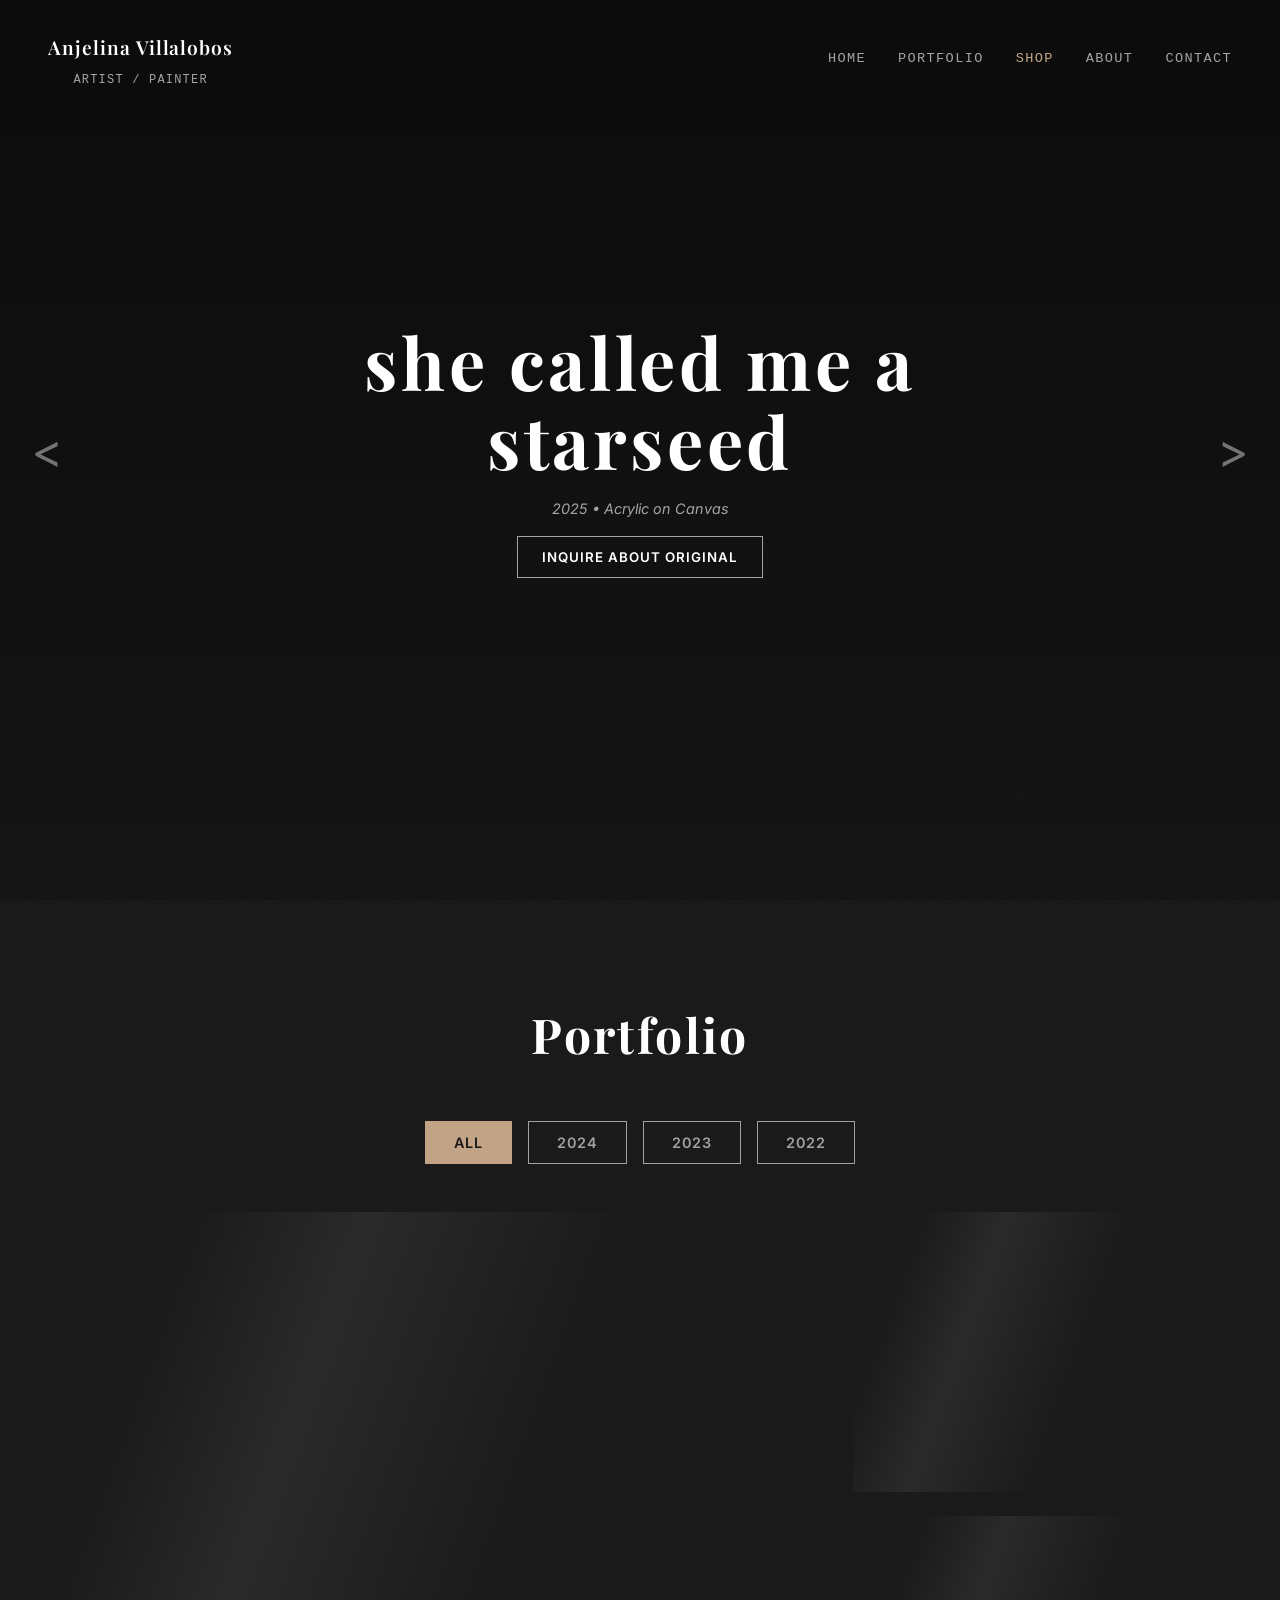
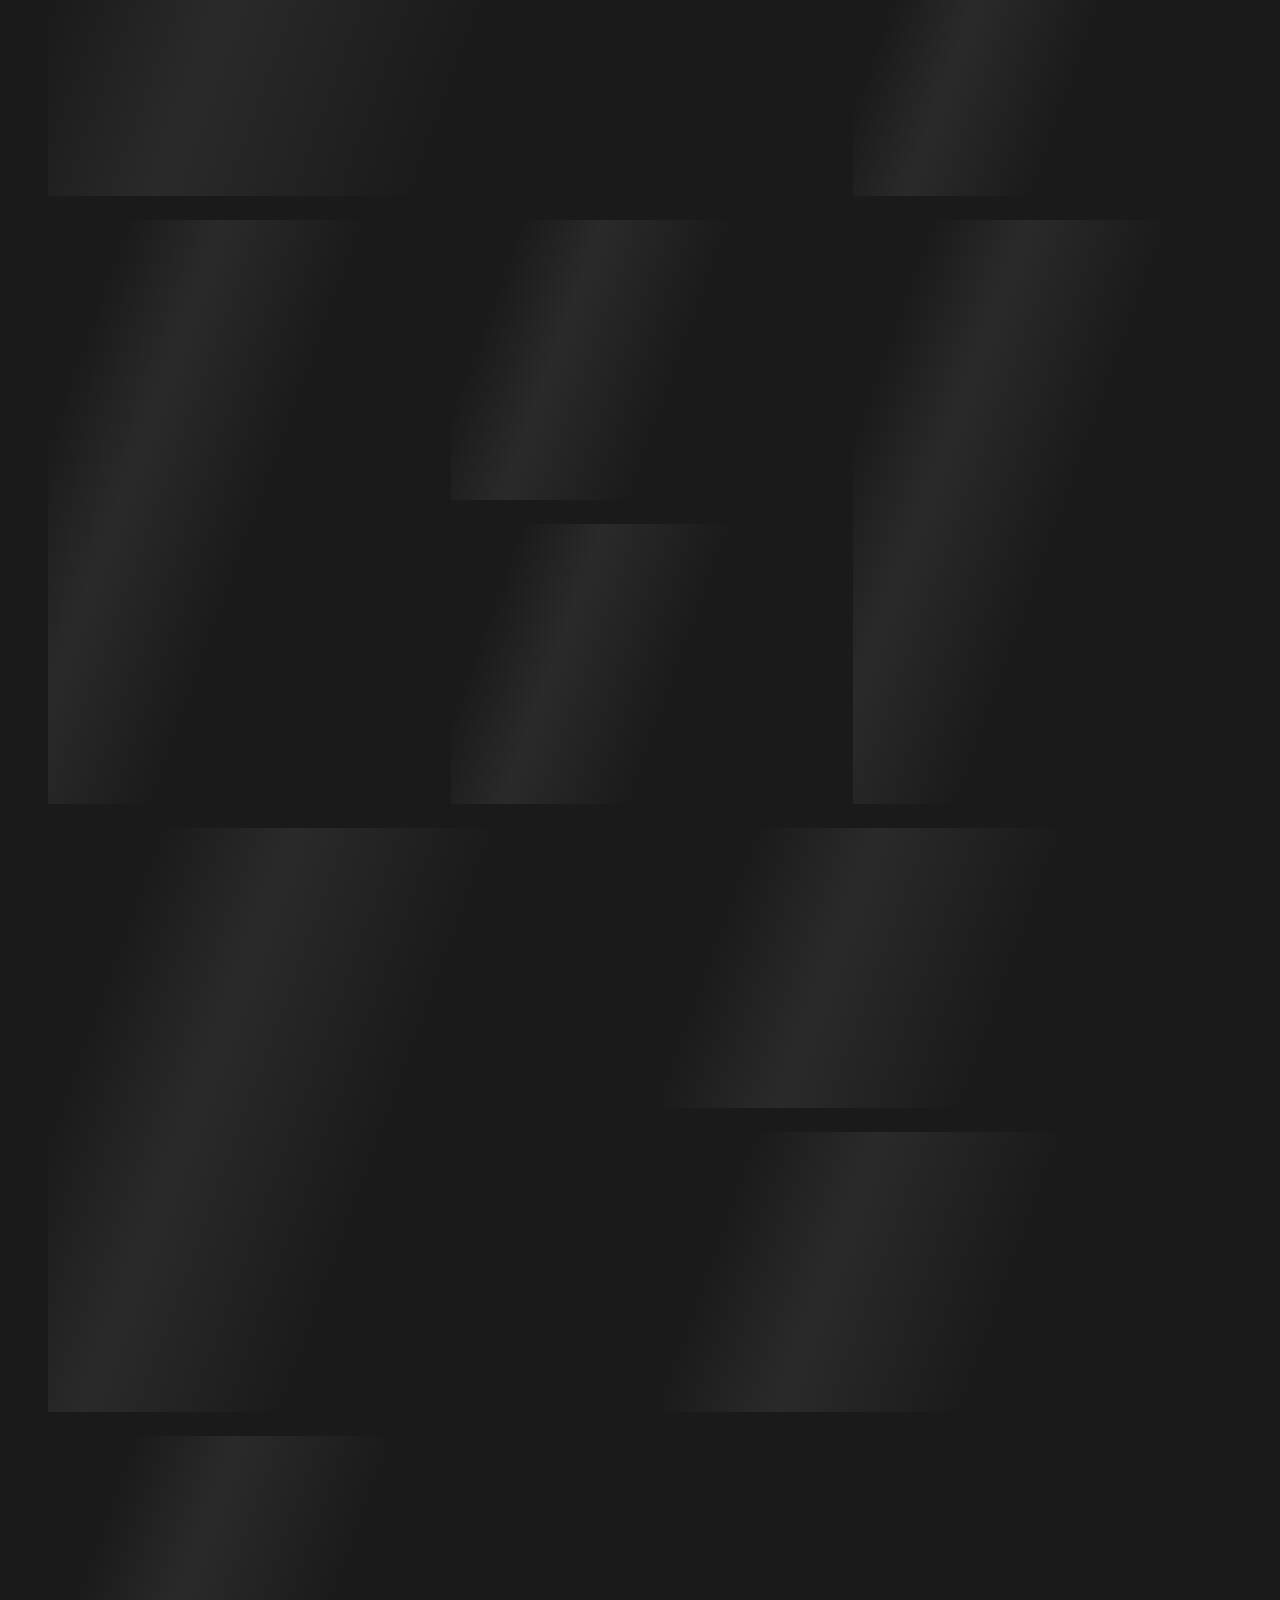
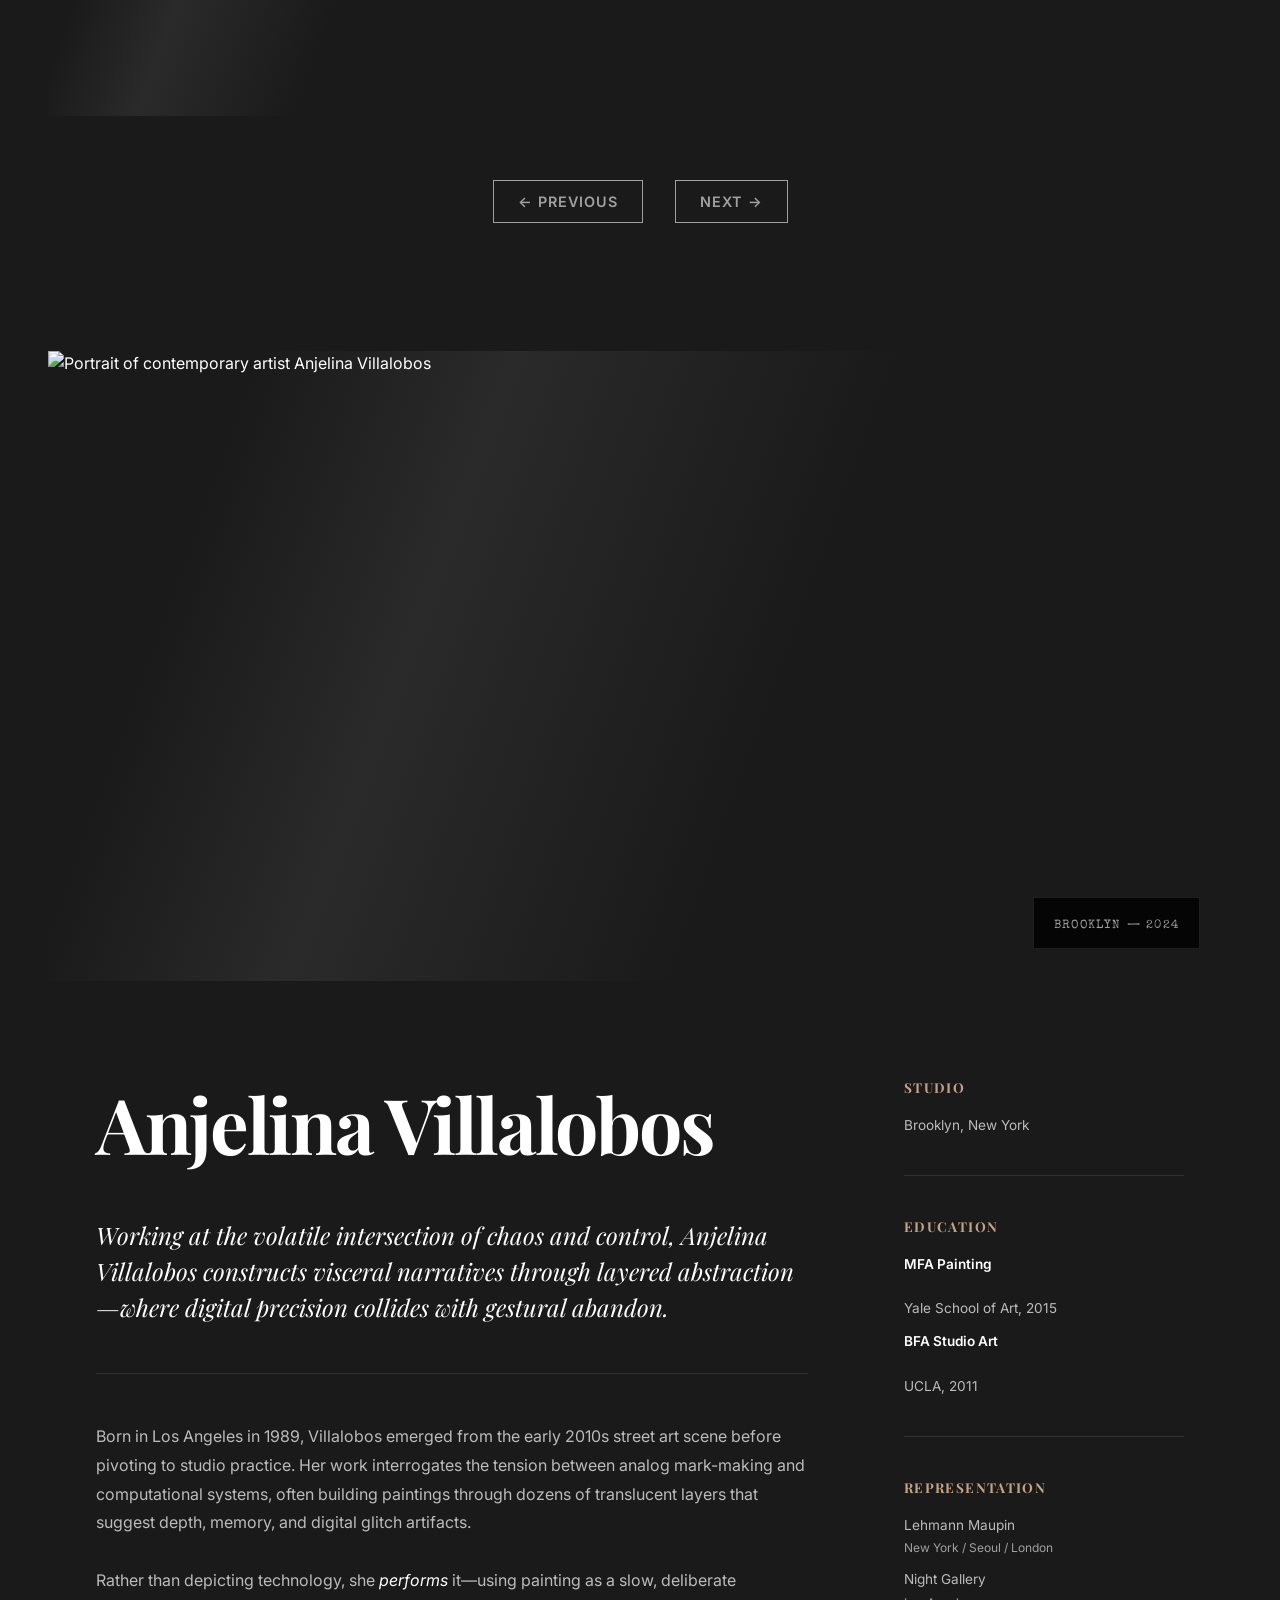
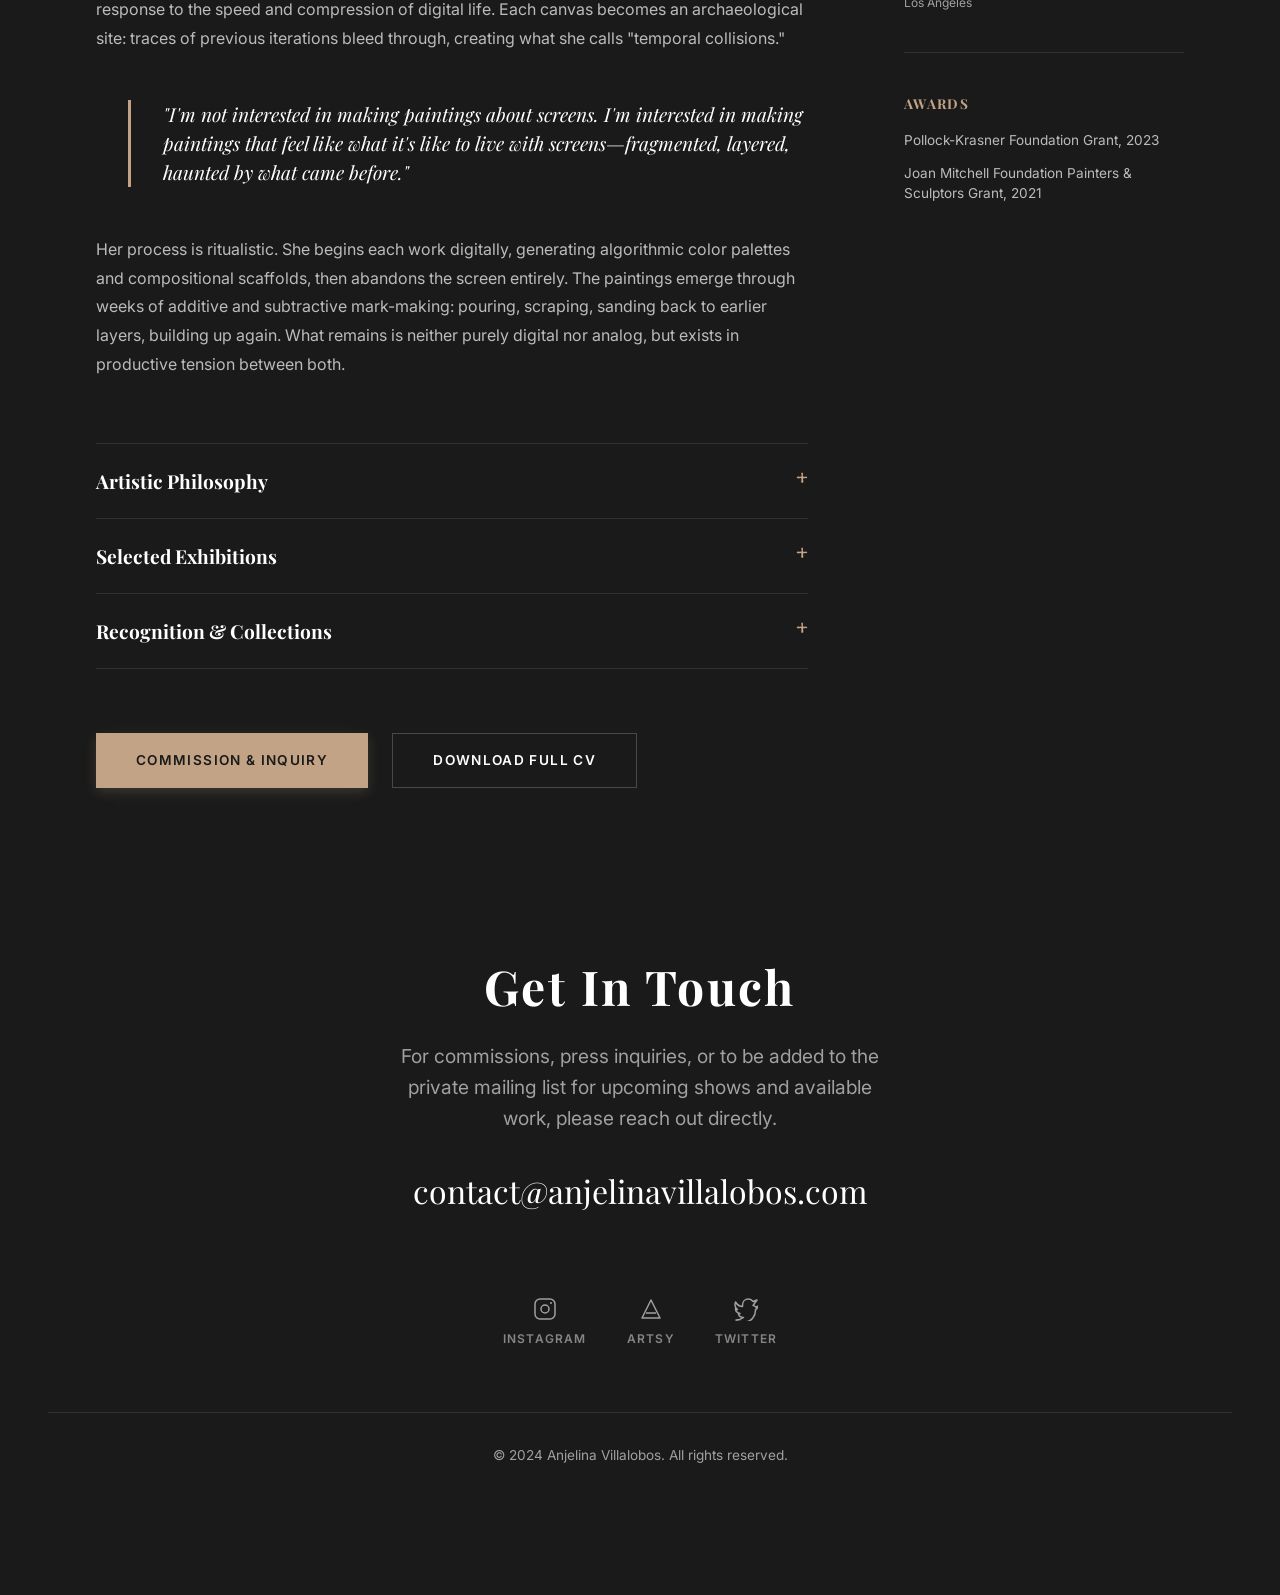
==== commit 3bd5e10c: "Replace studio painting image with artist headshot in About section Updated the About section hero i" ====
--- a/index.html
+++ b/index.html
@@ -201,14 +201,14 @@
             <div class="about-hero">
                 <div class="about-hero-image">
                     <img
-                        src="https://images.unsplash.com/photo-1513364776144-60967b0f800f?q=80&w=1400&fm=webp"
-                        alt="Artist at work in their studio, surrounded by paintings, brushes, and creative materials"
+                        src="https://images.unsplash.com/photo-1544005313-94ddf0286df2?q=80&w=1400&fm=webp"
+                        alt="Portrait of contemporary artist Anjelina Villalobos"
                         class="artist-photo-large"
                         loading="lazy"
                         width="1400"
                         height="900">
                     <div class="image-caption">
-                        <span class="caption-text">Studio, Brooklyn — 2024</span>
+                        <span class="caption-text">Brooklyn — 2024</span>
                     </div>
                 </div>
             </div>
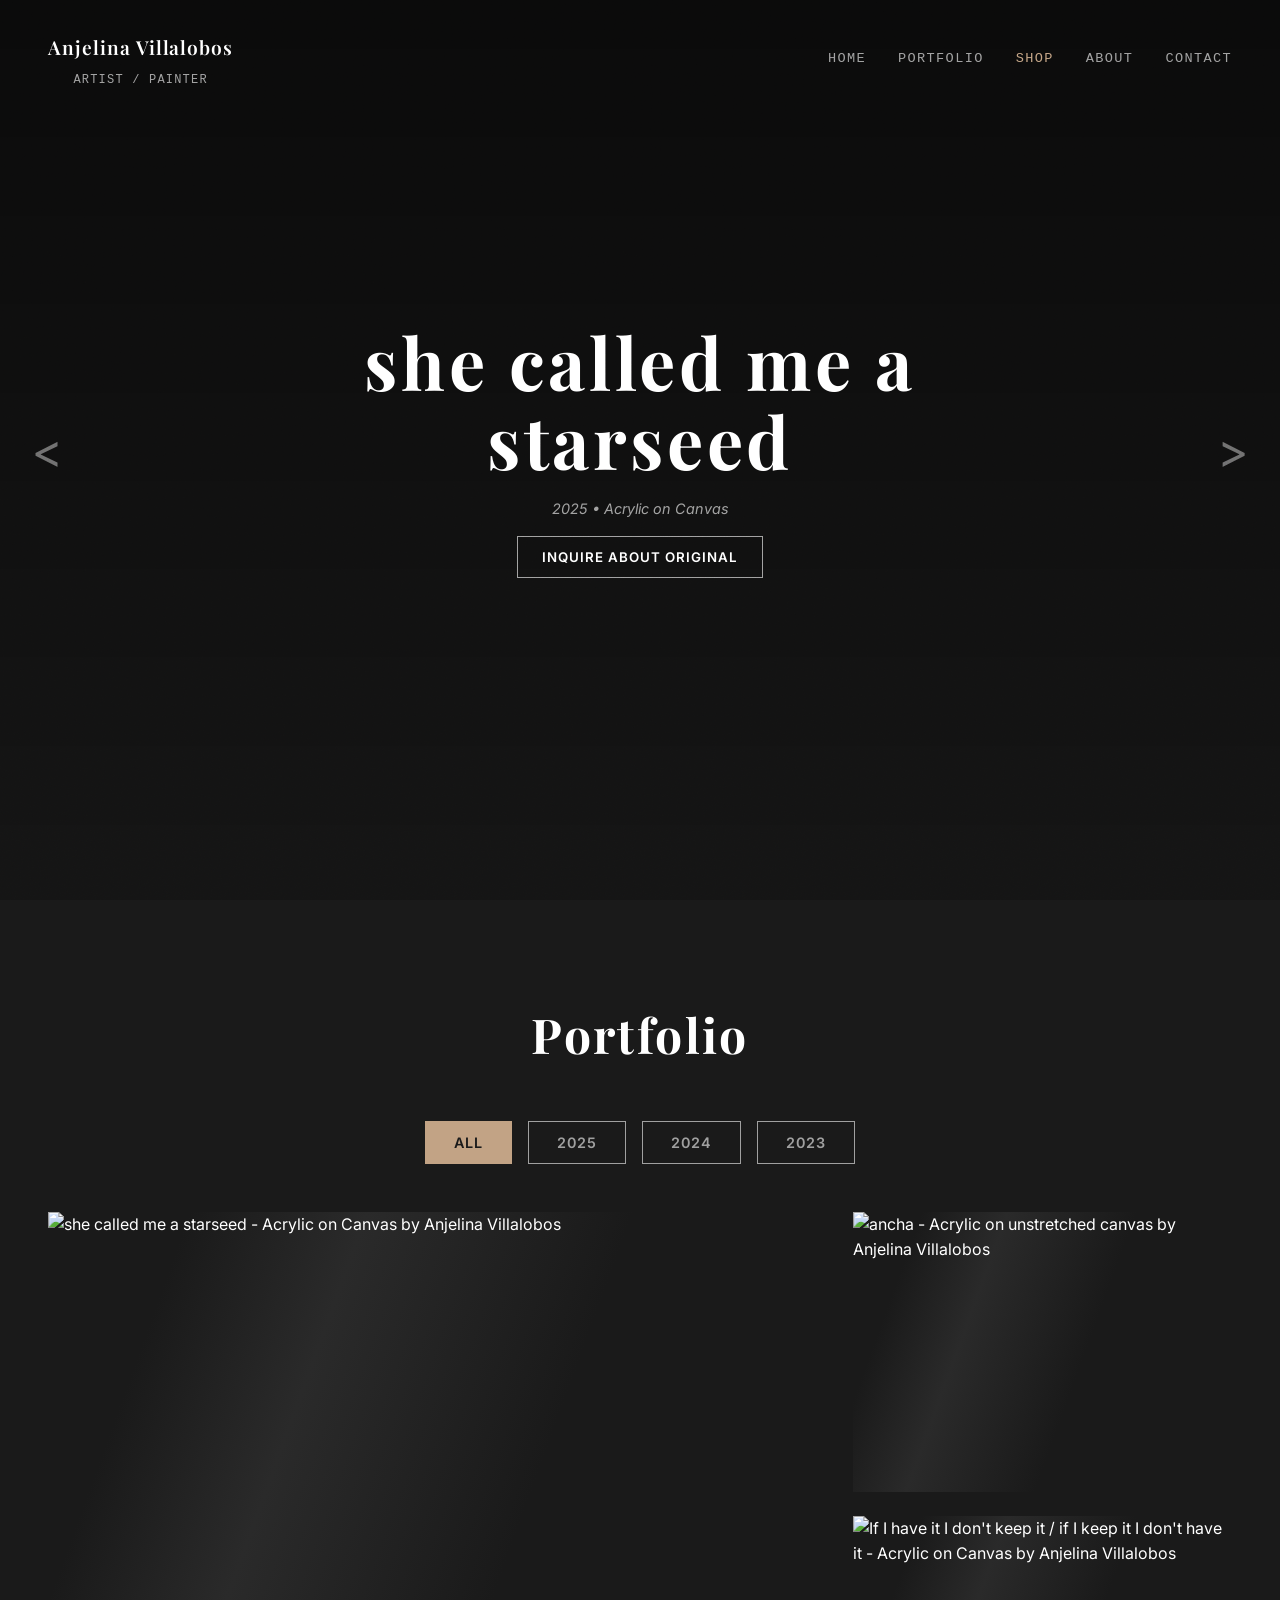
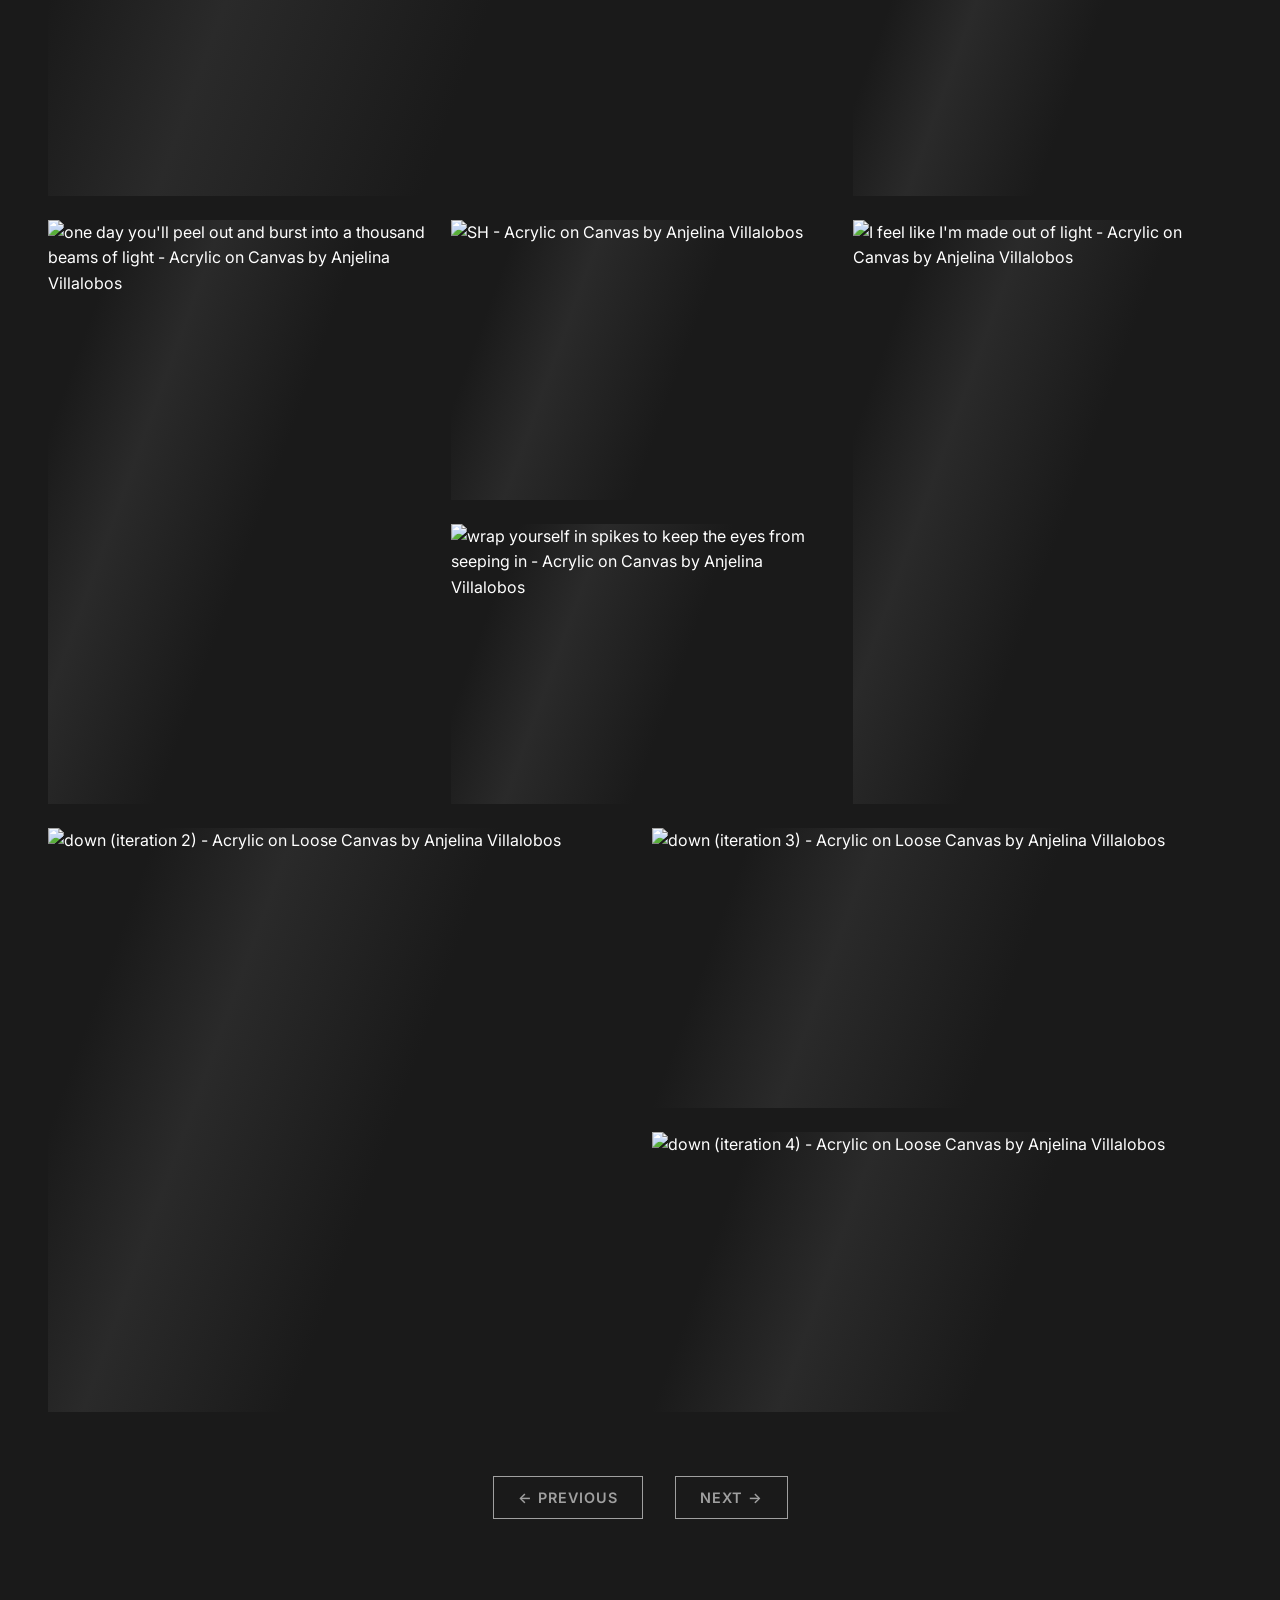
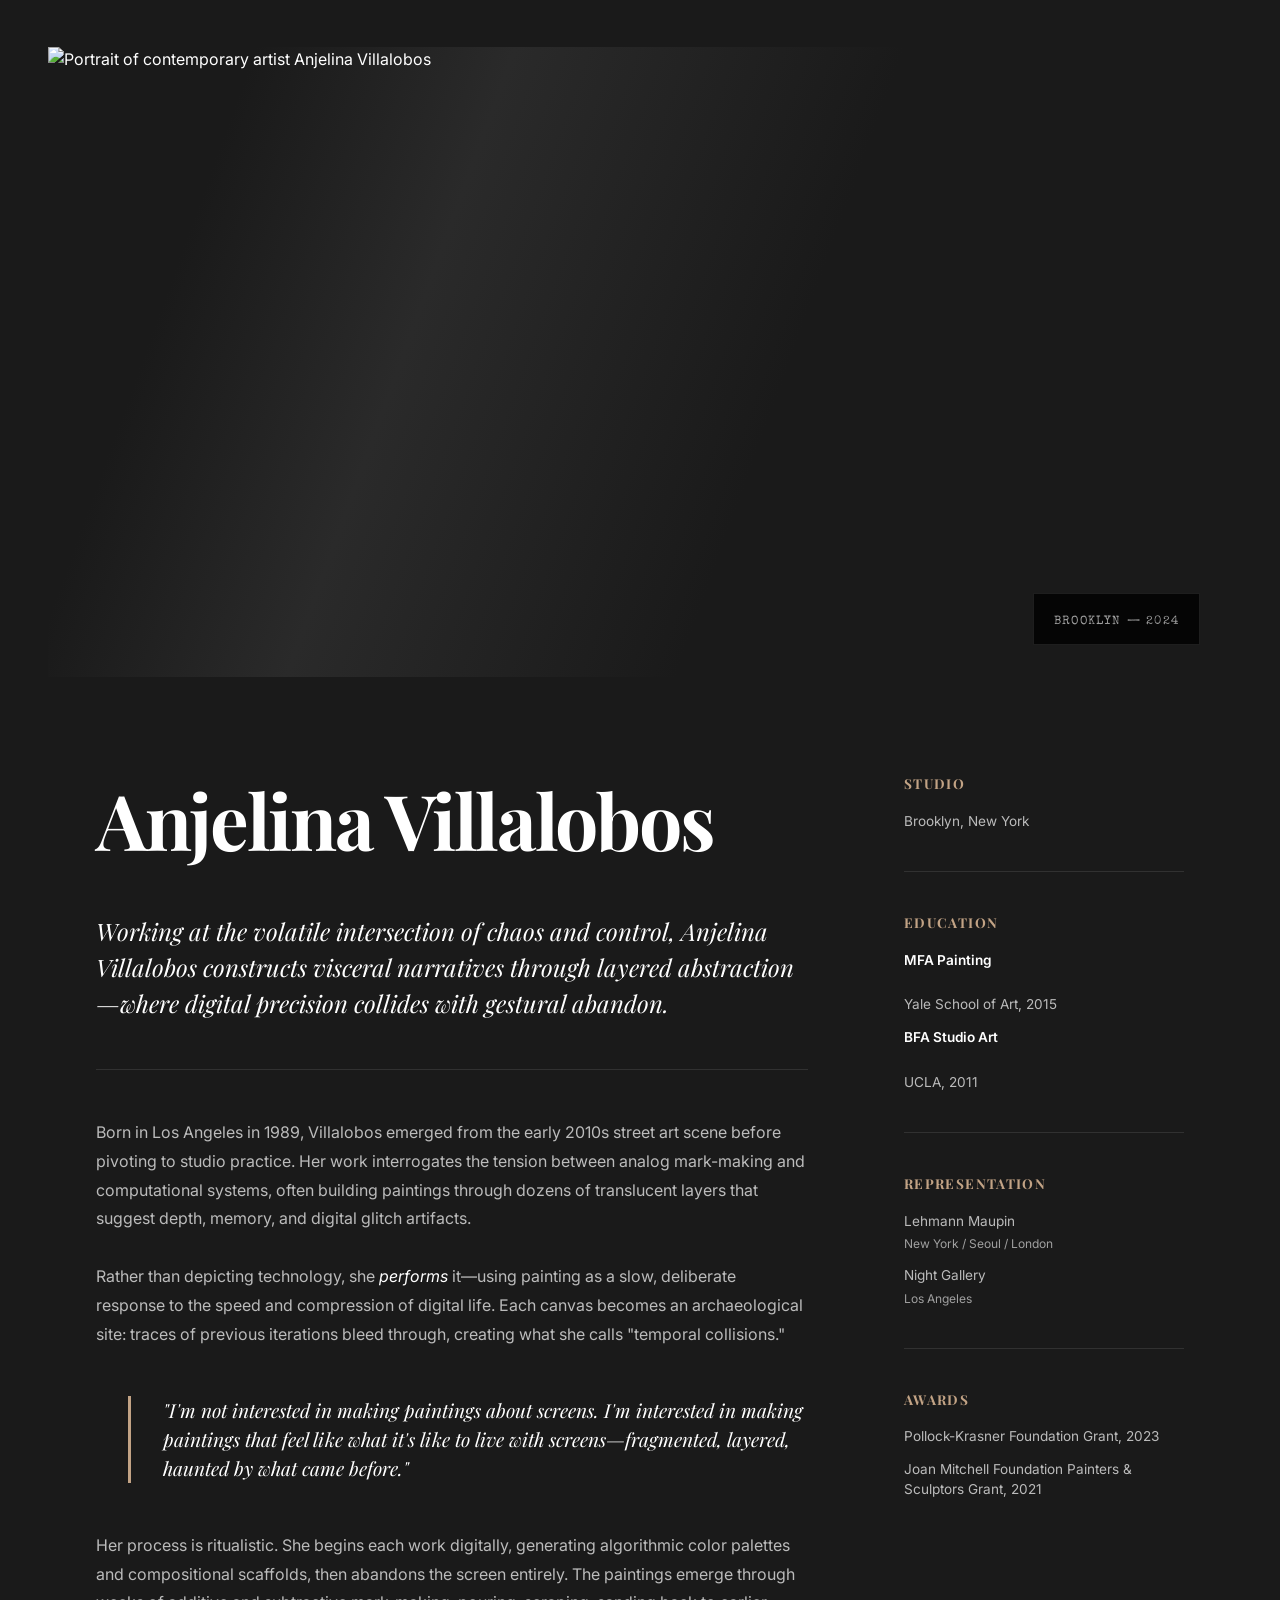
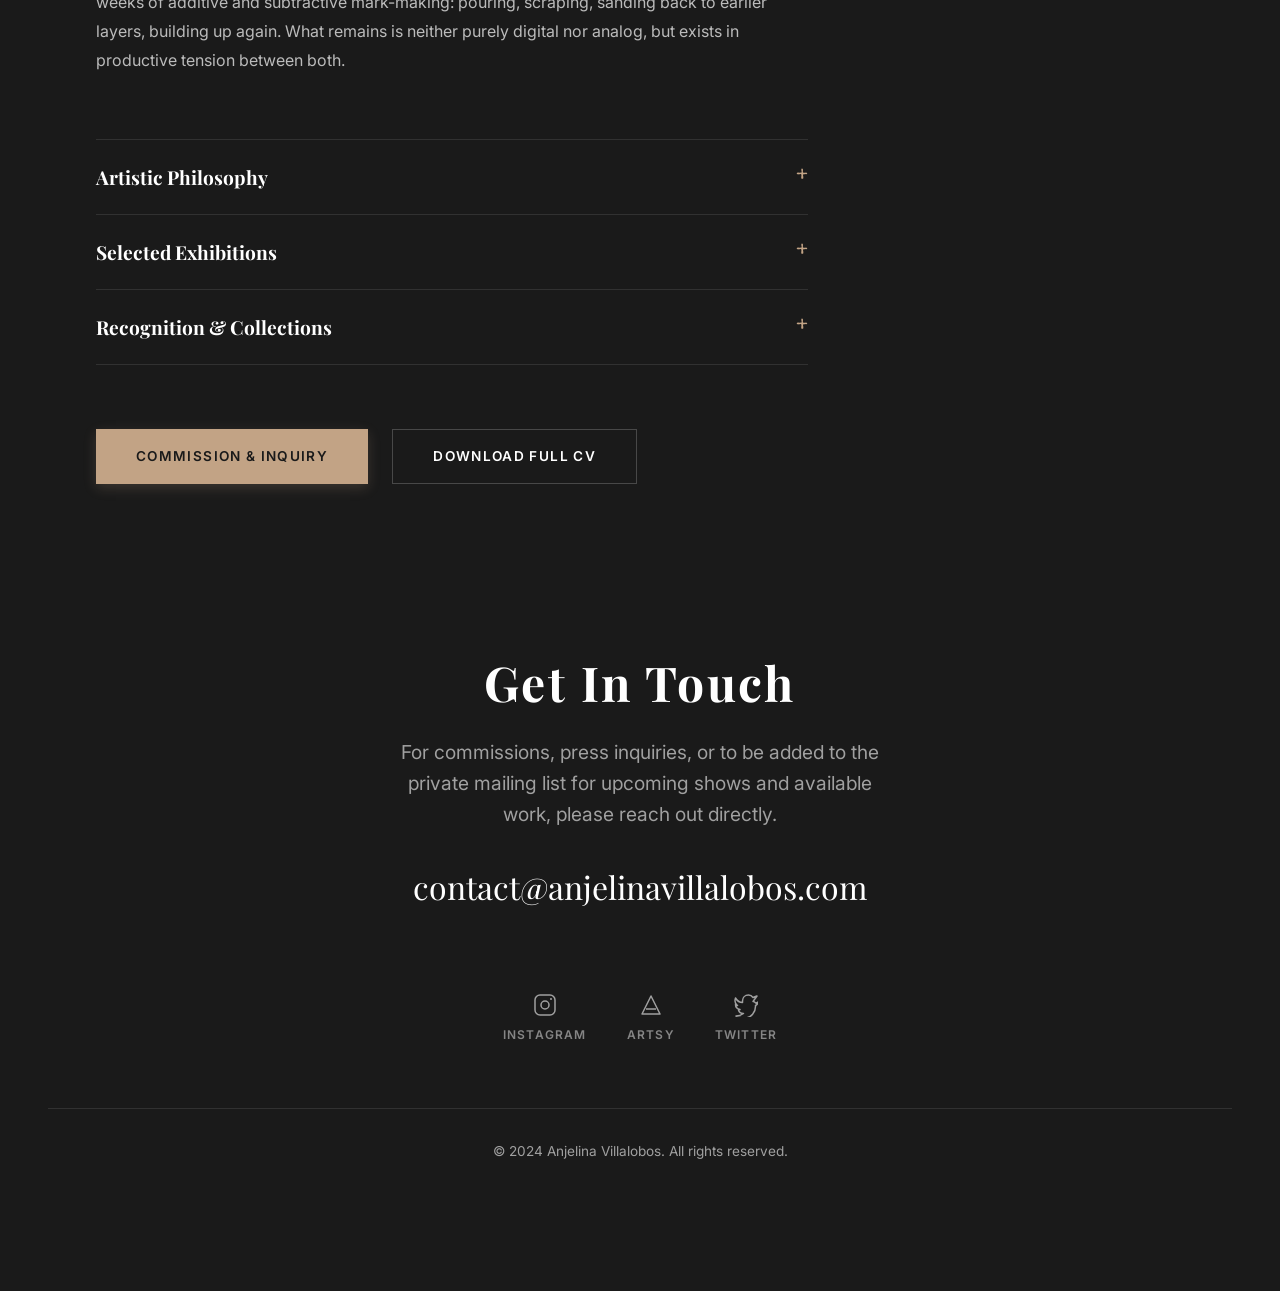
==== commit 71d24e24: "Remove 2022 filter tab and add 2025 filter to portfolio Updated year filter bar to show 2025, 2024, " ====
--- a/index.html
+++ b/index.html
@@ -166,9 +166,9 @@
             <!-- Year Filter Bar -->
             <div class="filter-bar" id="filterBar" role="toolbar" aria-label="Filter artworks by year">
                 <button class="filter-btn active" data-year="all" aria-pressed="true">All</button>
+                <button class="filter-btn" data-year="2025" aria-pressed="false">2025</button>
                 <button class="filter-btn" data-year="2024" aria-pressed="false">2024</button>
                 <button class="filter-btn" data-year="2023" aria-pressed="false">2023</button>
-                <button class="filter-btn" data-year="2022" aria-pressed="false">2022</button>
             </div>
 
             <!-- Portfolio Grid -->
